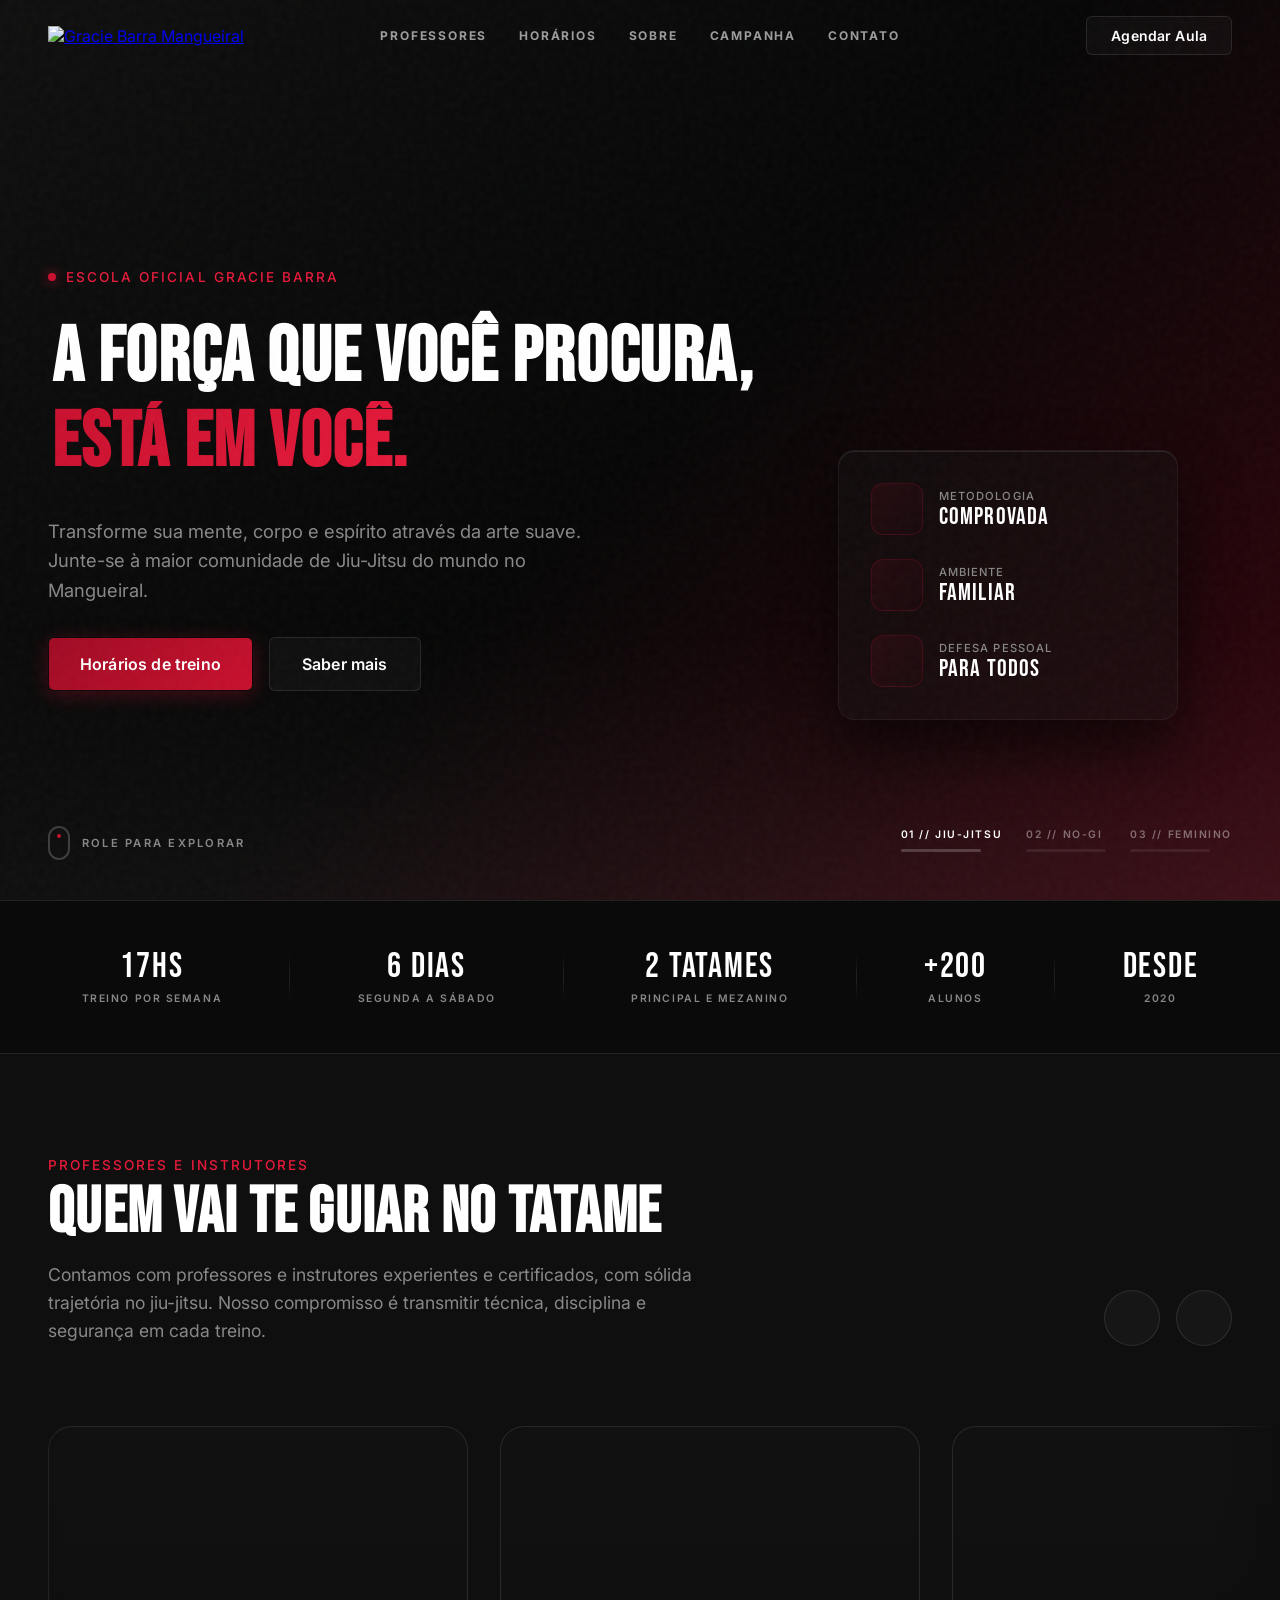
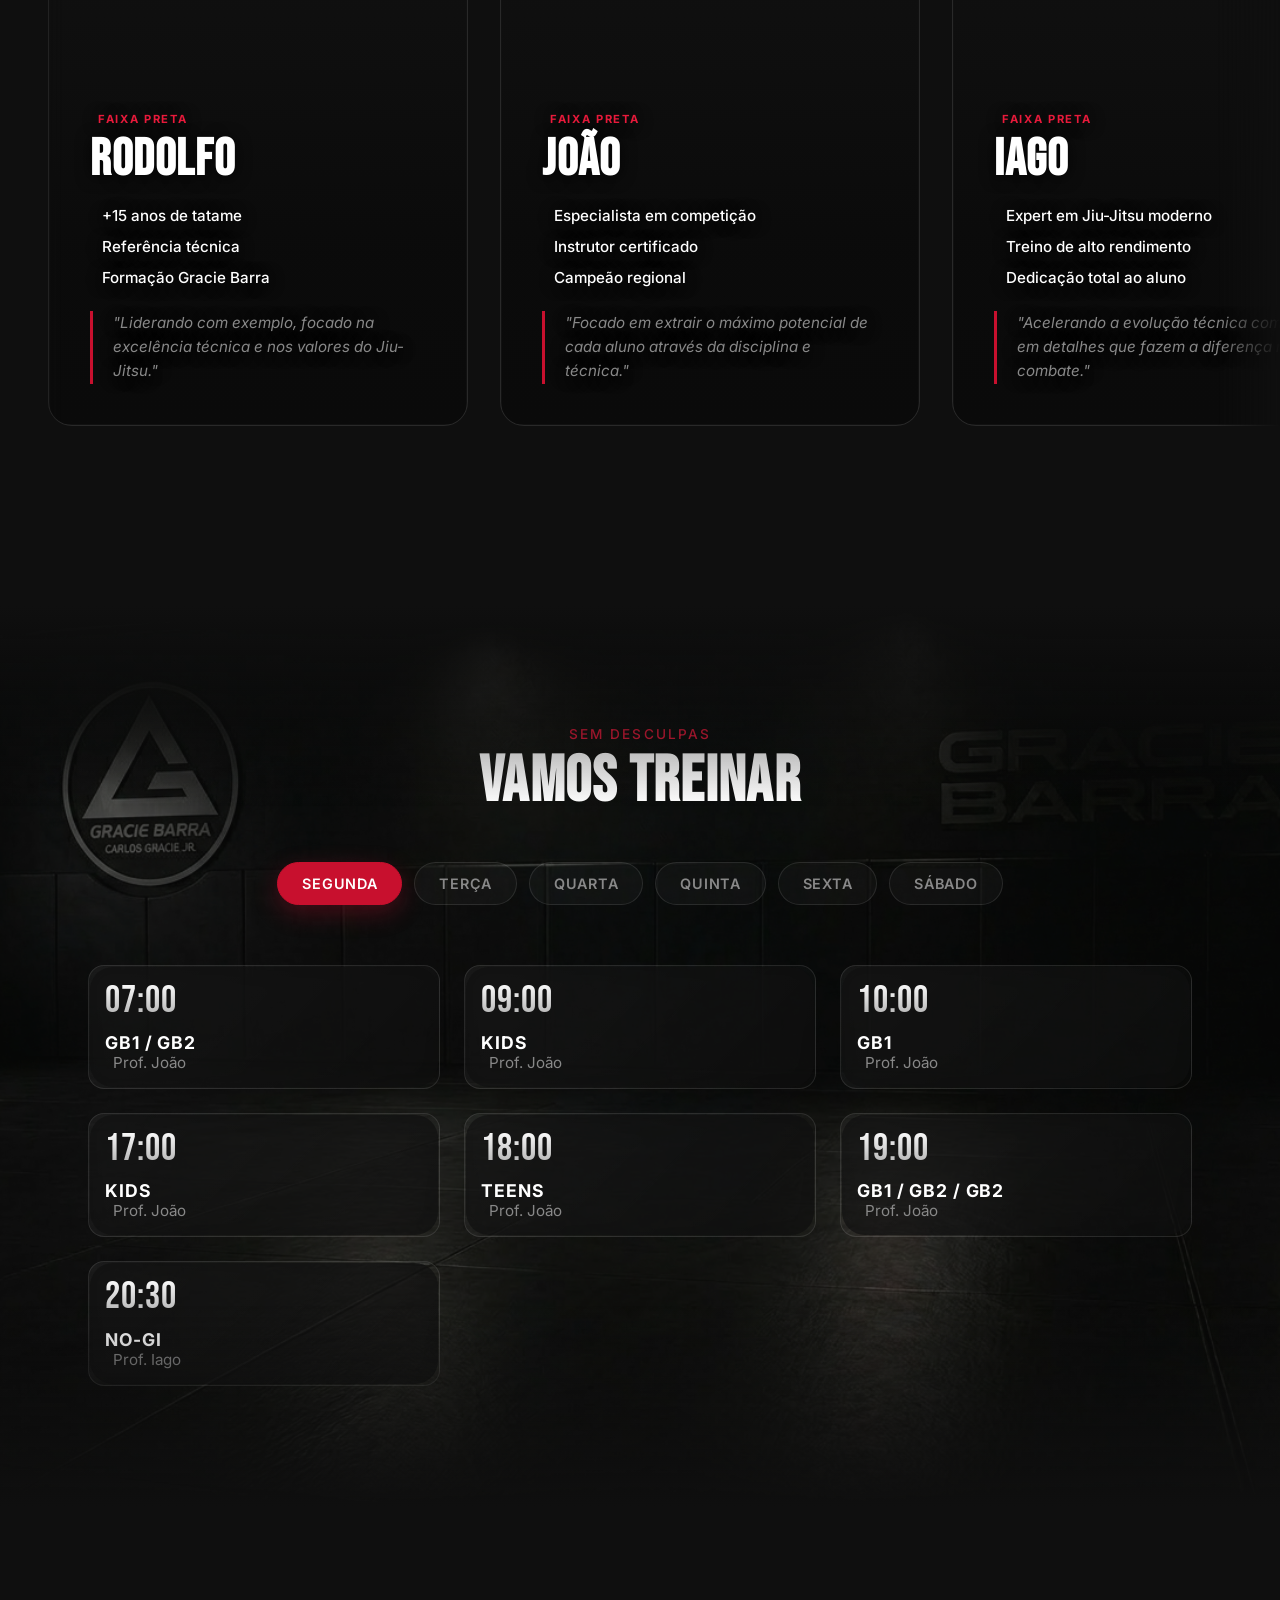
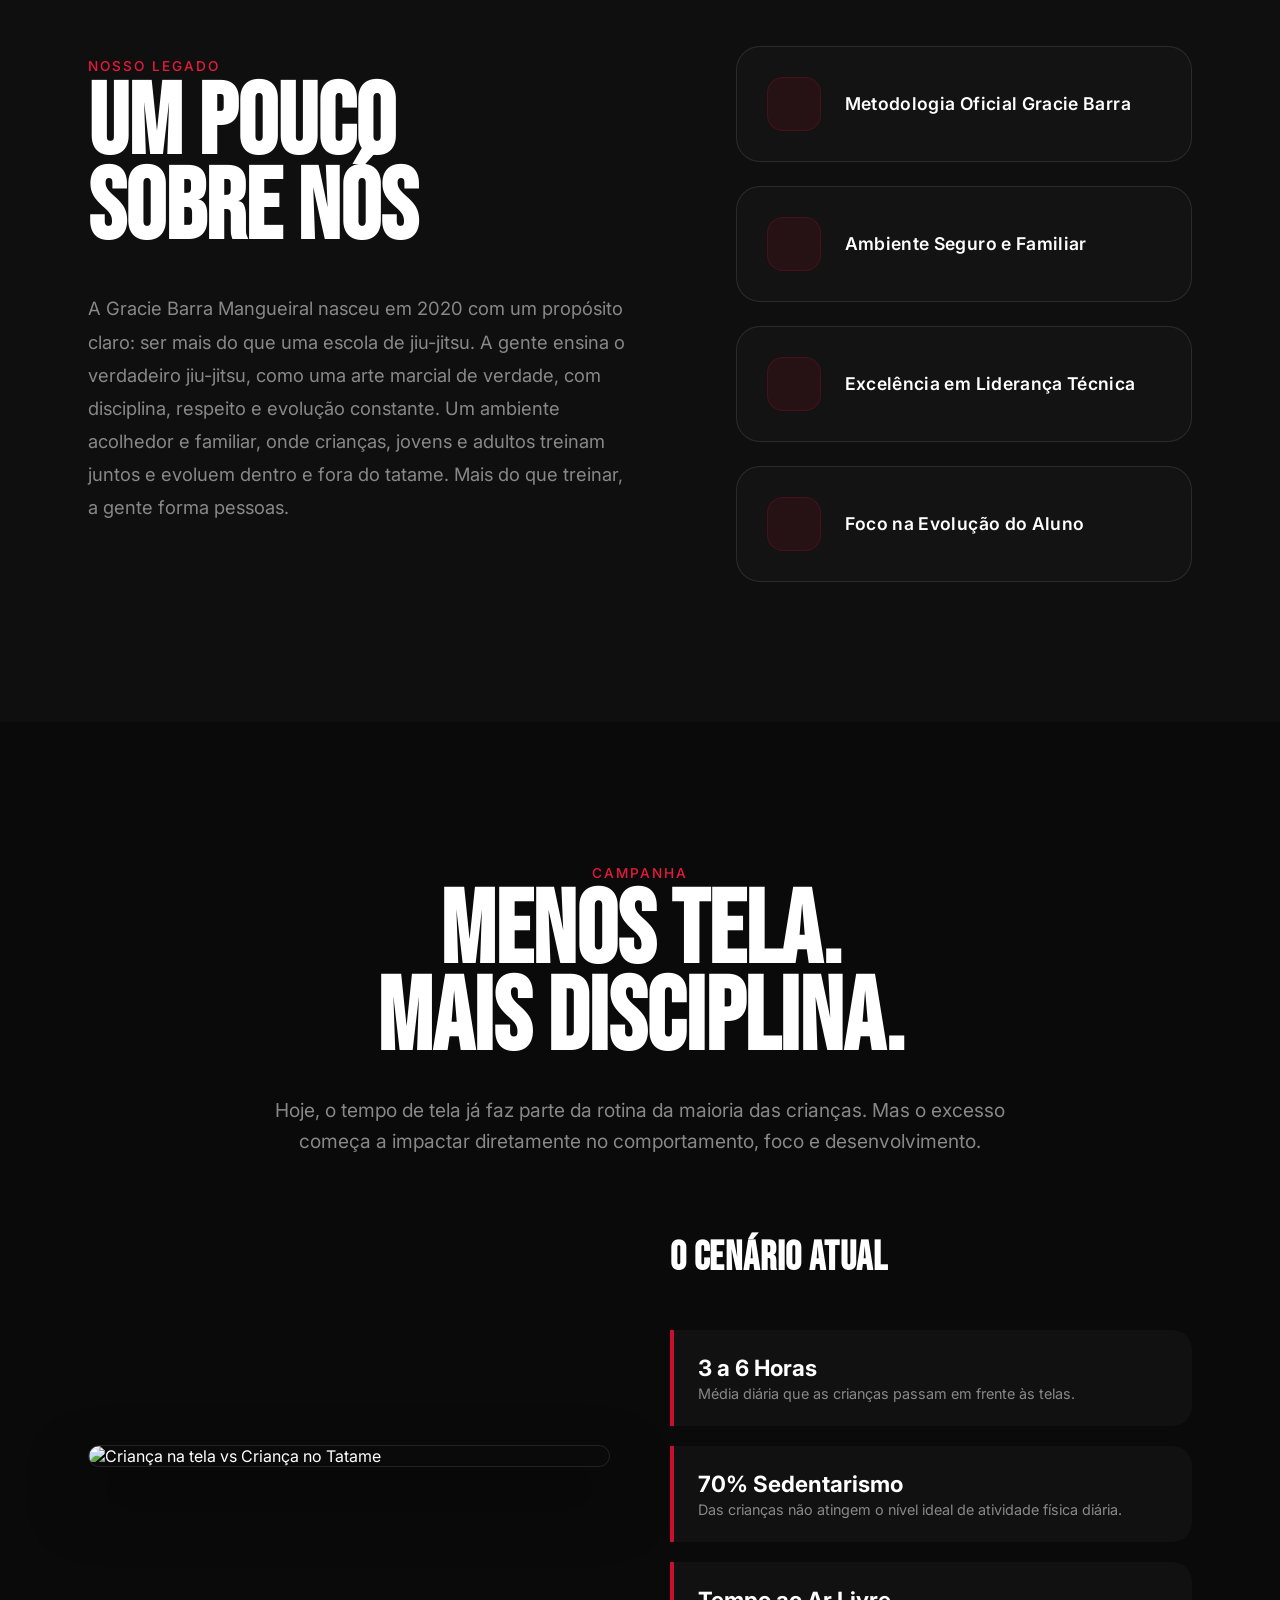
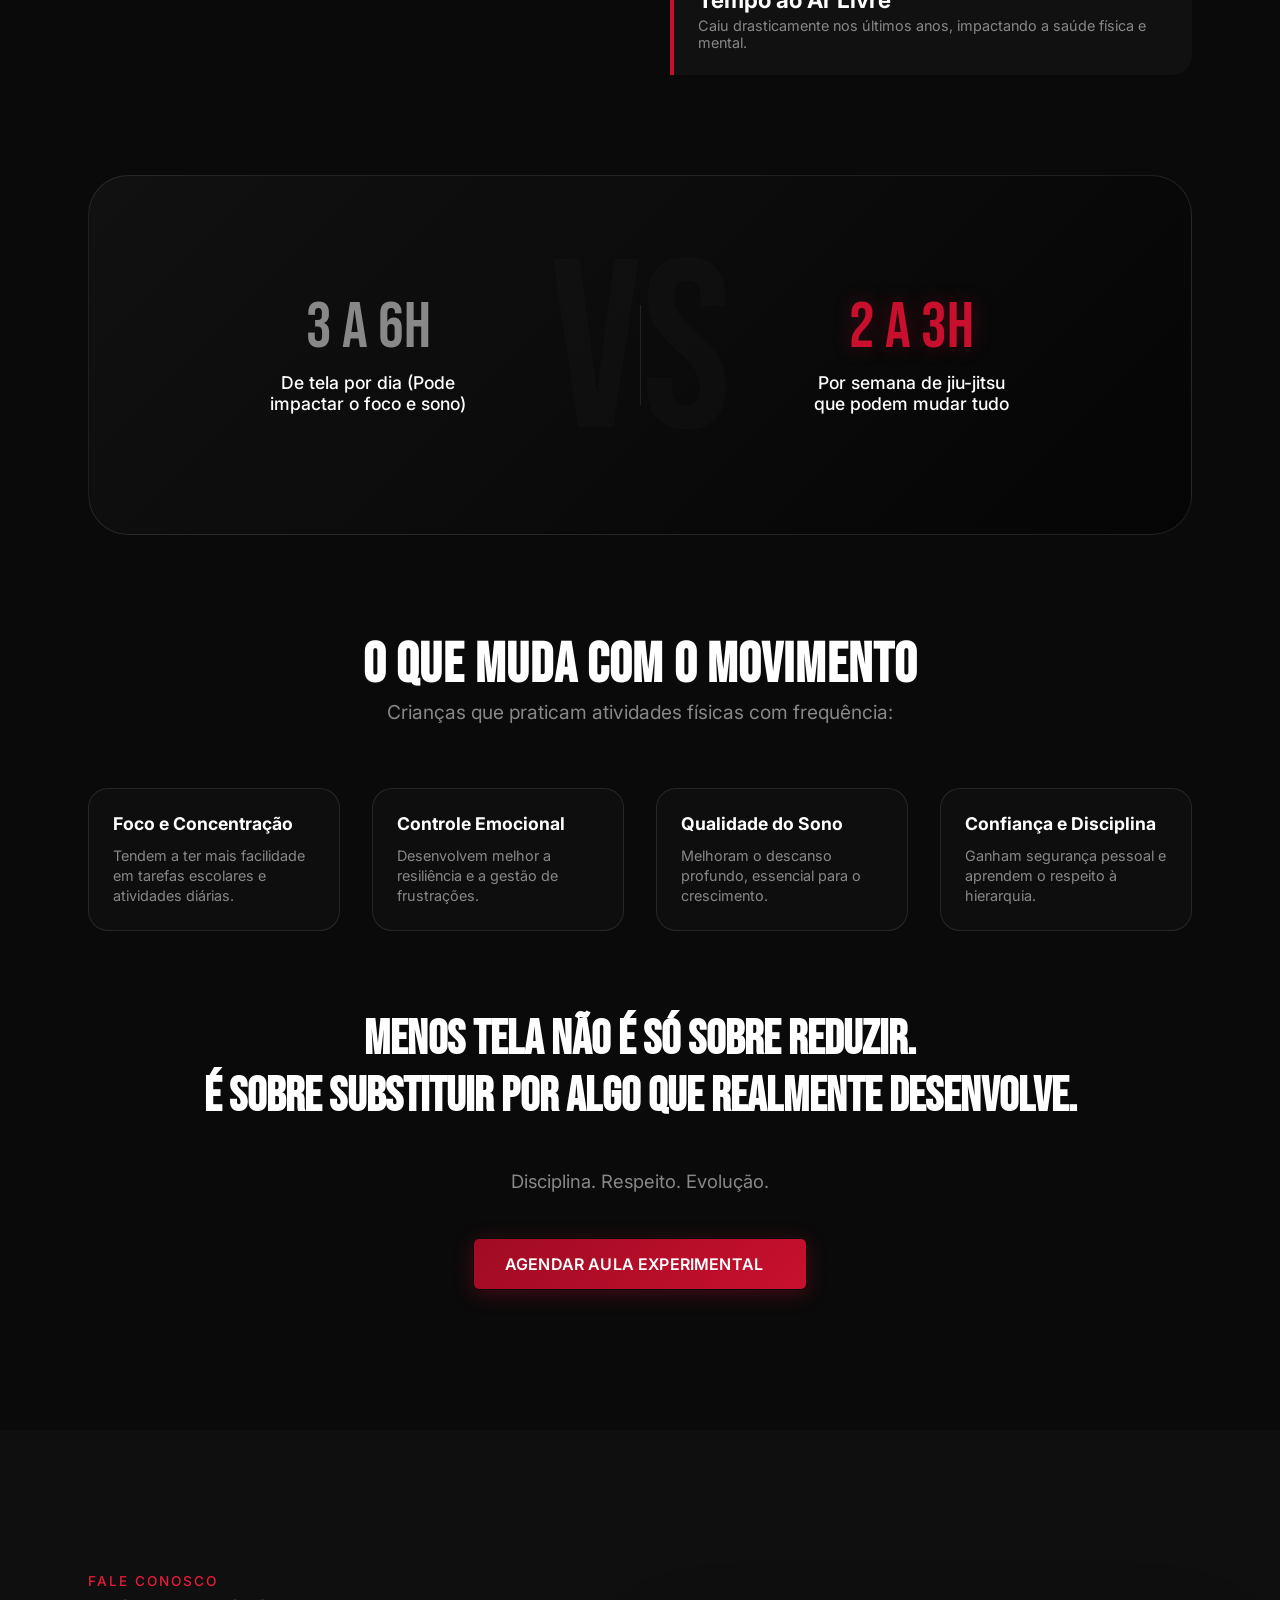
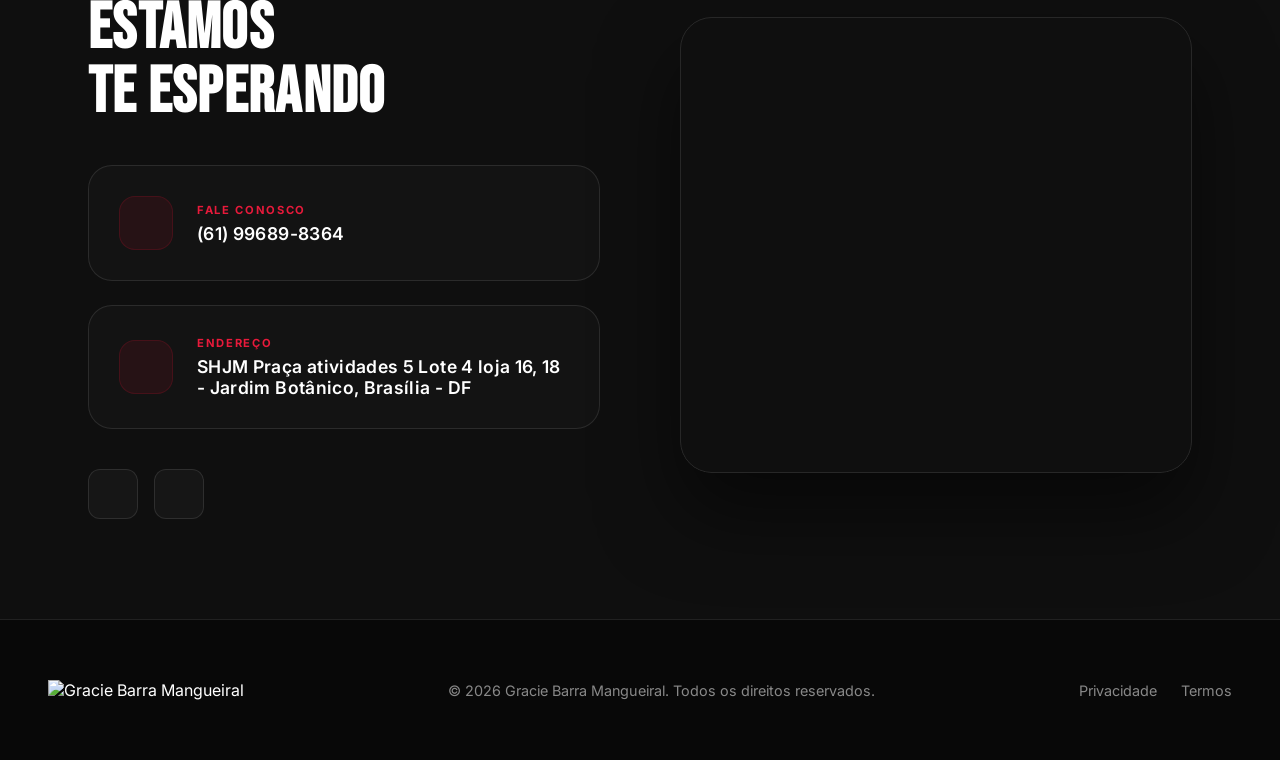
==== index.html @ e34d4791 "subindo site gb" ====
<!DOCTYPE html>
<html lang="pt-BR">

<head>
  <meta charset="UTF-8">
  <meta name="viewport" content="width=device-width, initial-scale=1.0">
  <title>Gracie Barra Mangueiral | Jiu-Jitsu Para Todos</title>

  <link rel="preconnect" href="https://fonts.googleapis.com">
  <link rel="preconnect" href="https://fonts.gstatic.com" crossorigin>
  <link href="https://fonts.googleapis.com/css2?family=Bebas+Neue&family=Inter:wght@300;400;500;600&display=swap"
    rel="stylesheet">
  <script src="https://code.iconify.design/iconify-icon/1.0.7/iconify-icon.min.js"></script>
  <link rel="stylesheet" href="assets/css/style.css">
</head>

<body>

  <!-- NAVIGATION -->
  <nav id="main-nav">
    <a href="#hero">
      <img src="assets/img/logo-svg.svg" alt="Gracie Barra Mangueiral" class="nav-logo">
    </a>
    <div class="nav-links">
      <a href="#professors">Professores</a>
      <a href="#schedule">Horários</a>
      <a href="#legacy">Sobre</a>
      <a href="#campaign">Campanha</a>
      <a href="#contact">Contato</a>
    </div>
    <a href="https://wa.me/5561996898364" class="btn-ghost"
      style="padding: 10px 24px; font-size: 14px; text-decoration: none;">Agendar Aula</a>
  </nav>

  <!-- HERO SECTION -->
  <section id="hero">
    <div class="hero-bg-wrapper" id="parallax-bg">
      <video class="slide-video active" id="vid-1" autoplay muted playsinline>
        <source src="assets/img/jiu-adulto.mp4" type="video/mp4">
      </video>
      <video class="slide-video" id="vid-2" muted playsinline>
        <source src="assets/img/nogi-jj.mp4" type="video/mp4">
      </video>
      <video class="slide-video" id="vid-3" muted playsinline>
        <source src="assets/img/bjj-feminino.mp4" type="video/mp4">
      </video>
    </div>
    <div class="hero-gradient"></div>

    <div class="slider-controls reveal" style="animation-delay: 1.3s;">
      <div class="slide-indicator active" data-target="0">
        <span class="slide-title">01 // Jiu-Jitsu</span>
        <div class="progress-bar">
          <div class="progress-fill" id="prog-1"></div>
        </div>
      </div>
      <div class="slide-indicator" data-target="1">
        <span class="slide-title">02 // No-Gi</span>
        <div class="progress-bar">
          <div class="progress-fill" id="prog-2"></div>
        </div>
      </div>
      <div class="slide-indicator" data-target="2">
        <span class="slide-title">03 // Feminino</span>
        <div class="progress-bar">
          <div class="progress-fill" id="prog-3"></div>
        </div>
      </div>
    </div>

    <div class="hero-content">
      <div class="eyebrow reveal" style="animation-delay: 0.1s;">
        <div class="pulse-dot"></div>
        Escola Oficial Gracie Barra
      </div>

      <h1 class="hero-title text-clip-anim visible">
        <span>A força que você procura,</span>
        <span><span class="highlight-red glitch-text">está em você.</span></span>
      </h1>

      <p class="hero-desc reveal" style="animation-delay: 0.5s;">
        Transforme sua mente, corpo e espírito através da arte suave.
        Junte-se à maior comunidade de Jiu-Jitsu do mundo no Mangueiral.
      </p>

      <div class="hero-actions reveal" style="animation-delay: 0.7s;">
        <a href="#schedule" class="btn-primary">
          <span style="position:relative; z-index:1;">Horários de treino</span>

        </a>
        <a href="#professors" class="btn-ghost">

          Saber mais
        </a>
      </div>
    </div>

    <!-- FLASHLIGHT FLOATING CARD -->
    <div class="hero-float-card reveal" style="animation-delay: 0.9s;" id="float-card">
      <div class="card-content">
        <div class="stat-row">
          <div class="stat-icon"><iconify-icon icon="lucide:medal"></iconify-icon></div>
          <div class="stat-info">
            <div class="label">Metodologia</div>
            <div class="val">Comprovada</div>
          </div>
        </div>
        <div class="stat-row">
          <div class="stat-icon"><iconify-icon icon="lucide:users"></iconify-icon></div>
          <div class="stat-info">
            <div class="label">Ambiente</div>
            <div class="val">Familiar</div>
          </div>
        </div>
        <div class="stat-row">
          <div class="stat-icon"><iconify-icon icon="lucide:shield-check"></iconify-icon></div>
          <div class="stat-info">
            <div class="label">Defesa Pessoal</div>
            <div class="val">Para Todos</div>
          </div>
        </div>
      </div>
    </div>

    <!-- SCROLL INDICATOR -->
    <div class="scroll-indicator reveal" style="animation-delay: 1.1s;">
      <div class="mouse"></div>
      <span class="scroll-text">Role para explorar</span>
    </div>
  </section>

  <!-- STATS BAR -->
  <section id="hero-stats">
    <div class="stats-container reveal">
      <div class="stat-item">
        <span class="stat-val">17Hs</span>
        <span class="stat-label">Treino por semana</span>
      </div>
      <div class="stat-divider"></div>
      <div class="stat-item">
        <span class="stat-val">6 Dias</span>
        <span class="stat-label">Segunda a sábado</span>
      </div>
      <div class="stat-divider"></div>
      <div class="stat-item">
        <span class="stat-val">2 TATAMES</span>
        <span class="stat-label">Principal e Mezanino</span>
      </div>
      <div class="stat-divider"></div>
      <div class="stat-item">
        <span class="stat-val">+200</span>
        <span class="stat-label">Alunos</span>
      </div>
      <div class="stat-divider"></div>
      <div class="stat-item">
        <span class="stat-val">Desde</span>
        <span class="stat-label">2020</span>
      </div>
    </div>
  </section>

  <!-- PROFESSORS SECTION -->
  <section id="professors">
    <div class="prof-header reveal">
      <div class="prof-header-text">
        <div class="eyebrow">
          Professores e instrutores
        </div>
        <h2 class="hero-title" style="font-size: clamp(40px, 5vw, 64px); line-height: 1;">Quem vai te guiar no tatame
        </h2>
        <p class="prof-subtitle reveal" style="animation-delay: 0.2s;">
          Contamos com professores e instrutores experientes e certificados, com sólida trajetória no jiu-jitsu. Nosso
          compromisso é transmitir técnica, disciplina e segurança em cada treino.
        </p>
      </div>
      <div class="slider-nav">
        <button class="nav-btn" id="prof-prev">
          <iconify-icon icon="lucide:arrow-left"></iconify-icon>
        </button>
        <button class="nav-btn" id="prof-next">
          <iconify-icon icon="lucide:arrow-right"></iconify-icon>
        </button>
      </div>
    </div>

    <div class="prof-slider-wrapper">
      <div class="prof-slider" id="prof-slider">
        <!-- Rodolfo -->
        <div class="prof-card reveal" style="animation-delay: 0.1s;">
          <div class="prof-img-container">
            <video src="assets/img/rod-video.mp4" class="prof-img" muted loop playsinline></video>
          </div>
          <div class="prof-info">
            <div class="prof-rank-tag">
              <iconify-icon icon="mdi:medal"></iconify-icon>
              Faixa Preta
            </div>
            <h3 class="prof-name">Rodolfo</h3>
            <ul class="prof-proof">
              <li><iconify-icon icon="lucide:check-circle"></iconify-icon> +15 anos de tatame</li>
              <li><iconify-icon icon="lucide:check-circle"></iconify-icon> Referência técnica</li>
              <li><iconify-icon icon="lucide:check-circle"></iconify-icon> Formação Gracie Barra</li>
            </ul>
            <p class="prof-desc">
              "Liderando com exemplo, focado na excelência técnica e nos valores do Jiu-Jitsu."
            </p>
          </div>
        </div>

        <!-- João -->
        <div class="prof-card reveal" style="animation-delay: 0.2s;">
          <div class="prof-img-container">
            <video src="assets/img/joao-video.mp4" class="prof-img" muted loop playsinline></video>
          </div>
          <div class="prof-info">
            <div class="prof-rank-tag">
              <iconify-icon icon="mdi:medal"></iconify-icon>
              Faixa Preta
            </div>
            <h3 class="prof-name">João</h3>
            <ul class="prof-proof">
              <li><iconify-icon icon="lucide:check-circle"></iconify-icon> Especialista em competição</li>
              <li><iconify-icon icon="lucide:check-circle"></iconify-icon> Instrutor certificado</li>
              <li><iconify-icon icon="lucide:check-circle"></iconify-icon> Campeão regional</li>
            </ul>
            <p class="prof-desc">
              "Focado em extrair o máximo potencial de cada aluno através da disciplina e técnica."
            </p>
          </div>
        </div>

        <!-- Iago -->
        <div class="prof-card reveal" style="animation-delay: 0.3s;">
          <div class="prof-img-container">
            <video src="assets/img/iago-video.mp4" class="prof-img" muted loop playsinline></video>
          </div>
          <div class="prof-info">
            <div class="prof-rank-tag">
              <iconify-icon icon="mdi:medal"></iconify-icon>
              Faixa Preta
            </div>
            <h3 class="prof-name">Iago</h3>
            <ul class="prof-proof">
              <li><iconify-icon icon="lucide:check-circle"></iconify-icon> Expert em Jiu-Jitsu moderno</li>
              <li><iconify-icon icon="lucide:check-circle"></iconify-icon> Treino de alto rendimento</li>
              <li><iconify-icon icon="lucide:check-circle"></iconify-icon> Dedicação total ao aluno</li>
            </ul>
            <p class="prof-desc">
              "Acelerando a evolução técnica com foco em detalhes que fazem a diferença no combate."
            </p>
          </div>
        </div>

        <!-- Samuel -->
        <div class="prof-card reveal" style="animation-delay: 0.4s;">
          <div class="prof-img-container">
            <img src="assets/img/samuel.png" alt="Samuel" class="prof-img">
          </div>
          <div class="prof-info">
            <div class="prof-rank-tag">
              <iconify-icon icon="mdi:medal"></iconify-icon>
              Faixa Preta
            </div>
            <h3 class="prof-name">Samuel</h3>
            <ul class="prof-proof">
              <li><iconify-icon icon="lucide:check-circle"></iconify-icon> Mentor de gerações</li>
              <li><iconify-icon icon="lucide:check-circle"></iconify-icon> Defesa Pessoal</li>
              <li><iconify-icon icon="lucide:check-circle"></iconify-icon> Legado e Tradição</li>
            </ul>
            <p class="prof-desc">
              "Mantendo a essência marcial viva e ensinando o Jiu-Jitsu como filosofia de vida."
            </p>
          </div>
        </div>

        <!-- Juan -->
        <div class="prof-card reveal" style="animation-delay: 0.5s;">
          <div class="prof-img-container">
            <video src="assets/img/juan-video.mp4" class="prof-img" muted loop playsinline></video>
          </div>
          <div class="prof-info">
            <div class="prof-rank-tag">
              <iconify-icon icon="mdi:medal"></iconify-icon>
              Faixa Roxa
            </div>
            <h3 class="prof-name">Juan</h3>
            <ul class="prof-proof">
              <li><iconify-icon icon="lucide:check-circle"></iconify-icon> Revelação técnica</li>
              <li><iconify-icon icon="lucide:check-circle"></iconify-icon> Monitor de turmas</li>
              <li><iconify-icon icon="lucide:check-circle"></iconify-icon> Atleta ativo</li>
            </ul>
            <p class="prof-desc">
              "Energia e técnica aplicada, auxiliando na base sólida para os novos praticantes."
            </p>
          </div>
        </div>

        <!-- Manu -->
        <div class="prof-card reveal" style="animation-delay: 0.6s;">
          <div class="prof-img-container">
            <video src="assets/img/manu-video.mp4" class="prof-img" muted loop playsinline></video>
          </div>
          <div class="prof-info">
            <div class="prof-rank-tag">
              <iconify-icon icon="mdi:medal"></iconify-icon>
              Faixa Azul
            </div>
            <h3 class="prof-name">Manu</h3>
            <ul class="prof-proof">
              <li><iconify-icon icon="lucide:check-circle"></iconify-icon> Apoio ao Jiu-Jitsu Feminino</li>
              <li><iconify-icon icon="lucide:check-circle"></iconify-icon> Técnica e persistência</li>
              <li><iconify-icon icon="lucide:check-circle"></iconify-icon> Foco no aprendizado</li>
            </ul>
            <p class="prof-desc">
              "Inspirando mais mulheres a iniciarem sua jornada no tatame com confiança e garra."
            </p>
          </div>
        </div>

        <!-- Tati -->
        <div class="prof-card reveal" style="animation-delay: 0.6s;">
          <div class="prof-img-container">
            <video src="assets/img/tati-video.mp4" class="prof-img" muted loop playsinline></video>
          </div>
          <div class="prof-info">
            <div class="prof-rank-tag">
              <iconify-icon icon="mdi:medal"></iconify-icon>
              Faixa Azul
            </div>
            <h3 class="prof-name">Tatiane</h3>
            <ul class="prof-proof">
              <li><iconify-icon icon="lucide:check-circle"></iconify-icon> Apoio ao Jiu-Jitsu Feminino</li>
              <li><iconify-icon icon="lucide:check-circle"></iconify-icon> Técnica e persistência</li>
              <li><iconify-icon icon="lucide:check-circle"></iconify-icon> Foco no aprendizado</li>
            </ul>
            <p class="prof-desc">
              "Inspirando mais mulheres a iniciarem sua jornada no tatame com confiança e garra."
            </p>
          </div>
        </div>
      </div>
    </div>
  </section>

  <!-- SCHEDULE SECTION -->
  <section id="schedule">
    <div class="schedule-container">
      <div class="prof-header reveal"
        style="padding: 0; margin-bottom: 48px; flex-direction: column; align-items: center; text-align: center;">
        <div class="eyebrow">
          Sem desculpas
        </div>
        <h2 class="hero-title" style="font-size: clamp(40px, 5vw, 64px); line-height: 1;">Vamos treinar</h2>
      </div>

      <div class="day-selector reveal" style="animation-delay: 0.2s;">
        <div class="day-tab active" data-day="seg">Segunda</div>
        <div class="day-tab" data-day="ter">Terça</div>
        <div class="day-tab" data-day="qua">Quarta</div>
        <div class="day-tab" data-day="qui">Quinta</div>
        <div class="day-tab" data-day="sex">Sexta</div>
        <div class="day-tab" data-day="sab">Sábado</div>
      </div>

      <div class="schedule-content reveal" style="animation-delay: 0.4s;">
        <!-- Segunda -->
        <div class="day-content active" id="seg">
          <div class="time-slot">
            <div class="slot-header"><span class="slot-time">07:00</span></div>
            <div class="slot-info">
              <div class="slot-class-box">
                <span class="slot-class">GB1 / GB2</span>
              </div>
              <span class="slot-prof"><iconify-icon icon="lucide:user"></iconify-icon> Prof. João</span>
            </div>
            <iconify-icon icon="mdi:shield-check" class="slot-bg-icon"></iconify-icon>
          </div>
          <div class="time-slot">
            <div class="slot-header"><span class="slot-time">09:00</span></div>
            <div class="slot-info">
              <div class="slot-class-box">
                <span class="slot-class">Kids</span>
              </div>
              <span class="slot-prof"><iconify-icon icon="lucide:user"></iconify-icon> Prof. João</span>
            </div>
            <iconify-icon icon="mdi:emoticon-happy-outline" class="slot-bg-icon"></iconify-icon>
          </div>
          <div class="time-slot">
            <div class="slot-header"><span class="slot-time">10:00</span></div>
            <div class="slot-info">
              <div class="slot-class-box">
                <span class="slot-class">GB1</span>
              </div>
              <span class="slot-prof"><iconify-icon icon="lucide:user"></iconify-icon> Prof. João</span>
            </div>
            <iconify-icon icon="mdi:shield-check" class="slot-bg-icon"></iconify-icon>
          </div>
          <div class="time-slot">
            <div class="slot-header"><span class="slot-time">17:00</span></div>
            <div class="slot-info">
              <div class="slot-class-box">
                <span class="slot-class">Kids</span>
              </div>
              <span class="slot-prof"><iconify-icon icon="lucide:user"></iconify-icon> Prof. João</span>
            </div>
            <iconify-icon icon="mdi:emoticon-happy-outline" class="slot-bg-icon"></iconify-icon>
          </div>
          <div class="time-slot">
            <div class="slot-header"><span class="slot-time">18:00</span></div>
            <div class="slot-info">
              <div class="slot-class-box">
                <span class="slot-class">Teens</span>
              </div>
              <span class="slot-prof"><iconify-icon icon="lucide:user"></iconify-icon> Prof. João</span>
            </div>
            <iconify-icon icon="mdi:account-group" class="slot-bg-icon"></iconify-icon>
          </div>
          <div class="time-slot">
            <div class="slot-header"><span class="slot-time">19:00</span></div>
            <div class="slot-info">
              <div class="slot-class-box">
                <span class="slot-class">GB1 / GB2 / GB2</span>
              </div>
              <span class="slot-prof"><iconify-icon icon="lucide:user"></iconify-icon> Prof. João</span>
            </div>
            <iconify-icon icon="mdi:flash" class="slot-bg-icon"></iconify-icon>
          </div>
          <div class="time-slot">
            <div class="slot-header"><span class="slot-time">20:30</span></div>
            <div class="slot-info">
              <div class="slot-class-box">
                <span class="slot-class">No-Gi</span>
              </div>
              <span class="slot-prof"><iconify-icon icon="lucide:user"></iconify-icon> Prof. Iago</span>
            </div>
            <iconify-icon icon="mdi:waves" class="slot-bg-icon"></iconify-icon>
          </div>
        </div>

        <!-- Terça -->
        <div class="day-content" id="ter">
          <div class="time-slot">
            <div class="slot-header"><span class="slot-time">06:00</span></div>
            <div class="slot-info">
              <div class="slot-class-box">
                <span class="slot-class">GB2 / GB3</span>
              </div>
              <span class="slot-prof"><iconify-icon icon="lucide:user"></iconify-icon> Prof. Iago</span>
            </div>
            <iconify-icon icon="mdi:flash" class="slot-bg-icon"></iconify-icon>
          </div>
          <div class="time-slot">
            <div class="slot-header"><span class="slot-time">07:00</span></div>
            <div class="slot-info">
              <div class="slot-class-box">
                <span class="slot-class">No-Gi</span>
              </div>
              <span class="slot-prof"><iconify-icon icon="lucide:user"></iconify-icon> Prof. João</span>
            </div>
            <iconify-icon icon="mdi:waves" class="slot-bg-icon"></iconify-icon>
          </div>
          <div class="time-slot">
            <div class="slot-header"><span class="slot-time">09:30</span></div>
            <div class="slot-info">
              <div class="slot-class-box">
                <span class="slot-class">Kids</span>
              </div>
              <span class="slot-prof"><iconify-icon icon="lucide:user"></iconify-icon> Prof. João</span>
            </div>
            <iconify-icon icon="mdi:emoticon-happy-outline" class="slot-bg-icon"></iconify-icon>
          </div>
          <div class="time-slot">
            <div class="slot-header"><span class="slot-time">11:00</span></div>
            <div class="slot-info">
              <div class="slot-class-box">
                <span class="slot-class">GB1 / GB2</span>
              </div>
              <span class="slot-prof"><iconify-icon icon="lucide:user"></iconify-icon> Prof. Rodolfo</span>
            </div>
            <iconify-icon icon="mdi:shield-check" class="slot-bg-icon"></iconify-icon>
          </div>
          <div class="time-slot">
            <div class="slot-header"><span class="slot-time">17:00</span></div>
            <div class="slot-info">
              <div class="slot-class-box">
                <span class="slot-class">Kids</span>
              </div>
              <span class="slot-prof"><iconify-icon icon="lucide:user"></iconify-icon> Prof. Rodolfo</span>
            </div>
            <iconify-icon icon="mdi:emoticon-happy-outline" class="slot-bg-icon"></iconify-icon>
          </div>
          <div class="time-slot">
            <div class="slot-header"><span class="slot-time">18:00</span></div>
            <div class="slot-info">
              <div class="slot-class-box">
                <span class="slot-class">Teens</span>
              </div>
              <span class="slot-prof"><iconify-icon icon="lucide:user"></iconify-icon> Prof. Rodolfo</span>
            </div>
            <iconify-icon icon="mdi:account-group" class="slot-bg-icon"></iconify-icon>
          </div>
          <div class="time-slot">
            <div class="slot-header"><span class="slot-time">19:00</span></div>
            <div class="slot-info">
              <div class="slot-class-box">
                <span class="slot-class">GBF Feminino</span>
              </div>
              <span class="slot-prof"><iconify-icon icon="lucide:user"></iconify-icon> Prof. Manu</span>
            </div>
            <iconify-icon icon="mdi:heart-outline" class="slot-bg-icon"></iconify-icon>
          </div>
          <div class="time-slot">
            <div class="slot-header"><span class="slot-time">19:00</span></div>
            <div class="slot-info">
              <div class="slot-class-box">
                <span class="slot-class">GB1</span>
              </div>
              <span class="slot-prof"><iconify-icon icon="lucide:user"></iconify-icon> Prof. Samuel</span>
            </div>
            <iconify-icon icon="mdi:shield-check" class="slot-bg-icon"></iconify-icon>
          </div>
          <div class="time-slot">
            <div class="slot-header"><span class="slot-time">20:00</span></div>
            <div class="slot-info">
              <div class="slot-class-box">
                <span class="slot-class">GB2</span>
              </div>
              <span class="slot-prof"><iconify-icon icon="lucide:user"></iconify-icon> Prof. Rodolfo</span>
            </div>
            <iconify-icon icon="mdi:flash" class="slot-bg-icon"></iconify-icon>
          </div>
        </div>

        <!-- Quarta -->
        <div class="day-content" id="qua">
          <div class="time-slot">
            <div class="slot-header"><span class="slot-time">07:00</span></div>
            <div class="slot-info">
              <div class="slot-class-box">
                <span class="slot-class">GB1 / GB2</span>
              </div>
              <span class="slot-prof"><iconify-icon icon="lucide:user"></iconify-icon> Prof. João</span>
            </div>
            <iconify-icon icon="mdi:shield-check" class="slot-bg-icon"></iconify-icon>
          </div>
          <div class="time-slot">
            <div class="slot-header"><span class="slot-time">09:00</span></div>
            <div class="slot-info">
              <div class="slot-class-box">
                <span class="slot-class">Kids</span>
              </div>
              <span class="slot-prof"><iconify-icon icon="lucide:user"></iconify-icon> Prof. João</span>
            </div>
            <iconify-icon icon="mdi:emoticon-happy-outline" class="slot-bg-icon"></iconify-icon>
          </div>
          <div class="time-slot">
            <div class="slot-header"><span class="slot-time">10:00</span></div>
            <div class="slot-info">
              <div class="slot-class-box">
                <span class="slot-class">GB1</span>
              </div>
              <span class="slot-prof"><iconify-icon icon="lucide:user"></iconify-icon> Prof. João</span>
            </div>
            <iconify-icon icon="mdi:shield-check" class="slot-bg-icon"></iconify-icon>
          </div>
          <div class="time-slot">
            <div class="slot-header"><span class="slot-time">17:00</span></div>
            <div class="slot-info">
              <div class="slot-class-box">
                <span class="slot-class">Kids</span>
              </div>
              <span class="slot-prof"><iconify-icon icon="lucide:user"></iconify-icon> Prof. João</span>
            </div>
            <iconify-icon icon="mdi:emoticon-happy-outline" class="slot-bg-icon"></iconify-icon>
          </div>
          <div class="time-slot">
            <div class="slot-header"><span class="slot-time">18:00</span></div>
            <div class="slot-info">
              <div class="slot-class-box">
                <span class="slot-class">Teens</span>
              </div>
              <span class="slot-prof"><iconify-icon icon="lucide:user"></iconify-icon> Prof. João</span>
            </div>
            <iconify-icon icon="mdi:account-group" class="slot-bg-icon"></iconify-icon>
          </div>
          <div class="time-slot">
            <div class="slot-header"><span class="slot-time">19:00</span></div>
            <div class="slot-info">
              <div class="slot-class-box">
                <span class="slot-class">GB1 / GB2 / GB2</span>
              </div>
              <span class="slot-prof"><iconify-icon icon="lucide:user"></iconify-icon> Prof. João</span>
            </div>
            <iconify-icon icon="mdi:flash" class="slot-bg-icon"></iconify-icon>
          </div>
          <div class="time-slot">
            <div class="slot-header"><span class="slot-time">20:30</span></div>
            <div class="slot-info">
              <div class="slot-class-box">
                <span class="slot-class">No-Gi</span>
              </div>
              <span class="slot-prof"><iconify-icon icon="lucide:user"></iconify-icon> Prof. Iago</span>
            </div>
            <iconify-icon icon="mdi:waves" class="slot-bg-icon"></iconify-icon>
          </div>
        </div>

        <!-- Quinta -->
        <div class="day-content" id="qui">
          <div class="time-slot">
            <div class="slot-header"><span class="slot-time">06:00</span></div>
            <div class="slot-info">
              <div class="slot-class-box">
                <span class="slot-class">GB2 / GB3</span>
              </div>
              <span class="slot-prof"><iconify-icon icon="lucide:user"></iconify-icon> Prof. Iago</span>
            </div>
            <iconify-icon icon="mdi:flash" class="slot-bg-icon"></iconify-icon>
          </div>
          <div class="time-slot">
            <div class="slot-header"><span class="slot-time">07:00</span></div>
            <div class="slot-info">
              <div class="slot-class-box">
                <span class="slot-class">No-Gi</span>
              </div>
              <span class="slot-prof"><iconify-icon icon="lucide:user"></iconify-icon> Prof. João</span>
            </div>
            <iconify-icon icon="mdi:waves" class="slot-bg-icon"></iconify-icon>
          </div>
          <div class="time-slot">
            <div class="slot-header"><span class="slot-time">09:30</span></div>
            <div class="slot-info">
              <div class="slot-class-box">
                <span class="slot-class">Kids</span>
              </div>
              <span class="slot-prof"><iconify-icon icon="lucide:user"></iconify-icon> Prof. João</span>
            </div>
            <iconify-icon icon="mdi:emoticon-happy-outline" class="slot-bg-icon"></iconify-icon>
          </div>
          <div class="time-slot">
            <div class="slot-header"><span class="slot-time">11:00</span></div>
            <div class="slot-info">
              <div class="slot-class-box">
                <span class="slot-class">GB1 / GB2</span>
              </div>
              <span class="slot-prof"><iconify-icon icon="lucide:user"></iconify-icon> Prof. Rodolfo</span>
            </div>
            <iconify-icon icon="mdi:shield-check" class="slot-bg-icon"></iconify-icon>
          </div>
          <div class="time-slot">
            <div class="slot-header"><span class="slot-time">17:00</span></div>
            <div class="slot-info">
              <div class="slot-class-box">
                <span class="slot-class">Kids</span>
              </div>
              <span class="slot-prof"><iconify-icon icon="lucide:user"></iconify-icon> Prof. Rodolfo</span>
            </div>
            <iconify-icon icon="mdi:emoticon-happy-outline" class="slot-bg-icon"></iconify-icon>
          </div>
          <div class="time-slot">
            <div class="slot-header"><span class="slot-time">18:00</span></div>
            <div class="slot-info">
              <div class="slot-class-box">
                <span class="slot-class">Teens</span>
              </div>
              <span class="slot-prof"><iconify-icon icon="lucide:user"></iconify-icon> Prof. Rodolfo</span>
            </div>
            <iconify-icon icon="mdi:account-group" class="slot-bg-icon"></iconify-icon>
          </div>
          <div class="time-slot">
            <div class="slot-header"><span class="slot-time">19:00</span></div>
            <div class="slot-info">
              <div class="slot-class-box">
                <span class="slot-class">GBF Feminino</span>
              </div>
              <span class="slot-prof"><iconify-icon icon="lucide:user"></iconify-icon> Prof. Manu</span>
            </div>
            <iconify-icon icon="mdi:heart-outline" class="slot-bg-icon"></iconify-icon>
          </div>
          <div class="time-slot">
            <div class="slot-header"><span class="slot-time">19:00</span></div>
            <div class="slot-info">
              <div class="slot-class-box">
                <span class="slot-class">GB1</span>
              </div>
              <span class="slot-prof"><iconify-icon icon="lucide:user"></iconify-icon> Prof. Samuel</span>
            </div>
            <iconify-icon icon="mdi:shield-check" class="slot-bg-icon"></iconify-icon>
          </div>
          <div class="time-slot">
            <div class="slot-header"><span class="slot-time">20:00</span></div>
            <div class="slot-info">
              <div class="slot-class-box">
                <span class="slot-class">GB2</span>
              </div>
              <span class="slot-prof"><iconify-icon icon="lucide:user"></iconify-icon> Prof. Rodolfo</span>
            </div>
            <iconify-icon icon="mdi:flash" class="slot-bg-icon"></iconify-icon>
          </div>
        </div>

        <!-- Sexta -->
        <div class="day-content" id="sex">
          <div class="time-slot">
            <div class="slot-header"><span class="slot-time">07:00</span></div>
            <div class="slot-info">
              <div class="slot-class-box">
                <span class="slot-class">No-Gi</span>
              </div>
              <span class="slot-prof"><iconify-icon icon="lucide:user"></iconify-icon> Prof. João</span>
            </div>
            <iconify-icon icon="mdi:waves" class="slot-bg-icon"></iconify-icon>
          </div>
          <div class="time-slot">
            <div class="slot-header"><span class="slot-time">09:00</span></div>
            <div class="slot-info">
              <div class="slot-class-box">
                <span class="slot-class">No-Gi Kids</span>
              </div>
              <span class="slot-prof"><iconify-icon icon="lucide:user"></iconify-icon> Prof. João</span>
            </div>
            <iconify-icon icon="mdi:emoticon-happy-outline" class="slot-bg-icon"></iconify-icon>
          </div>
          <div class="time-slot">
            <div class="slot-header"><span class="slot-time">10:00</span></div>
            <div class="slot-info">
              <div class="slot-class-box">
                <span class="slot-class">No-Gi</span>
              </div>
              <span class="slot-prof"><iconify-icon icon="lucide:user"></iconify-icon> Prof. João</span>
            </div>
            <iconify-icon icon="mdi:waves" class="slot-bg-icon"></iconify-icon>
          </div>
          <div class="time-slot">
            <div class="slot-header"><span class="slot-time">17:00</span></div>
            <div class="slot-info">
              <div class="slot-class-box">
                <span class="slot-class">No-Gi Kids</span>
              </div>
              <span class="slot-prof"><iconify-icon icon="lucide:user"></iconify-icon> Prof. João</span>
            </div>
            <iconify-icon icon="mdi:emoticon-happy-outline" class="slot-bg-icon"></iconify-icon>
          </div>
          <div class="time-slot">
            <div class="slot-header"><span class="slot-time">18:00</span></div>
            <div class="slot-info">
              <div class="slot-class-box">
                <span class="slot-class">No-Gi Teens</span>
              </div>
              <span class="slot-prof"><iconify-icon icon="lucide:user"></iconify-icon> Prof. João</span>
            </div>
            <iconify-icon icon="mdi:account-group" class="slot-bg-icon"></iconify-icon>
          </div>
          <div class="time-slot">
            <div class="slot-header"><span class="slot-time">19:00</span></div>
            <div class="slot-info">
              <div class="slot-class-box">
                <span class="slot-class">No-Gi</span>
              </div>
              <span class="slot-prof"><iconify-icon icon="lucide:user"></iconify-icon> Prof. João</span>
            </div>
            <iconify-icon icon="mdi:waves" class="slot-bg-icon"></iconify-icon>
          </div>
        </div>

        <!-- Sábado -->
        <div class="day-content" id="sab">
          <div class="time-slot">
            <div class="slot-header"><span class="slot-time">09:30</span></div>
            <div class="slot-info">
              <div class="slot-class-box">
                <span class="slot-class">Kids Livre</span>
              </div>
              <span class="slot-prof"><iconify-icon icon="lucide:user"></iconify-icon> Prof. João</span>
            </div>
            <iconify-icon icon="mdi:emoticon-happy-outline" class="slot-bg-icon"></iconify-icon>
          </div>
          <div class="time-slot">
            <div class="slot-header"><span class="slot-time">10:30</span></div>
            <div class="slot-info">
              <div class="slot-class-box">
                <span class="slot-class">Adulto Livre</span>
              </div>
              <span class="slot-prof"><iconify-icon icon="lucide:user"></iconify-icon> Prof. Rodolfo</span>
            </div>
            <iconify-icon icon="mdi:shield-check" class="slot-bg-icon"></iconify-icon>
          </div>
        </div>
      </div>
    </div>
  </section>

  <!-- LEGACY SECTION (NOSSA HISTÓRIA) -->
  <section id="legacy">
    <div class="legacy-container">
      <div class="legacy-content reveal">
        <div class="eyebrow">
          Nosso Legado
        </div>
        <h2 class="legacy-title">UM POUCO <br>SOBRE NÓS</h2>
        <p class="legacy-text">
          A Gracie Barra Mangueiral nasceu em 2020 com um propósito claro: ser mais do que uma escola de jiu-jitsu.
          A gente ensina o verdadeiro jiu-jitsu, como uma arte marcial de verdade, com disciplina, respeito e evolução
          constante.
          Um ambiente acolhedor e familiar, onde crianças, jovens e adultos treinam juntos e evoluem dentro e fora do
          tatame.
          Mais do que treinar, a gente forma pessoas.
        </p>
      </div>

      <div class="legacy-features reveal" style="animation-delay: 0.3s;">
        <div class="legacy-feat-item">
          <div class="legacy-feat-icon">
            <iconify-icon icon="mdi:target"></iconify-icon>
          </div>
          <span class="legacy-feat-text">Metodologia Oficial Gracie Barra</span>
        </div>
        <div class="legacy-feat-item">
          <div class="legacy-feat-icon">
            <iconify-icon icon="mdi:account-group-outline"></iconify-icon>
          </div>
          <span class="legacy-feat-text">Ambiente Seguro e Familiar</span>
        </div>
        <div class="legacy-feat-item">
          <div class="legacy-feat-icon">
            <iconify-icon icon="mdi:shield-star-outline"></iconify-icon>
          </div>
          <span class="legacy-feat-text">Excelência em Liderança Técnica</span>
        </div>
        <div class="legacy-feat-item">
          <div class="legacy-feat-icon">
            <iconify-icon icon="mdi:trophy-outline"></iconify-icon>
          </div>
          <span class="legacy-feat-text">Foco na Evolução do Aluno</span>
        </div>
      </div>
    </div>
  </section>

  <!-- CAMPAIGN SECTION (MENOS TELA, MAIS DISCIPLINA) -->
  <section id="campaign">
    <div class="campaign-container">
      <div class="campaign-header reveal">
        <div class="eyebrow">
          Campanha
        </div>
        <h2 class="campaign-title">MENOS TELA.<br>MAIS DISCIPLINA.</h2>
        <p class="campaign-subtitle">
          Hoje, o tempo de tela já faz parte da rotina da maioria das crianças. Mas o excesso começa a impactar
          diretamente no comportamento, foco e desenvolvimento.
        </p>
      </div>

      <div class="campaign-grid">
        <div class="campaign-visual reveal">
          <img src="assets/img/menos-tela.jpg" alt="Criança na tela vs Criança no Tatame">
        </div>
        <div class="scenario-stats reveal" style="animation-delay: 0.2s;">
          <h3 class="hero-title" style="font-size: 2.5rem; margin-bottom: 30px;">O Cenário Atual</h3>
          <div class="stat-pill">
            <h4>3 a 6 Horas</h4>
            <p>Média diária que as crianças passam em frente às telas.</p>
          </div>
          <div class="stat-pill">
            <h4>70% Sedentarismo</h4>
            <p>Das crianças não atingem o nível ideal de atividade física diária.</p>
          </div>
          <div class="stat-pill">
            <h4>Tempo ao Ar Livre</h4>
            <p>Caiu drasticamente nos últimos anos, impactando a saúde física e mental.</p>
          </div>
        </div>
      </div>

      <div class="impact-block reveal">
        <div class="impact-grid">
          <div class="impact-card negative">
            <span class="impact-val">3 a 6H</span>
            <p class="impact-label">De tela por dia (Pode impactar o foco e sono)</p>
          </div>
          <div class="impact-divider"></div>
          <div class="impact-card positive">
            <span class="impact-val">2 a 3H</span>
            <p class="impact-label">Por semana de jiu-jitsu que podem mudar tudo</p>
          </div>
        </div>
      </div>

      <div class="campaign-header reveal" style="margin-bottom: 60px;">
        <h2 class="hero-title" style="font-size: 3.5rem;">O que muda com o movimento</h2>
        <p class="campaign-subtitle">Crianças que praticam atividades físicas com frequência:</p>
      </div>

      <div class="benefits-list">
        <div class="benefit-card reveal">
          <iconify-icon icon="mdi:brain"></iconify-icon>
          <h5>Foco e Concentração</h5>
          <p class="legacy-text" style="font-size: 0.9rem; margin: 0; line-height: 1.4;">Tendem a ter mais facilidade em
            tarefas escolares e atividades diárias.</p>
        </div>
        <div class="benefit-card reveal" style="animation-delay: 0.1s;">
          <iconify-icon icon="mdi:heart-pulse"></iconify-icon>
          <h5>Controle Emocional</h5>
          <p class="legacy-text" style="font-size: 0.9rem; margin: 0; line-height: 1.4;">Desenvolvem melhor a
            resiliência e a gestão de frustrações.</p>
        </div>
        <div class="benefit-card reveal" style="animation-delay: 0.2s;">
          <iconify-icon icon="mdi:sleep"></iconify-icon>
          <h5>Qualidade do Sono</h5>
          <p class="legacy-text" style="font-size: 0.9rem; margin: 0; line-height: 1.4;">Melhoram o descanso profundo,
            essencial para o crescimento.</p>
        </div>
        <div class="benefit-card reveal" style="animation-delay: 0.3s;">
          <iconify-icon icon="mdi:shield-check"></iconify-icon>
          <h5>Confiança e Disciplina</h5>
          <p class="legacy-text" style="font-size: 0.9rem; margin: 0; line-height: 1.4;">Ganham segurança pessoal e
            aprendem o respeito à hierarquia.</p>
        </div>
      </div>

      <div class="campaign-footer reveal">
        <h3>Menos tela não é só sobre reduzir.<br>É sobre substituir por algo que realmente desenvolve.</h3>
        <p class="legacy-text" style="margin-bottom: 40px;">Disciplina. Respeito. Evolução.</p>
        <a href="https://wa.me/5561996898364?text=Olá!%20Gostaria%20de%20agendar%20uma%20aula%20experimental%20para%20meu%20filho(a)."
          class="btn-primary" style="display: inline-flex; align-items: center; gap: 12px; text-decoration: none;">
          <span>AGENDAR AULA EXPERIMENTAL</span>
          <iconify-icon icon="lucide:arrow-right"></iconify-icon>
        </a>
      </div>
    </div>
  </section>

  <!-- CONTACT SECTION -->
  <section id="contact">
    <div class="contact-container">
      <div class="contact-grid">
        <div class="contact-info reveal">
          <div class="eyebrow">
            Fale Conosco
          </div>
          <h2 class="hero-title" style="font-size: clamp(40px, 5vw, 64px); line-height: 1; margin-bottom: 32px;">ESTAMOS
            <br>TE ESPERANDO
          </h2>

          <div class="contact-methods">
            <div class="contact-card">
              <div class="contact-card-icon">
                <iconify-icon icon="mdi:whatsapp"></iconify-icon>
              </div>
              <div class="contact-card-content">
                <span class="label">Fale conosco</span>
                <a href="https://wa.me/5561996898364" class="val" target="_blank">(61) 99689-8364</a>
              </div>
            </div>

            <div class="contact-card">
              <div class="contact-card-icon">
                <iconify-icon icon="mdi:map-marker-outline"></iconify-icon>
              </div>
              <div class="contact-card-content">
                <span class="label">Endereço</span>
                <span class="val">SHJM Praça atividades 5 Lote 4 loja 16, 18 - Jardim Botânico, Brasília - DF</span>
              </div>
            </div>
          </div>

          <div class="social-links">
            <a href="#" class="social-btn">
              <iconify-icon icon="mdi:instagram"></iconify-icon>
            </a>
            <a href="#" class="social-btn">
              <iconify-icon icon="mdi:facebook"></iconify-icon>
            </a>
          </div>
        </div>

        <div class="contact-map reveal" style="animation-delay: 0.2s;">
          <div class="map-wrapper">
            <iframe
              src="https://www.google.com/maps/embed?pb=!1m14!1m8!1m3!1d3837.2505785300414!2d-47.8021498!3d-15.895938!3m2!1i1024!2i768!4f13.1!3m3!1m2!1s0x935a217380080f8d%3A0x640bb4013164809!2sGracie%20Barra%20-JIU%20JITSU%20S%C3%A3o%20Sebasti%C3%A3o%20(Jardins%20Mangueiral)!5e0!3m2!1spt-BR!2sbr!4v1777858413274!5m2!1spt-BR!2sbr"
              width="100%" height="450" style="border:0;" allowfullscreen="" loading="lazy"
              referrerpolicy="no-referrer-when-downgrade"></iframe>
          </div>
        </div>
      </div>
    </div>

    <!-- FOOTER -->
    <footer class="main-footer">
      <div class="footer-bottom">
        <div class="footer-logo">
          <img src="assets/img/logo-svg.svg" alt="Gracie Barra Mangueiral">
        </div>
        <p>© 2026 Gracie Barra Mangueiral. Todos os direitos reservados.</p>
        <div class="footer-links">
          <a href="#">Privacidade</a>
          <a href="#">Termos</a>
        </div>
      </div>
    </footer>
  </section>

  <script src="assets/js/scripts.js"></script>
</body>

</html>
---- assets/css/style.css ----
/* ─── Reset & Base ─────────────────────────────────────────── */
*,
*::before,
*::after {
  box-sizing: border-box;
  margin: 0;
  padding: 0;
}

:root {
  --bg-0: #0F0F0F;
  --primary: #C8102E;
  --primary-light: #E81A3B;
  --primary-dark: #A00B23;
  --text: #FFFFFF;
  --muted: #888888;
  --border-s: rgba(255, 255, 255, 0.1);
}

html {
  scroll-behavior: smooth;
}

body {
  font-family: 'Inter', system-ui, -apple-system, sans-serif;
  background: var(--bg-0);
  color: var(--text);
  overflow-x: hidden;
  -webkit-font-smoothing: antialiased;
}

/* Grain Overlay */
body::after {
  content: '';
  position: fixed;
  inset: 0;
  pointer-events: none;
  z-index: 9999;
  opacity: 0.035;
  background-image: url("data:image/svg+xml,%3Csvg viewBox='0 0 200 200' xmlns='http://www.w3.org/2000/svg'%3E%3Cfilter id='noiseFilter'%3E%3CfeTurbulence type='fractalNoise' baseFrequency='0.65' numOctaves='3' stitchTiles='stitch'/%3E%3C/filter%3E%3Crect width='100%25' height='100%25' filter='url(%23noiseFilter)'/%3E%3C/svg%3E");
}

/* Animations */
@keyframes animationIn {
  0% {
    opacity: 0;
    transform: translateY(30px);
    filter: blur(10px);
  }

  100% {
    opacity: 1;
    transform: translateY(0);
    filter: blur(0px);
  }
}

@keyframes textSlide {
  0% {
    transform: translateY(110%);
    opacity: 0;
  }

  100% {
    transform: translateY(0);
    opacity: 1;
  }
}

@keyframes spin {
  100% {
    transform: translate(-50%, -50%) rotate(360deg);
  }
}

@keyframes float {

  0%,
  100% {
    transform: translateY(0px);
  }

  50% {
    transform: translateY(-15px);
  }
}

@keyframes glitch-r {

  0%,
  90%,
  100% {
    text-shadow: none;
  }

  91% {
    text-shadow: -3px 0 rgba(200, 16, 46, 0.9), 3px 0 rgba(200, 16, 46, 0.7);
  }

  93% {
    text-shadow: 3px 0 rgba(200, 16, 46, 0.9), -3px 0 rgba(200, 16, 46, 0.7);
  }

  95% {
    text-shadow: -2px 0 rgba(232, 26, 59, 0.8), 2px 0 rgba(234, 88, 12, 0.8);
  }

  97% {
    text-shadow: none;
  }
}

.glitch-text:hover {
  animation: glitch-r 0.6s steps(1) forwards;
}

.reveal {
  opacity: 0;
}

.reveal.visible {
  animation: animationIn 0.8s cubic-bezier(0.16, 1, 0.3, 1) forwards;
}

.text-clip-anim {
  overflow: hidden;
  display: inline-flex;
  flex-direction: column;
  padding: 0.1em 0;
}

.text-clip-anim>span {
  display: inline-block;
  opacity: 0;
  padding: 0 0.05em;
}

.text-clip-anim.visible>span {
  animation: textSlide 0.9s cubic-bezier(0.16, 1, 0.3, 1) forwards;
}

.text-clip-anim.visible>span:nth-child(1) {
  animation-delay: 0.1s;
}

.text-clip-anim.visible>span:nth-child(2) {
  animation-delay: 0.3s;
}

/* Navigation */
nav {
  position: fixed;
  top: 0;
  left: 0;
  right: 0;
  z-index: 1000;
  display: flex;
  align-items: center;
  justify-content: space-between;
  padding: 16px 48px;
  background: transparent;
  transition: all 0.4s ease;
}

nav.scrolled {
  background: rgba(15, 15, 15, 0.85);
  backdrop-filter: blur(16px);
  -webkit-backdrop-filter: blur(16px);
  border-bottom: 1px solid var(--border-s);
  box-shadow: 0 4px 30px rgba(0, 0, 0, 0.5);
  padding: 12px 48px;
}

.nav-logo {
  height: 80px;
  width: auto;
  transition: height 0.4s ease;
}

nav.scrolled .nav-logo {
  height: 56px;
}

.nav-links {
  display: flex;
  gap: 32px;
  position: absolute;
  left: 50%;
  transform: translateX(-50%);
}

.nav-links a {
  color: #fff;
  text-decoration: none;
  font-size: 0.75rem;
  font-weight: 700;
  text-transform: uppercase;
  letter-spacing: 0.15em;
  opacity: 0.6;
  transition: all 0.3s ease;
  position: relative;
}

.nav-links a::after {
  content: '';
  position: absolute;
  bottom: -4px;
  left: 0;
  width: 0;
  height: 2px;
  background: var(--primary);
  transition: width 0.3s ease;
}

.nav-links a:hover {
  opacity: 1;
  color: #fff;
}

.nav-links a:hover::after {
  width: 100%;
}

@media (max-width: 1024px) {
  .nav-links {
    display: none;
  }
}

/* Buttons */
.btn-primary {
  position: relative;
  display: inline-flex;
  align-items: center;
  gap: 8px;
  padding: 16px 32px;
  font-size: 16px;
  font-weight: 600;
  letter-spacing: 0.01em;
  cursor: pointer;
  border: none;
  color: #fff;
  background: transparent;
  overflow: hidden;
  border-radius: 6px;
  box-shadow: 0 4px 20px rgba(200, 16, 46, 0.3);
  transition: box-shadow 0.3s, transform 0.3s;
  z-index: 1;
  text-decoration: none;
}

.btn-primary::before {
  content: '';
  position: absolute;
  left: 50%;
  top: 50%;
  width: 300%;
  height: 300%;
  background: conic-gradient(from 0deg, transparent 0 340deg, #FFFFFF 360deg);
  animation: spin 2s linear infinite;
  transform-origin: center;
  transform: translate(-50%, -50%);
  z-index: -2;
  opacity: 0;
  transition: opacity 0.3s;
}

.btn-primary::after {
  content: '';
  position: absolute;
  inset: 1px;
  background: linear-gradient(135deg, var(--primary-dark), var(--primary));
  border-radius: 5px;
  z-index: -1;
}

.btn-primary:hover {
  box-shadow: 0 8px 32px rgba(200, 16, 46, 0.5), 0 0 0 1px rgba(232, 26, 59, 0.3);
  transform: translateY(-2px);
}

.btn-primary:hover::before {
  opacity: 0.8;
}

.btn-ghost {
  display: inline-flex;
  align-items: center;
  gap: 8px;
  padding: 16px 32px;
  font-size: 16px;
  font-weight: 600;
  letter-spacing: 0.01em;
  color: var(--text);
  background: rgba(255, 255, 255, 0.03);
  border: 1px solid var(--border-s);
  border-radius: 6px;
  cursor: pointer;
  transition: all 0.3s;
  text-decoration: none;
  backdrop-filter: blur(8px);
  -webkit-backdrop-filter: blur(8px);
}

.btn-ghost:hover {
  color: var(--text);
  border-color: rgba(200, 16, 46, 0.3);
  box-shadow: 0 4px 24px rgba(200, 16, 46, 0.1), 0 0 0 1px rgba(200, 16, 46, 0.1);
  background: rgba(200, 16, 46, 0.05);
  transform: translateY(-2px);
}

/* Hero Section */
#hero {
  position: relative;
  height: 100vh;
  min-height: 750px;
  display: flex;
  align-items: center;
  justify-content: flex-start;
  overflow: hidden;
  padding: 0 48px;
}

.hero-bg-wrapper {
  position: absolute;
  inset: 0;
  z-index: 0;
  overflow: hidden;
  background: #000;
}

.slide-video {
  position: absolute;
  top: -10%;
  left: 0;
  width: 100%;
  height: 120%;
  object-fit: cover;
  filter: brightness(0.7) contrast(1.1) saturate(1.1);
  will-change: transform, opacity;
  opacity: 0;
  transform: scale(1.05);
  transition: opacity 1.5s cubic-bezier(0.4, 0, 0.2, 1), transform 1.5s cubic-bezier(0.4, 0, 0.2, 1);
}

.slide-video.active {
  opacity: 1;
  transform: scale(1);
  z-index: 1;
}

/* Slider Controls */
.slider-controls {
  position: absolute;
  bottom: 48px;
  right: 48px;
  z-index: 10;
  display: flex;
  gap: 24px;
  align-items: flex-end;
}

.slide-indicator {
  display: flex;
  flex-direction: column;
  gap: 8px;
  cursor: pointer;
  opacity: 0.4;
  transition: opacity 0.4s;
}

.slide-indicator.active {
  opacity: 1;
}

.slide-title {
  font-size: 0.65rem;
  font-family: 'Inter', sans-serif;
  font-weight: 600;
  letter-spacing: 0.15em;
  text-transform: uppercase;
  color: #fff;
}

.progress-bar {
  width: 80px;
  height: 3px;
  background: rgba(255, 255, 255, 0.2);
  border-radius: 2px;
  overflow: hidden;
  position: relative;
}

.progress-fill {
  position: absolute;
  top: 0;
  left: 0;
  height: 100%;
  width: 0%;
  background: var(--primary);
  transition: width 0.1s linear;
}

.hero-gradient {
  position: absolute;
  inset: 0;
  z-index: 1;
  background: linear-gradient(135deg, rgba(15, 15, 15, 1) 0%, rgba(15, 15, 15, 0.4) 50%, rgba(200, 16, 46, 0.25) 100%),
    linear-gradient(to top, rgba(15, 15, 15, 1) 0%, transparent 30%);
}

.hero-content {
  position: relative;
  z-index: 2;
  max-width: 800px;
  display: flex;
  flex-direction: column;
  gap: 16px;
  padding-top: 60px;
  /* Space for nav */
}

.eyebrow {
  display: inline-flex;
  align-items: center;
  gap: 10px;
  font-size: 0.85rem;
  color: var(--primary-light);
  letter-spacing: 0.15em;
  text-transform: uppercase;
  font-weight: 500;
  margin-bottom: 8px;
}

.pulse-dot {
  width: 8px;
  height: 8px;
  border-radius: 50%;
  background: var(--primary);
  box-shadow: 0 0 12px rgba(200, 16, 46, 0.8);
  animation: pulse-dot-anim 2s ease-in-out infinite;
}

@keyframes pulse-dot-anim {

  0%,
  100% {
    box-shadow: 0 0 8px rgba(200, 16, 46, 0.6);
    transform: scale(1);
  }

  50% {
    box-shadow: 0 0 20px rgba(200, 16, 46, 1);
    transform: scale(1.2);
  }
}

.hero-title {
  font-family: 'Bebas Neue', sans-serif;
  font-size: clamp(56px, 6vw, 84px);
  line-height: 1.1;
  color: var(--text);
  text-transform: uppercase;
  letter-spacing: 0.02em;
}

.hero-title .highlight {
  background: linear-gradient(135deg, var(--text) 0%, var(--muted) 100%);
  -webkit-background-clip: text;
  -webkit-text-fill-color: transparent;
  position: relative;
  display: inline-block;
}

.hero-title .highlight-red {
  background: linear-gradient(135deg, var(--primary) 0%, var(--primary-light) 100%);
  -webkit-background-clip: text;
  -webkit-text-fill-color: transparent;
  position: relative;
  display: inline-block;
}

.hero-desc {
  font-size: 1.15rem;
  line-height: 1.6;
  color: var(--muted);
  font-weight: 400;
  max-width: 540px;
  margin-top: 8px;
}

.hero-actions {
  display: flex;
  gap: 16px;
  margin-top: 16px;
  flex-wrap: wrap;
}

/* Flashlight Card (Floating) */
.hero-float-card {
  position: absolute;
  right: 8%;
  top: 50%;
  transform: translateY(-50%);
  z-index: 2;
  width: 340px;
  background: rgba(20, 20, 20, 0.4);
  backdrop-filter: blur(20px);
  -webkit-backdrop-filter: blur(20px);
  border: 1px solid rgba(255, 255, 255, 0.05);
  border-radius: 16px;
  padding: 32px;
  overflow: hidden;
  box-shadow: 0 30px 60px rgba(0, 0, 0, 0.6), inset 0 1px 0 rgba(255, 255, 255, 0.1);
  animation: float 8s ease-in-out infinite;
}

.hero-float-card::before {
  content: '';
  position: absolute;
  inset: 0;
  background: radial-gradient(500px circle at var(--mouse-x, 50%) var(--mouse-y, 50%),
      rgba(200, 16, 46, 0.12),
      transparent 40%);
  opacity: 0;
  transition: opacity 0.5s;
  pointer-events: none;
  z-index: 0;
}

.hero-float-card:hover::before {
  opacity: 1;
}

.hero-float-card .card-content {
  position: relative;
  z-index: 1;
}

.stat-row {
  display: flex;
  align-items: center;
  gap: 16px;
  margin-bottom: 24px;
}

.stat-row:last-child {
  margin-bottom: 0;
}

.stat-icon {
  width: 52px;
  height: 52px;
  border-radius: 12px;
  flex-shrink: 0;
  background: linear-gradient(135deg, rgba(200, 16, 46, 0.1), rgba(200, 16, 46, 0.02));
  border: 1px solid rgba(200, 16, 46, 0.2);
  display: flex;
  align-items: center;
  justify-content: center;
  color: var(--primary);
  font-size: 24px;
}

.stat-info .label {
  font-size: 0.7rem;
  color: var(--muted);
  text-transform: uppercase;
  letter-spacing: 0.1em;
  font-weight: 500;
  margin-bottom: 2px;
}

.stat-info .val {
  font-size: 1.5rem;
  font-family: 'Bebas Neue', sans-serif;
  letter-spacing: 0.05em;
  line-height: 1;
}

/* Scroll Indicator */
.scroll-indicator {
  position: absolute;
  bottom: 40px;
  left: 48px;
  z-index: 2;
  display: flex;
  align-items: center;
  gap: 12px;
}

.mouse {
  width: 22px;
  height: 34px;
  border: 2px solid rgba(255, 255, 255, 0.2);
  border-radius: 12px;
  position: relative;
}

.mouse::before {
  content: '';
  position: absolute;
  left: 50%;
  top: 6px;
  transform: translateX(-50%);
  width: 4px;
  height: 4px;
  border-radius: 50%;
  background: var(--primary);
  animation: mouse-scroll 1.5s infinite;
}

@keyframes mouse-scroll {
  0% {
    transform: translate(-50%, 0);
    opacity: 1;
  }

  100% {
    transform: translate(-50%, 12px);
    opacity: 0;
  }
}

.scroll-text {
  font-size: 0.7rem;
  text-transform: uppercase;
  letter-spacing: 0.2em;
  color: var(--muted);
  font-weight: 600;
}

/* Stats Section */
#hero-stats {
  background: #0A0A0A;
  border-top: 1px solid var(--border-s);
  border-bottom: 1px solid var(--border-s);
  padding: 48px 0;
  position: relative;
  z-index: 5;
}

.stats-container {
  max-width: 1300px;
  margin: 0 auto;
  display: flex;
  justify-content: space-around;
  align-items: center;
  padding: 0 48px;
}

.stat-item {
  display: flex;
  flex-direction: column;
  align-items: center;
  text-align: center;
  transition: transform 0.3s ease;
}

.stat-item:hover {
  transform: translateY(-5px);
}

.stat-val {
  font-family: 'Bebas Neue', sans-serif;
  font-size: 2.2rem;
  letter-spacing: 0.05em;
  color: #fff;
  line-height: 1;
}

.stat-label {
  font-size: 0.65rem;
  color: var(--muted);
  letter-spacing: 0.15em;
  font-weight: 600;
  text-transform: uppercase;
  margin-top: 8px;
}

.stat-divider {
  width: 1px;
  height: 48px;
  background: linear-gradient(to bottom, transparent, rgba(255, 255, 255, 0.1), transparent);
}

/* Professors Section */
#professors {
  padding: 100px 0;
  background: var(--bg-0);
  position: relative;
}

.prof-header {
  padding: 0 48px;
  margin-bottom: 60px;
  display: flex;
  justify-content: space-between;
  align-items: flex-end;
}

.prof-header-text {
  max-width: 650px;
}

.prof-subtitle {
  font-size: 1.1rem;
  color: var(--muted);
  line-height: 1.6;
  margin-top: 16px;
}

.prof-slider-wrapper {
  position: relative;
  width: 100%;
}

.prof-slider {
  display: flex;
  overflow-x: auto;
  snap-type: x mandatory;
  padding: 20px 48px 80px;
  gap: 32px;
  scroll-behavior: smooth;
  scrollbar-width: none;
  -ms-overflow-style: none;
  mask-image: linear-gradient(90deg, transparent, black 5%, black 95%, transparent);
  -webkit-mask-image: linear-gradient(90deg, transparent, black 5%, black 95%, transparent);
}

.prof-slider::-webkit-scrollbar {
  display: none;
}

.prof-card {
  flex: 0 0 420px;
  height: 600px;
  background: #111;
  border-radius: 24px;
  overflow: hidden;
  position: relative;
  snap-align: center;
  border: 1px solid var(--border-s);
  transition: all 0.5s cubic-bezier(0.23, 1, 0.32, 1);
  z-index: 1;
}

.prof-card::before {
  content: '';
  position: absolute;
  left: 50%;
  top: 50%;
  width: 200%;
  height: 200%;
  background: conic-gradient(from 0deg, transparent 0 340deg, var(--primary) 360deg);
  animation: spin 3s linear infinite;
  transform-origin: center;
  transform: translate(-50%, -50%);
  z-index: -1;
  opacity: 0;
  transition: opacity 0.3s;
  pointer-events: none;
}

.prof-card:hover {
  transform: translateY(-15px) scale(1.02);
  border-color: transparent;
  box-shadow: 0 20px 40px rgba(0, 0, 0, 0.4), 0 0 20px rgba(200, 16, 46, 0.1);
}

.prof-card:hover::before {
  opacity: 1;
}

.prof-img-container {
  position: absolute;
  inset: 1px;
  z-index: 1;
  border-radius: 23px;
  overflow: hidden;
  background: #111;
}

.prof-img {
  width: 100%;
  height: 100%;
  object-fit: cover;
  filter: grayscale(1) brightness(0.7);
  transition: all 0.6s ease;
}

.prof-card:hover .prof-img {
  filter: grayscale(0) brightness(0.7);
  transform: scale(1.05);
}

.prof-info {
  position: absolute;
  inset: 1px;
  display: flex;
  flex-direction: column;
  justify-content: flex-end;
  padding: 40px;
  background: linear-gradient(to top,
      rgba(10, 10, 10, 1) 0%,
      rgba(10, 10, 10, 0.9) 30%,
      rgba(10, 10, 10, 0.4) 60%,
      transparent 90%);
  z-index: 2;
  text-shadow: 0 2px 15px rgba(0, 0, 0, 0.8);
}

.prof-rank-tag {
  font-family: 'Inter', sans-serif;
  font-size: 0.7rem;
  font-weight: 700;
  text-transform: uppercase;
  letter-spacing: 0.15em;
  color: var(--primary-light);
  margin-bottom: 8px;
  display: flex;
  align-items: center;
  gap: 8px;
}

.prof-name {
  font-family: 'Bebas Neue', sans-serif;
  font-size: 3.2rem;
  line-height: 1;
  color: #fff;
  margin-bottom: 20px;
  letter-spacing: 1px;
}

.prof-proof {
  list-style: none;
  margin-bottom: 24px;
  display: flex;
  flex-direction: column;
  gap: 12px;
}

.prof-proof li {
  display: flex;
  align-items: center;
  gap: 12px;
  font-size: 0.95rem;
  color: #fff;
  font-weight: 500;
}

.prof-proof iconify-icon {
  color: var(--primary);
  font-size: 1.2rem;
}

.prof-desc {
  font-size: 0.95rem;
  color: var(--muted);
  line-height: 1.6;
  border-left: 3px solid var(--primary);
  padding-left: 20px;
  font-style: italic;
}

.slider-nav {
  display: flex;
  gap: 16px;
}

.nav-btn {
  width: 56px;
  height: 56px;
  border-radius: 50%;
  border: 1px solid var(--border-s);
  background: rgba(255, 255, 255, 0.03);
  color: #fff;
  display: flex;
  align-items: center;
  justify-content: center;
  cursor: pointer;
  transition: all 0.3s ease;
  backdrop-filter: blur(10px);
}

.nav-btn:hover {
  background: var(--primary);
  border-color: var(--primary);
  transform: scale(1.1);
}

/* Schedule Section */
#schedule {
  padding: 120px 0;
  background: linear-gradient(rgba(10, 10, 10, 0.6), rgba(10, 10, 10, 0.6)), url('../img/bkg-treinos.png');
  background-size: cover;
  background-position: center;
  position: relative;
  overflow: hidden;
}

#schedule::before,
#schedule::after {
  content: '';
  position: absolute;
  left: 0;
  width: 100%;
  height: 200px;
  z-index: 2;
  pointer-events: none;
}

#schedule::before {
  top: 0;
  background: linear-gradient(to bottom, var(--bg-0), transparent);
}

#schedule::after {
  bottom: 0;
  background: linear-gradient(to top, var(--bg-0), transparent);
}

.schedule-container {
  max-width: 1200px;
  margin: 0 auto;
  padding: 0 48px;
}

.day-selector {
  display: flex;
  justify-content: center;
  gap: 12px;
  margin-bottom: 60px;
  flex-wrap: wrap;
}

.day-tab {
  padding: 12px 24px;
  background: rgba(255, 255, 255, 0.03);
  border: 1px solid var(--border-s);
  border-radius: 50px;
  color: var(--muted);
  font-weight: 600;
  font-size: 0.9rem;
  cursor: pointer;
  transition: all 0.3s ease;
  text-transform: uppercase;
  letter-spacing: 0.05em;
}

.day-tab:hover {
  border-color: var(--primary);
  color: #fff;
}

.day-tab.active {
  background: var(--primary);
  border-color: var(--primary);
  color: #fff;
  box-shadow: 0 8px 24px rgba(200, 16, 46, 0.3);
}

.schedule-content {
  position: relative;
  min-height: 400px;
}

.day-content {
  display: none;
  grid-template-columns: repeat(auto-fill, minmax(280px, 1fr));
  gap: 24px;
  animation: fadeIn 0.5s ease forwards;
}

.day-content.active {
  display: grid;
}

.time-slot {
  background: linear-gradient(135deg, rgba(255, 255, 255, 0.05) 0%, rgba(255, 255, 255, 0.01) 100%);
  border: 1px solid var(--border-s);
  padding: 16px;
  border-radius: 16px;
  transition: all 0.5s cubic-bezier(0.23, 1, 0.32, 1);
  display: flex;
  flex-direction: column;
  gap: 12px;
  position: relative;
  overflow: hidden;
  backdrop-filter: blur(10px);
  z-index: 1;
}

.time-slot::before {
  content: '';
  position: absolute;
  left: 50%;
  top: 50%;
  width: 200%;
  height: 200%;
  background: conic-gradient(from 0deg, transparent 0 340deg, var(--primary) 360deg);
  animation: spin 3s linear infinite;
  transform: translate(-50%, -50%);
  z-index: -1;
  opacity: 0;
  transition: opacity 0.3s;
}

.time-slot::after {
  content: '';
  position: absolute;
  inset: 1px;
  background: rgba(15, 15, 15, 0.7);
  border-radius: 23px;
  z-index: -1;
  transition: background 0.3s;
  backdrop-filter: blur(12px);
}

.time-slot:hover {
  transform: translateY(-10px) scale(1.02);
  border-color: transparent;
  box-shadow: 0 20px 40px rgba(0, 0, 0, 0.4), 0 0 20px rgba(200, 16, 46, 0.1);
}

.time-slot:hover::before {
  opacity: 1;
}

.slot-header {
  display: flex;
  justify-content: space-between;
  align-items: center;
}

.slot-time {
  font-family: 'Bebas Neue', sans-serif;
  font-size: 2.4rem;
  background: linear-gradient(to bottom, #fff 0%, #aaa 100%);
  -webkit-background-clip: text;
  -webkit-text-fill-color: transparent;
  line-height: 1;
  letter-spacing: 1px;
}

.slot-tag {
  padding: 6px 12px;
  background: rgba(200, 16, 46, 0.1);
  border: 1px solid var(--primary-light);
  border-radius: 6px;
  font-size: 0.7rem;
  font-weight: 700;
  color: var(--primary-light);
  text-transform: uppercase;
  letter-spacing: 0.1em;
}

/* Legacy Section */
#legacy {
  padding: 140px 0;
  background: var(--bg-0);
  position: relative;
  overflow: hidden;
}

.legacy-container {
  max-width: 1200px;
  margin: 0 auto;
  padding: 0 48px;
  display: grid;
  grid-template-columns: 1.2fr 1fr;
  gap: 100px;
  align-items: center;
}

.legacy-title {
  font-family: 'Bebas Neue', sans-serif;
  font-size: clamp(60px, 8vw, 100px);
  line-height: 0.85;
  margin-bottom: 40px;
  color: #fff;
}

.legacy-text {
  font-size: 1.15rem;
  line-height: 1.8;
  color: var(--muted);
  margin-bottom: 48px;
}

.legacy-features {
  display: grid;
  grid-template-columns: 1fr;
  gap: 24px;
}

.legacy-feat-item {
  background: rgba(255, 255, 255, 0.02);
  border: 1px solid var(--border-s);
  padding: 30px;
  border-radius: 24px;
  display: flex;
  align-items: center;
  gap: 24px;
  transition: all 0.4s cubic-bezier(0.23, 1, 0.32, 1);
  backdrop-filter: blur(10px);
}

.legacy-feat-item:hover {
  background: rgba(255, 255, 255, 0.05);
  border-color: var(--primary);
  transform: translateX(15px) scale(1.02);
  box-shadow: 0 20px 40px rgba(0, 0, 0, 0.3);
}

.legacy-feat-icon {
  width: 54px;
  height: 54px;
  background: rgba(200, 16, 46, 0.1);
  border: 1px solid rgba(200, 16, 46, 0.2);
  border-radius: 16px;
  display: flex;
  align-items: center;
  justify-content: center;
  color: var(--primary-light);
  flex-shrink: 0;
  font-size: 1.5rem;
  transition: all 0.3s ease;
}

.legacy-feat-item:hover .legacy-feat-icon {
  background: var(--primary);
  color: #fff;
  transform: rotate(10deg);
}

.legacy-feat-text {
  font-size: 1.1rem;
  color: #fff;
  font-weight: 600;
  letter-spacing: 0.02em;
}

.legacy-owners-grid {
  display: grid;
  grid-template-columns: 1fr 1fr;
  gap: 24px;
  position: relative;
}

/* Campaign Section */
#campaign {
  padding: 140px 0;
  background: #0a0a0a;
  position: relative;
  overflow: hidden;
}

.campaign-container {
  max-width: 1200px;
  margin: 0 auto;
  padding: 0 48px;
}

.campaign-header {
  text-align: center;
  max-width: 800px;
  margin: 0 auto 80px;
}

.campaign-title {
  font-family: 'Bebas Neue', sans-serif;
  font-size: clamp(60px, 8vw, 110px);
  line-height: 0.85;
  margin-bottom: 32px;
  color: #fff;
}

.campaign-subtitle {
  font-size: 1.2rem;
  color: var(--muted);
  line-height: 1.6;
}

.campaign-grid {
  display: grid;
  grid-template-columns: 1fr 1fr;
  gap: 60px;
  margin-bottom: 100px;
  align-items: center;
}

.campaign-visual {
  position: relative;
  border-radius: 40px;
  overflow: hidden;
  box-shadow: 0 30px 60px rgba(0, 0, 0, 0.5);
  border: 1px solid var(--border-s);
}

.campaign-visual img {
  width: 100%;
  display: block;
  transition: transform 0.8s ease;
}

.campaign-visual:hover img {
  transform: scale(1.05);
}

.scenario-stats {
  display: grid;
  grid-template-columns: 1fr;
  gap: 20px;
}

.stat-pill {
  background: rgba(255, 255, 255, 0.03);
  border-left: 4px solid var(--primary);
  padding: 24px;
  border-radius: 0 20px 20px 0;
  transition: all 0.3s ease;
}

.stat-pill:hover {
  background: rgba(255, 255, 255, 0.05);
  transform: translateX(10px);
}

.stat-pill h4 {
  font-size: 1.4rem;
  color: #fff;
  margin-bottom: 4px;
}

.stat-pill p {
  font-size: 0.9rem;
  color: var(--muted);
}

/* VS Impact Block */
.impact-block {
  background: linear-gradient(135deg, #111 0%, #050505 100%);
  border: 1px solid var(--border-s);
  border-radius: 40px;
  padding: 80px 48px;
  text-align: center;
  position: relative;
  overflow: hidden;
  margin-bottom: 100px;
}

.impact-block::before {
  content: 'VS';
  position: absolute;
  top: 50%;
  left: 50%;
  transform: translate(-50%, -50%);
  font-family: 'Bebas Neue', sans-serif;
  font-size: 15rem;
  color: rgba(255, 255, 255, 0.02);
  pointer-events: none;
}

.impact-grid {
  display: grid;
  grid-template-columns: 1fr auto 1fr;
  gap: 40px;
  align-items: center;
  position: relative;
  z-index: 2;
}

.impact-card {
  padding: 40px;
}

.impact-val {
  font-family: 'Bebas Neue', sans-serif;
  font-size: 4rem;
  line-height: 1;
  margin-bottom: 12px;
  display: block;
}

.impact-card.negative .impact-val {
  color: var(--muted);
}

.impact-card.positive .impact-val {
  color: var(--primary);
  text-shadow: 0 0 20px rgba(200, 16, 46, 0.3);
}

.impact-label {
  font-size: 1.1rem;
  color: #fff;
  font-weight: 500;
  max-width: 200px;
  margin: 0 auto;
}

.impact-divider {
  width: 1px;
  height: 100px;
  background: var(--border-s);
}

.benefits-list {
  display: grid;
  grid-template-columns: repeat(auto-fit, minmax(240px, 1fr));
  gap: 32px;
  margin-bottom: 80px;
}

.benefit-card {
  text-align: left;
  padding: 24px;
  background: rgba(255, 255, 255, 0.02);
  border-radius: 20px;
  border: 1px solid var(--border-s);
  transition: all 0.3s ease;
}

.benefit-card:hover {
  border-color: var(--primary);
  background: rgba(200, 16, 46, 0.05);
  transform: translateY(-10px);
}

.benefit-card iconify-icon {
  font-size: 2rem;
  color: var(--primary-light);
  margin-bottom: 16px;
}

.benefit-card h5 {
  font-size: 1.1rem;
  color: #fff;
  margin-bottom: 12px;
}

.campaign-footer {
  text-align: center;
}

.campaign-footer h3 {
  font-family: 'Bebas Neue', sans-serif;
  font-size: 3rem;
  color: #fff;
  margin-bottom: 40px;
}


.slot-class {
  font-weight: 700;
  color: #fff;
  text-transform: uppercase;
  font-size: 1.1rem;
  letter-spacing: 0.05em;
}

.slot-prof {
  color: var(--muted);
  font-size: 0.95rem;
  display: flex;
  align-items: center;
  gap: 8px;
}

.slot-prof iconify-icon {
  color: var(--primary);
}

.slot-bg-icon {
  position: absolute;
  right: -20px;
  bottom: -20px;
  font-size: 120px;
  color: rgba(255, 255, 255, 0.02);
  z-index: -1;
  transform: rotate(-15deg);
}

@keyframes fadeIn {
  from {
    opacity: 0;
    transform: translateY(20px);
  }

  to {
    opacity: 1;
    transform: translateY(0);
  }
}

/* Responsive */
@media (max-width: 1024px) {
  .hero-title {
    font-size: clamp(44px, 6vw, 64px);
  }

  .hero-float-card {
    display: none;
  }

  .slider-controls {
    bottom: 110px;
    left: 50%;
    right: auto;
    transform: translateX(-50%);
    gap: 16px;
    justify-content: center;
    width: 100%;
    padding: 0 24px;
  }

  .hero-gradient {
    background: linear-gradient(90deg, rgba(15, 15, 15, 1) 0%, rgba(15, 15, 15, 0.8) 60%, rgba(15, 15, 15, 0) 100%),
      linear-gradient(to top, rgba(15, 15, 15, 1) 0%, transparent 20%);
  }

  .stats-container {
    gap: 24px;
    flex-wrap: wrap;
  }

  .stat-divider {
    display: none;
  }

  .prof-card {
    flex: 0 0 340px;
    height: 500px;
  }

  .prof-name {
    font-size: 2.2rem;
  }
}

@media (max-width: 992px) {
  .campaign-grid {
    grid-template-columns: 1fr;
  }

  .impact-grid {
    grid-template-columns: 1fr;
  }

  .impact-divider {
    width: 100%;
    height: 1px;
  }
}

@media (max-width: 1100px) {
  .legacy-container {
    grid-template-columns: 1fr;
    gap: 60px;
    text-align: center;
  }

  .legacy-feat-item {
    justify-content: center;
  }

  .legacy-owners-grid {
    max-width: 700px;
    margin: 0 auto;
  }
}

@media (max-width: 600px) {
  .legacy-owners-grid {
    grid-template-columns: 1fr;
  }
}

@media (max-width: 768px) {
  nav {
    padding: 16px 24px;
  }

  nav.scrolled {
    padding: 12px 24px;
  }

  .nav-logo {
    height: 64px;
  }

  nav.scrolled .nav-logo {
    height: 48px;
  }

  #hero {
    padding: 0 24px;
    align-items: center;
    justify-content: center;
    text-align: center;
  }

  .hero-gradient {
    background: linear-gradient(to top, rgba(15, 15, 15, 1) 0%, rgba(15, 15, 15, 0.7) 50%, rgba(15, 15, 15, 0.4) 100%);
  }

  .hero-content {
    align-items: center;
  }

  .hero-desc {
    text-align: center;
    margin-left: auto;
    margin-right: auto;
  }

  .hero-actions {
    justify-content: center;
  }

  .scroll-indicator,
  .slider-controls,
  .slider-nav {
    display: none;
  }
}

/* Contact Section */
#contact {
  padding: 140px 0 0;
  background: var(--bg-0);
  position: relative;
  overflow: hidden;
}

.contact-container {
  max-width: 1200px;
  margin: 0 auto;
  padding: 0 48px 100px;
}

.contact-grid {
  display: grid;
  grid-template-columns: 1fr 1fr;
  gap: 80px;
  align-items: center;
}

.contact-methods {
  display: grid;
  grid-template-columns: 1fr;
  gap: 24px;
  margin: 40px 0;
}

.contact-card {
  display: flex;
  align-items: center;
  gap: 24px;
  padding: 30px;
  background: rgba(255, 255, 255, 0.02);
  border: 1px solid var(--border-s);
  border-radius: 24px;
  transition: all 0.4s cubic-bezier(0.23, 1, 0.32, 1);
  backdrop-filter: blur(10px);
}

.contact-card:hover {
  background: rgba(255, 255, 255, 0.05);
  border-color: var(--primary);
  transform: translateX(15px) scale(1.02);
  box-shadow: 0 20px 40px rgba(0, 0, 0, 0.3);
}

.contact-card-icon {
  width: 54px;
  height: 54px;
  background: rgba(200, 16, 46, 0.1);
  border: 1px solid rgba(200, 16, 46, 0.2);
  border-radius: 16px;
  display: flex;
  align-items: center;
  justify-content: center;
  color: var(--primary-light);
  font-size: 1.5rem;
  flex-shrink: 0;
  transition: all 0.3s ease;
}

.contact-card:hover .contact-card-icon {
  background: var(--primary);
  color: #fff;
  transform: rotate(10deg);
}

.contact-card-content {
  display: flex;
  flex-direction: column;
  gap: 4px;
}

.contact-card-content .label {
  font-size: 0.7rem;
  text-transform: uppercase;
  letter-spacing: 0.15em;
  color: var(--primary-light);
  font-weight: 700;
  margin-bottom: 2px;
}

.contact-card-content .val {
  font-size: 1.1rem;
  color: #fff;
  font-weight: 600;
  text-decoration: none;
  letter-spacing: 0.02em;
  transition: color 0.3s;
}

.contact-card:hover .val {
  color: #fff;
}

.social-links {
  display: flex;
  gap: 16px;
}

.social-btn {
  width: 50px;
  height: 50px;
  border-radius: 12px;
  background: rgba(255, 255, 255, 0.03);
  border: 1px solid var(--border-s);
  display: flex;
  align-items: center;
  justify-content: center;
  color: #fff;
  font-size: 1.4rem;
  transition: all 0.3s;
}

.social-btn:hover {
  background: var(--primary);
  border-color: var(--primary);
  transform: translateY(-5px);
}

.map-wrapper {
  border-radius: 32px;
  overflow: hidden;
  border: 1px solid var(--border-s);
  box-shadow: 0 40px 80px rgba(0, 0, 0, 0.5);
  filter: grayscale(0.5) contrast(1.2);
  transition: filter 0.5s;
}

.map-wrapper:hover {
  filter: grayscale(0) contrast(1);
}

/* Footer */
.main-footer {
  border-top: 1px solid var(--border-s);
  padding: 60px 48px;
  background: #080808;
}

.footer-bottom {
  max-width: 1200px;
  margin: 0 auto;
  display: flex;
  justify-content: space-between;
  align-items: center;
  gap: 40px;
}

.footer-logo img {
  height: 50px;
}

.main-footer p {
  font-size: 0.9rem;
  color: var(--muted);
}

.footer-links {
  display: flex;
  gap: 24px;
}

.footer-links a {
  color: var(--muted);
  text-decoration: none;
  font-size: 0.9rem;
  transition: color 0.3s;
}

.footer-links a:hover {
  color: #fff;
}

@media (max-width: 992px) {
  .contact-grid {
    grid-template-columns: 1fr;
    gap: 60px;
  }
  
  .footer-bottom {
    flex-direction: column;
    text-align: center;
  }
}
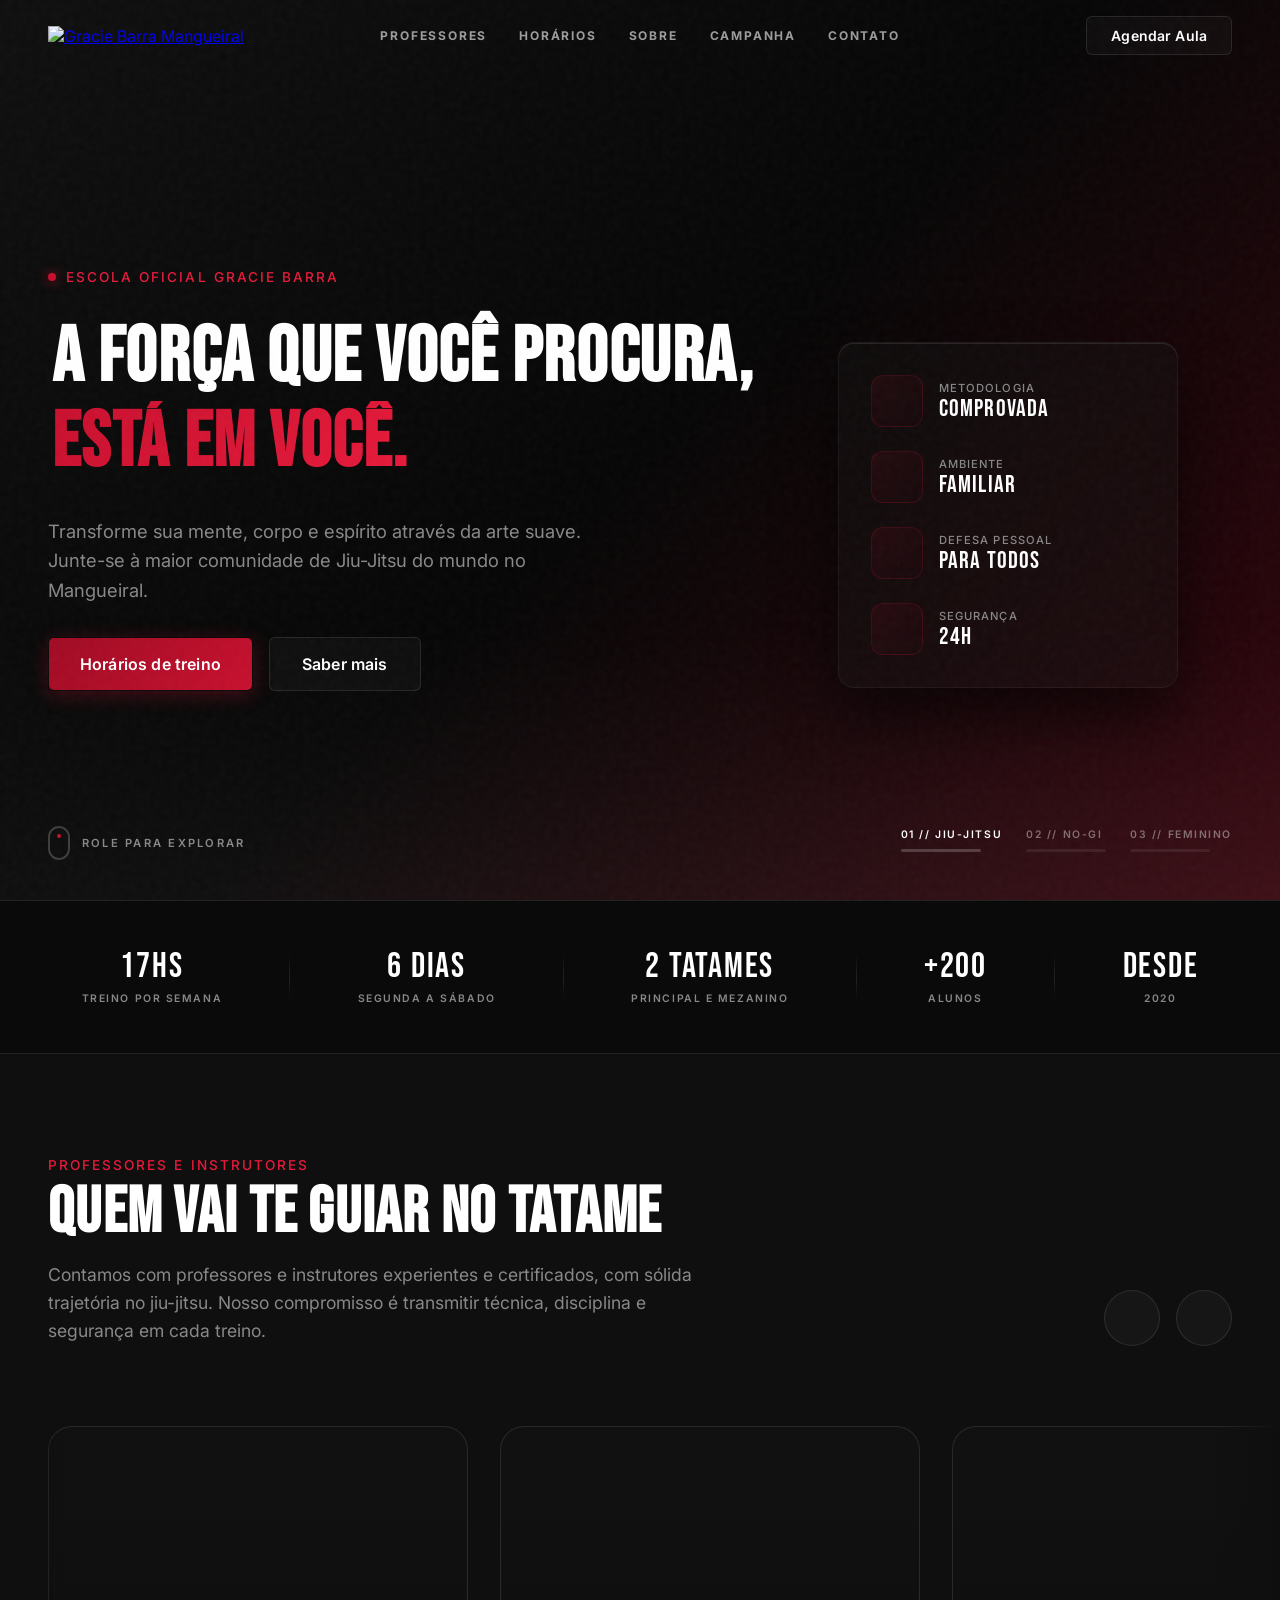
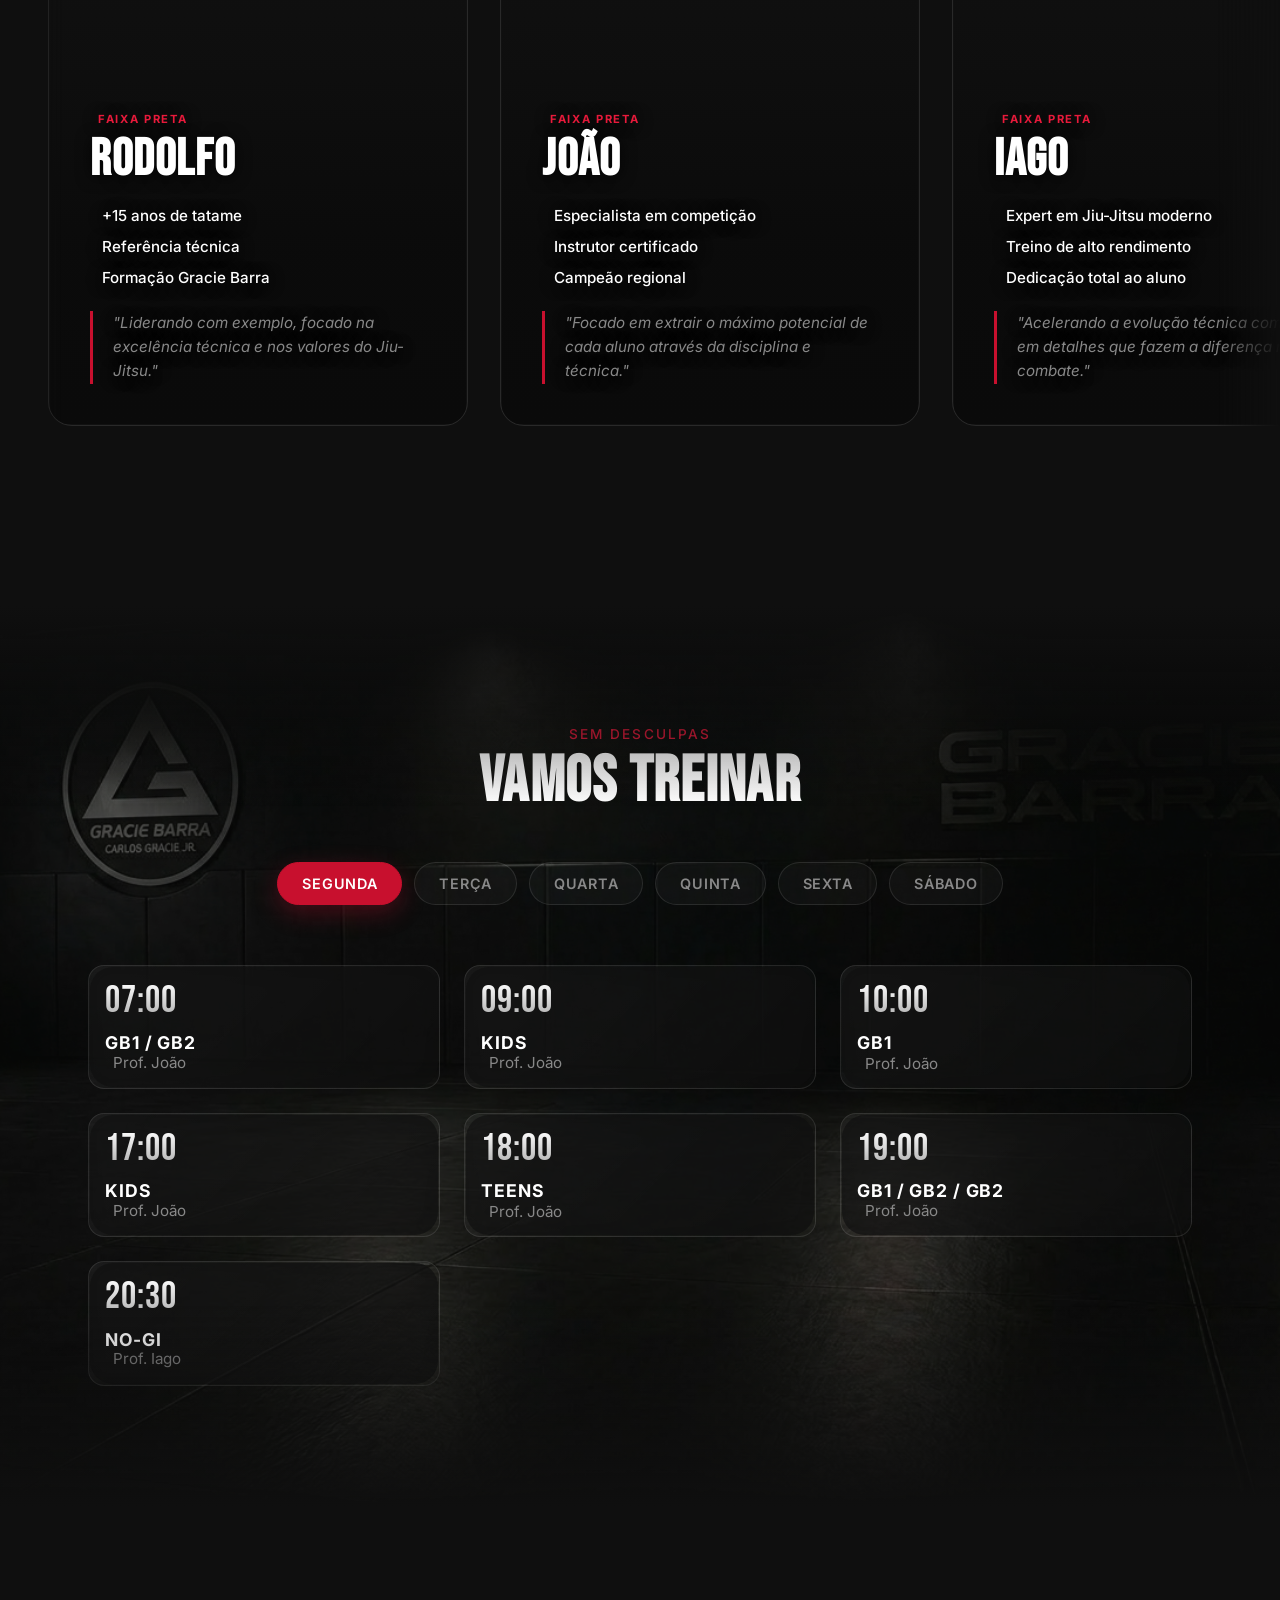
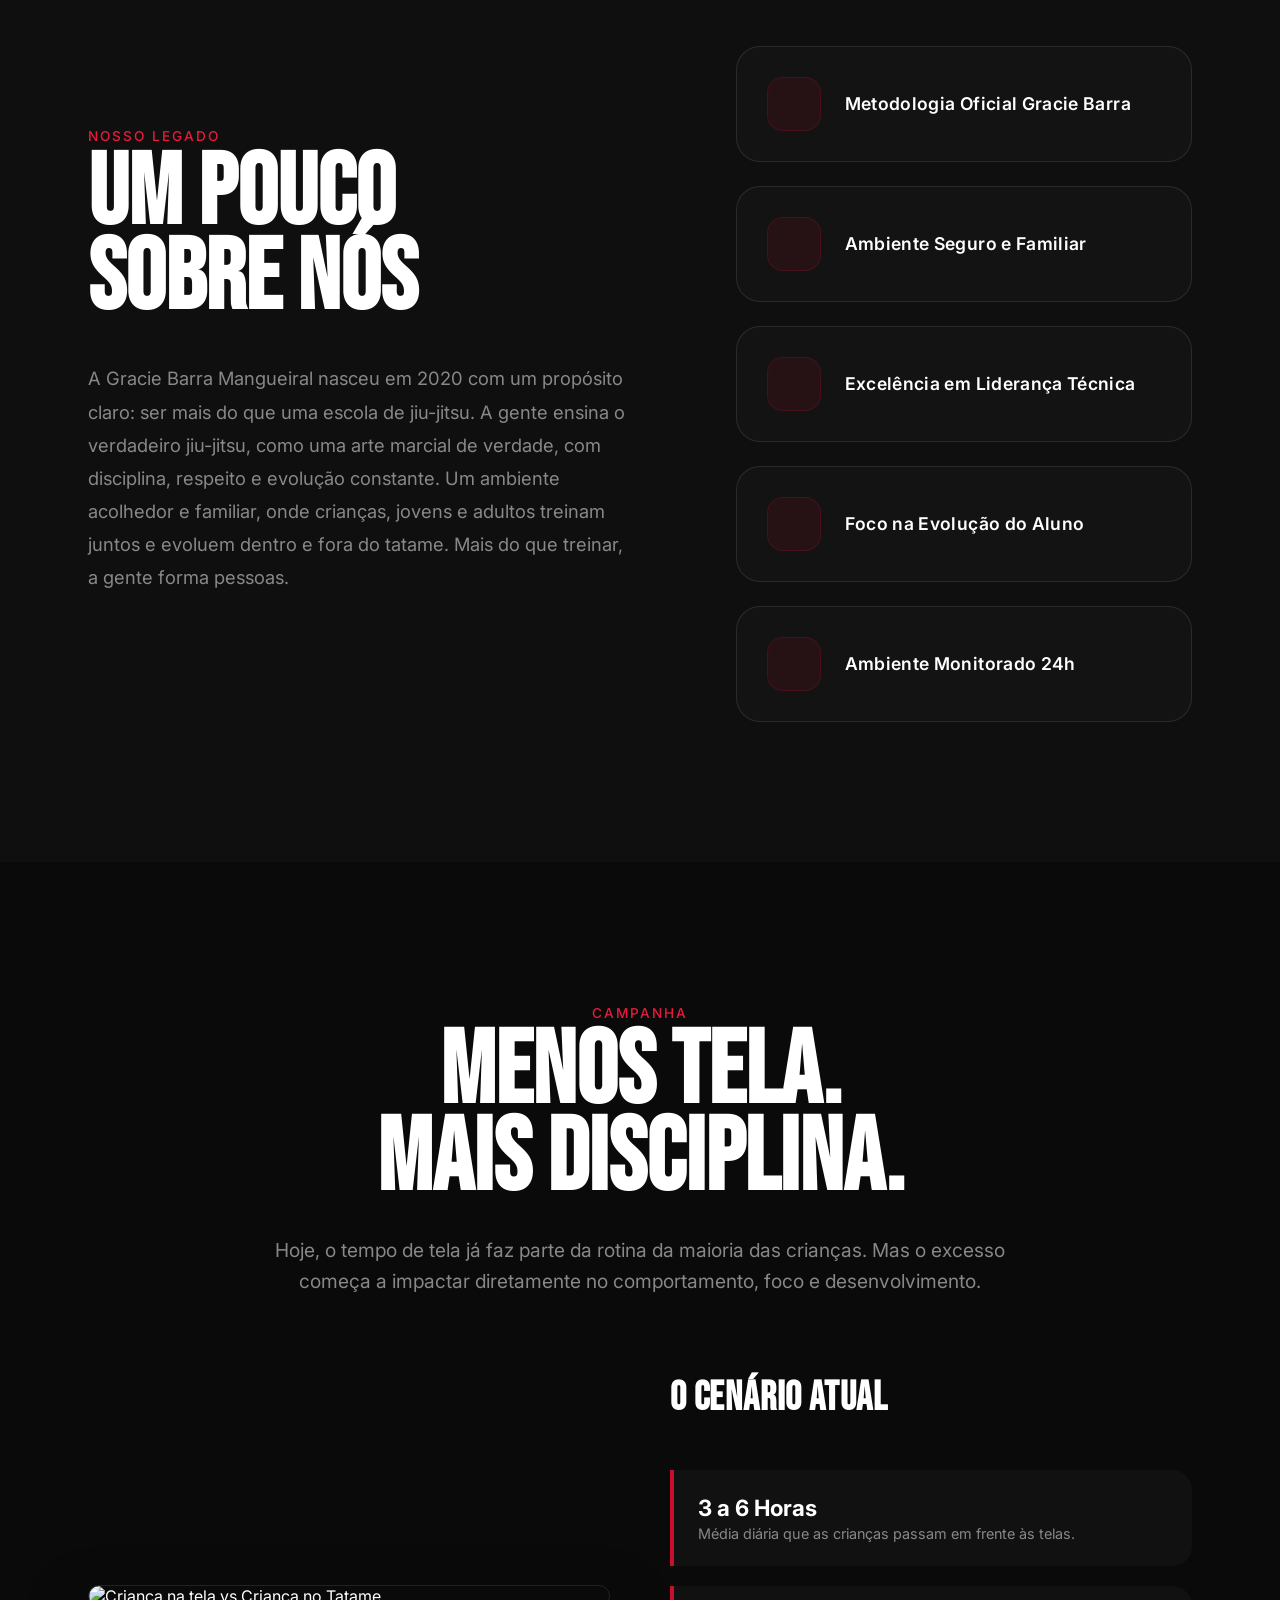
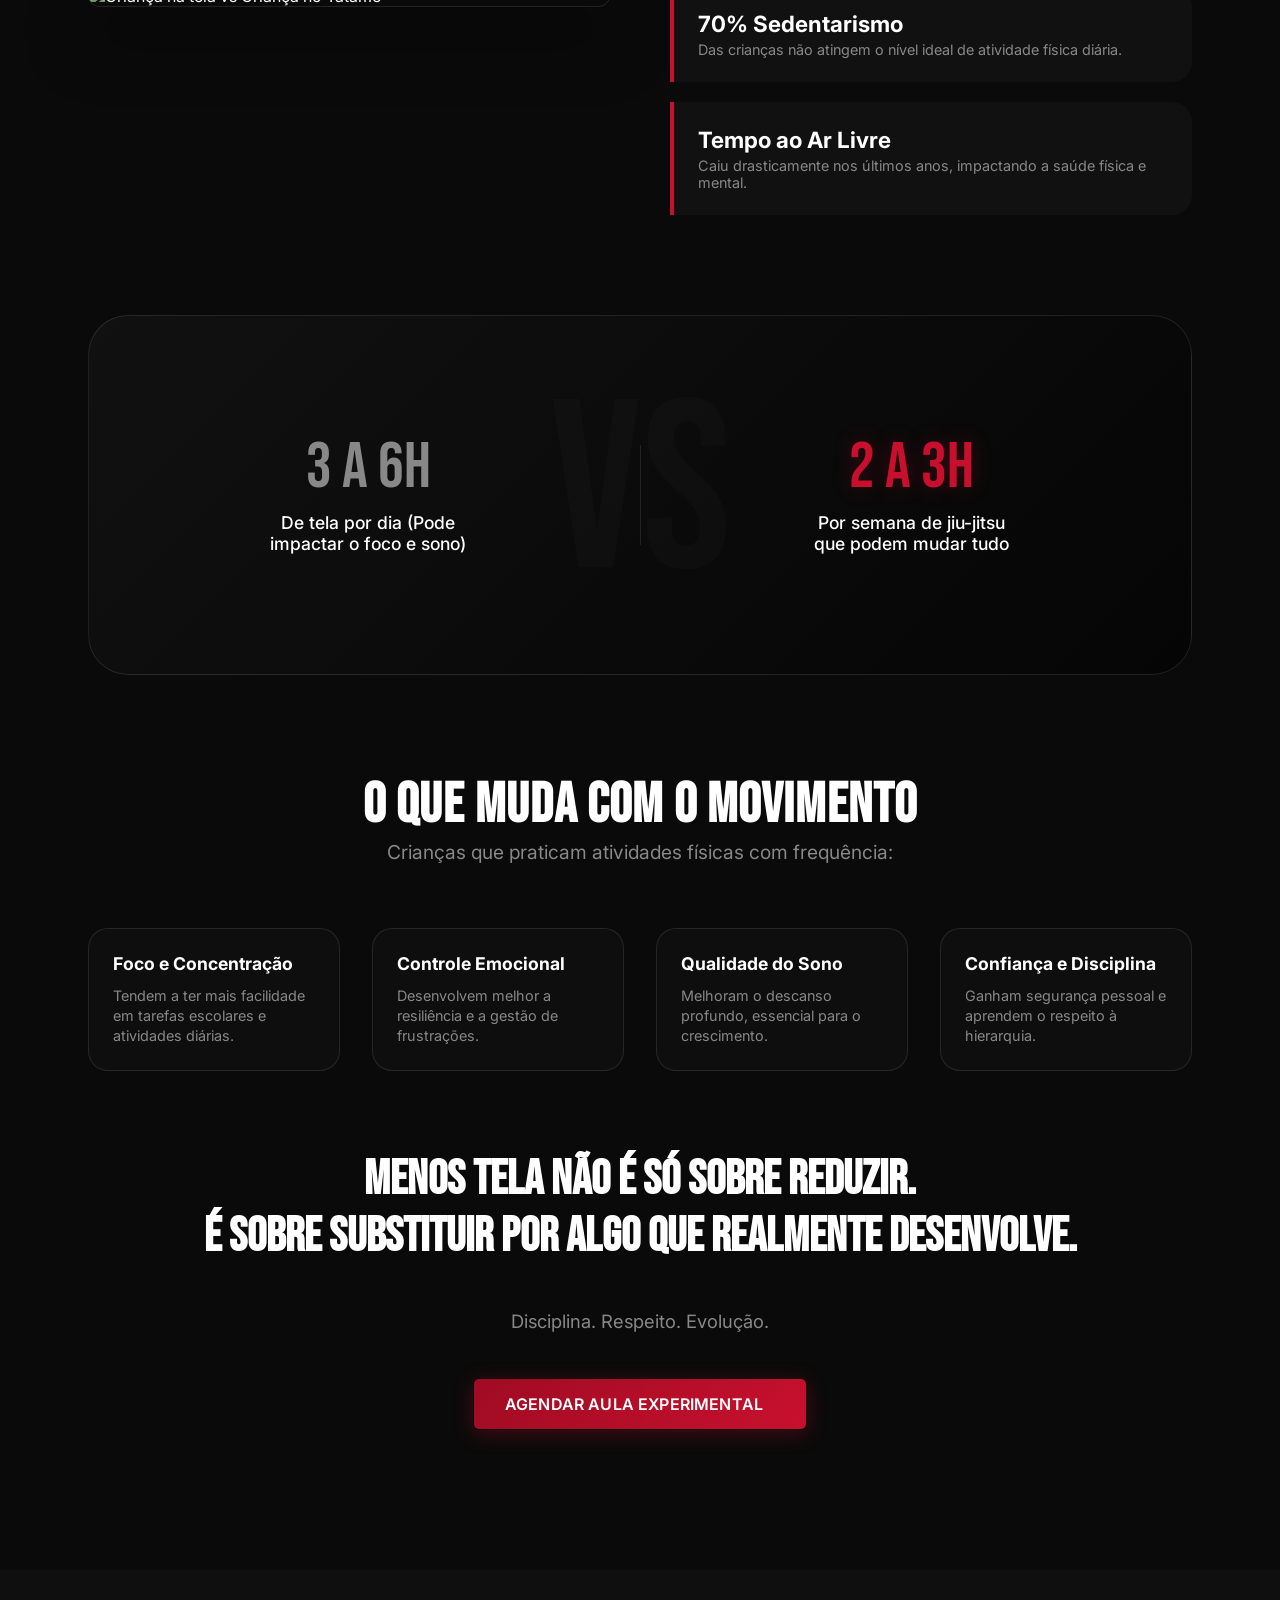
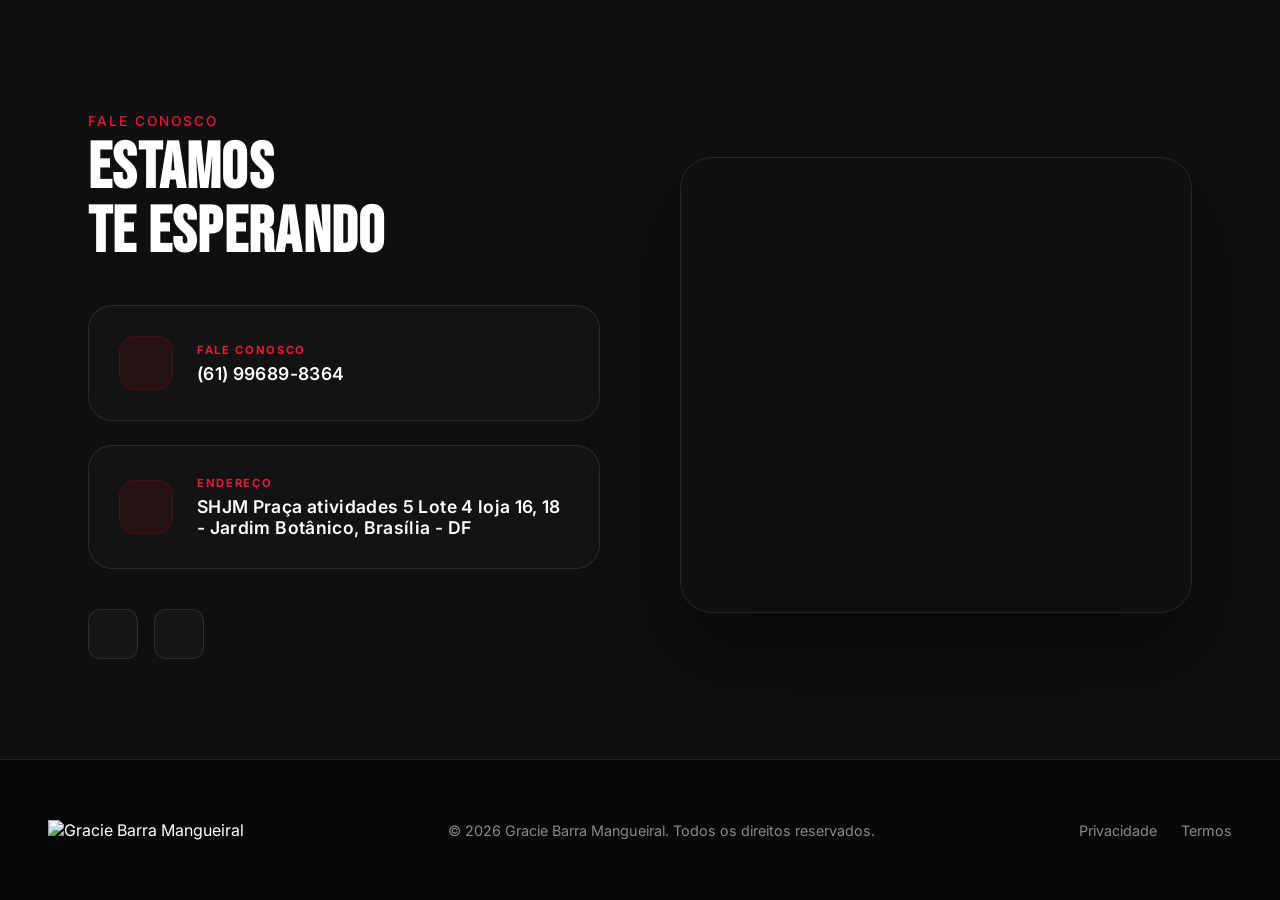
==== commit 08594528: "Ajustes necessário, icones, mais um pilar de 24hs e outros." ====
--- a/index.html
+++ b/index.html
@@ -120,6 +120,13 @@
             <div class="val">Para Todos</div>
           </div>
         </div>
+        <div class="stat-row">
+          <div class="stat-icon"><iconify-icon icon="lucide:video"></iconify-icon></div>
+          <div class="stat-info">
+            <div class="label">Segurança</div>
+            <div class="val">24h</div>
+          </div>
+        </div>
       </div>
     </div>
 
@@ -834,6 +841,12 @@
           </div>
           <span class="legacy-feat-text">Foco na Evolução do Aluno</span>
         </div>
+        <div class="legacy-feat-item">
+          <div class="legacy-feat-icon">
+            <iconify-icon icon="lucide:video"></iconify-icon>
+          </div>
+          <span class="legacy-feat-text">Ambiente Monitorado 24h</span>
+        </div>
       </div>
     </div>
   </section>
--- a/assets/css/style.css
+++ b/assets/css/style.css
@@ -74,14 +74,11 @@
 }
 
 @keyframes float {
-
-  0%,
-  100% {
-    transform: translateY(0px);
-  }
-
+  0%, 100% {
+    transform: translateY(-50%);
+  }
   50% {
-    transform: translateY(-15px);
+    transform: translateY(calc(-50% - 20px));
   }
 }
 
@@ -501,7 +498,7 @@
 .hero-float-card {
   position: absolute;
   right: 8%;
-  top: 50%;
+  top: 38%;
   transform: translateY(-50%);
   z-index: 2;
   width: 340px;
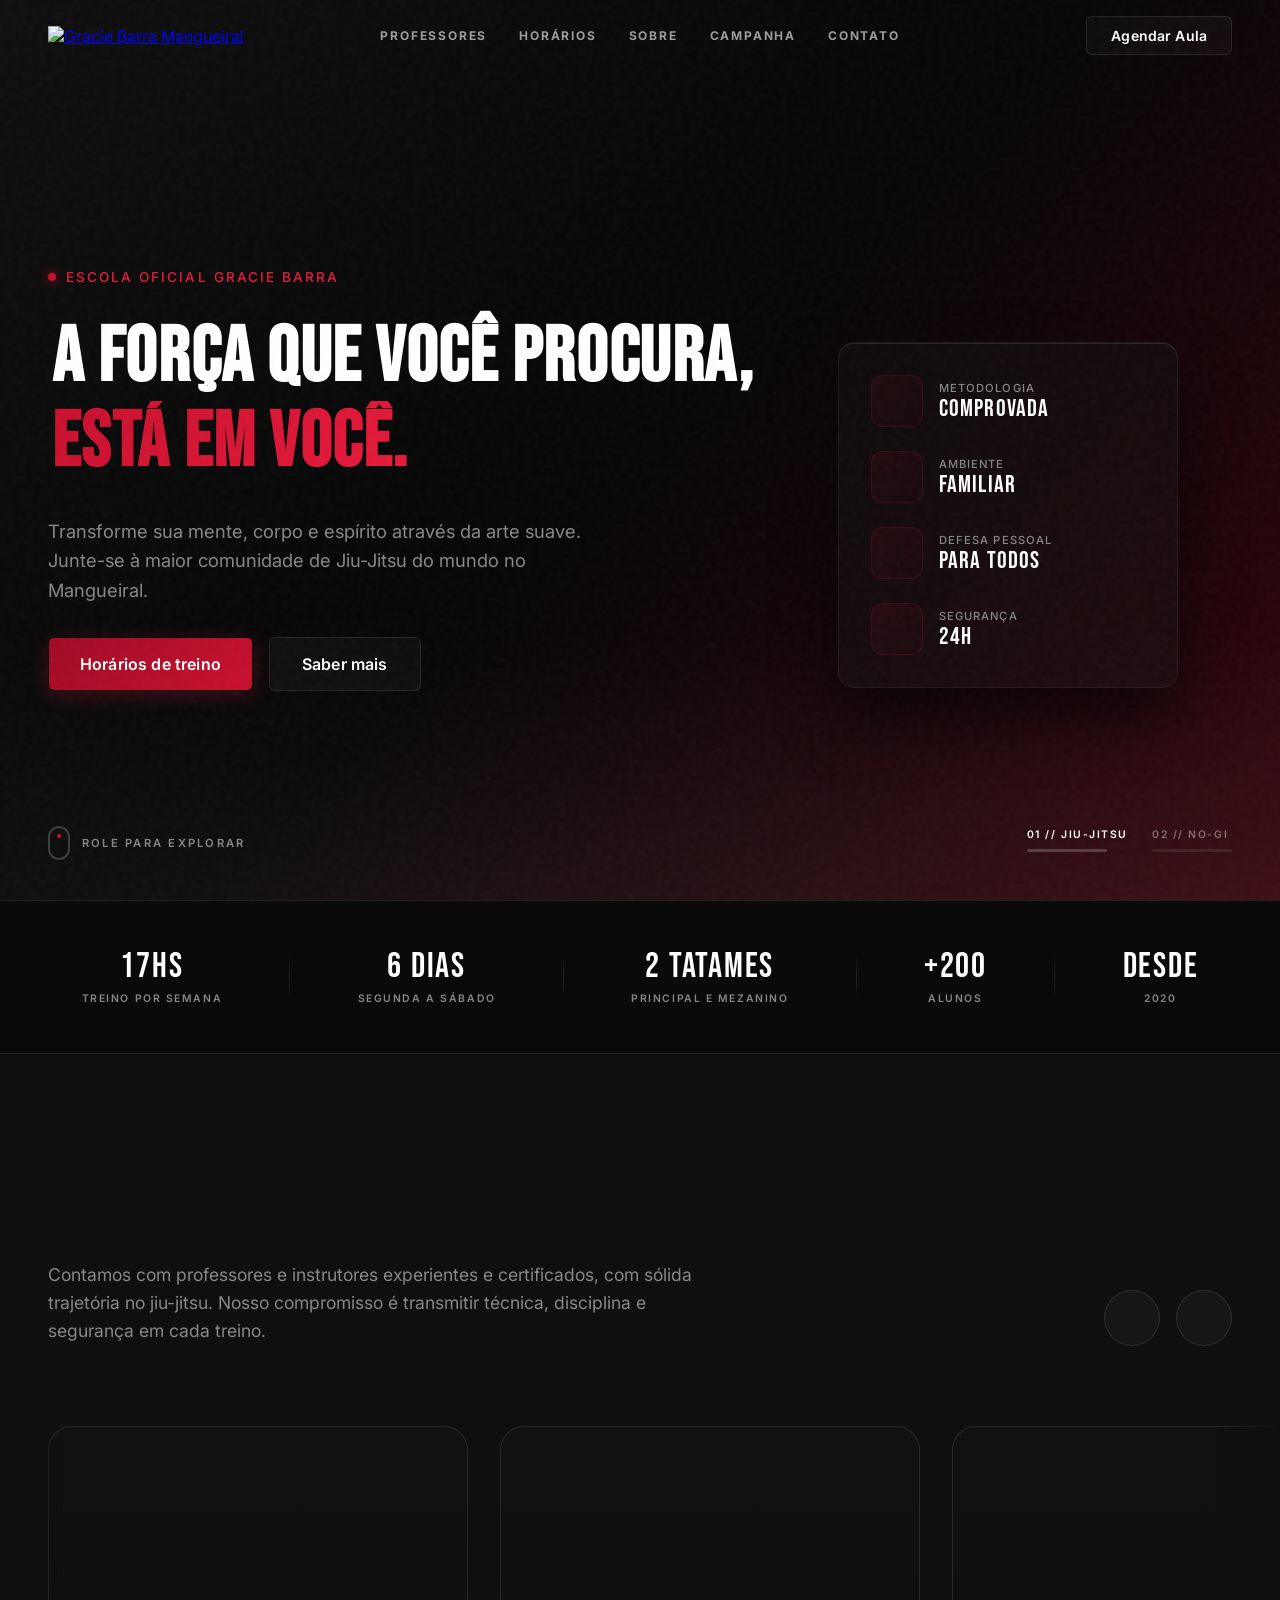
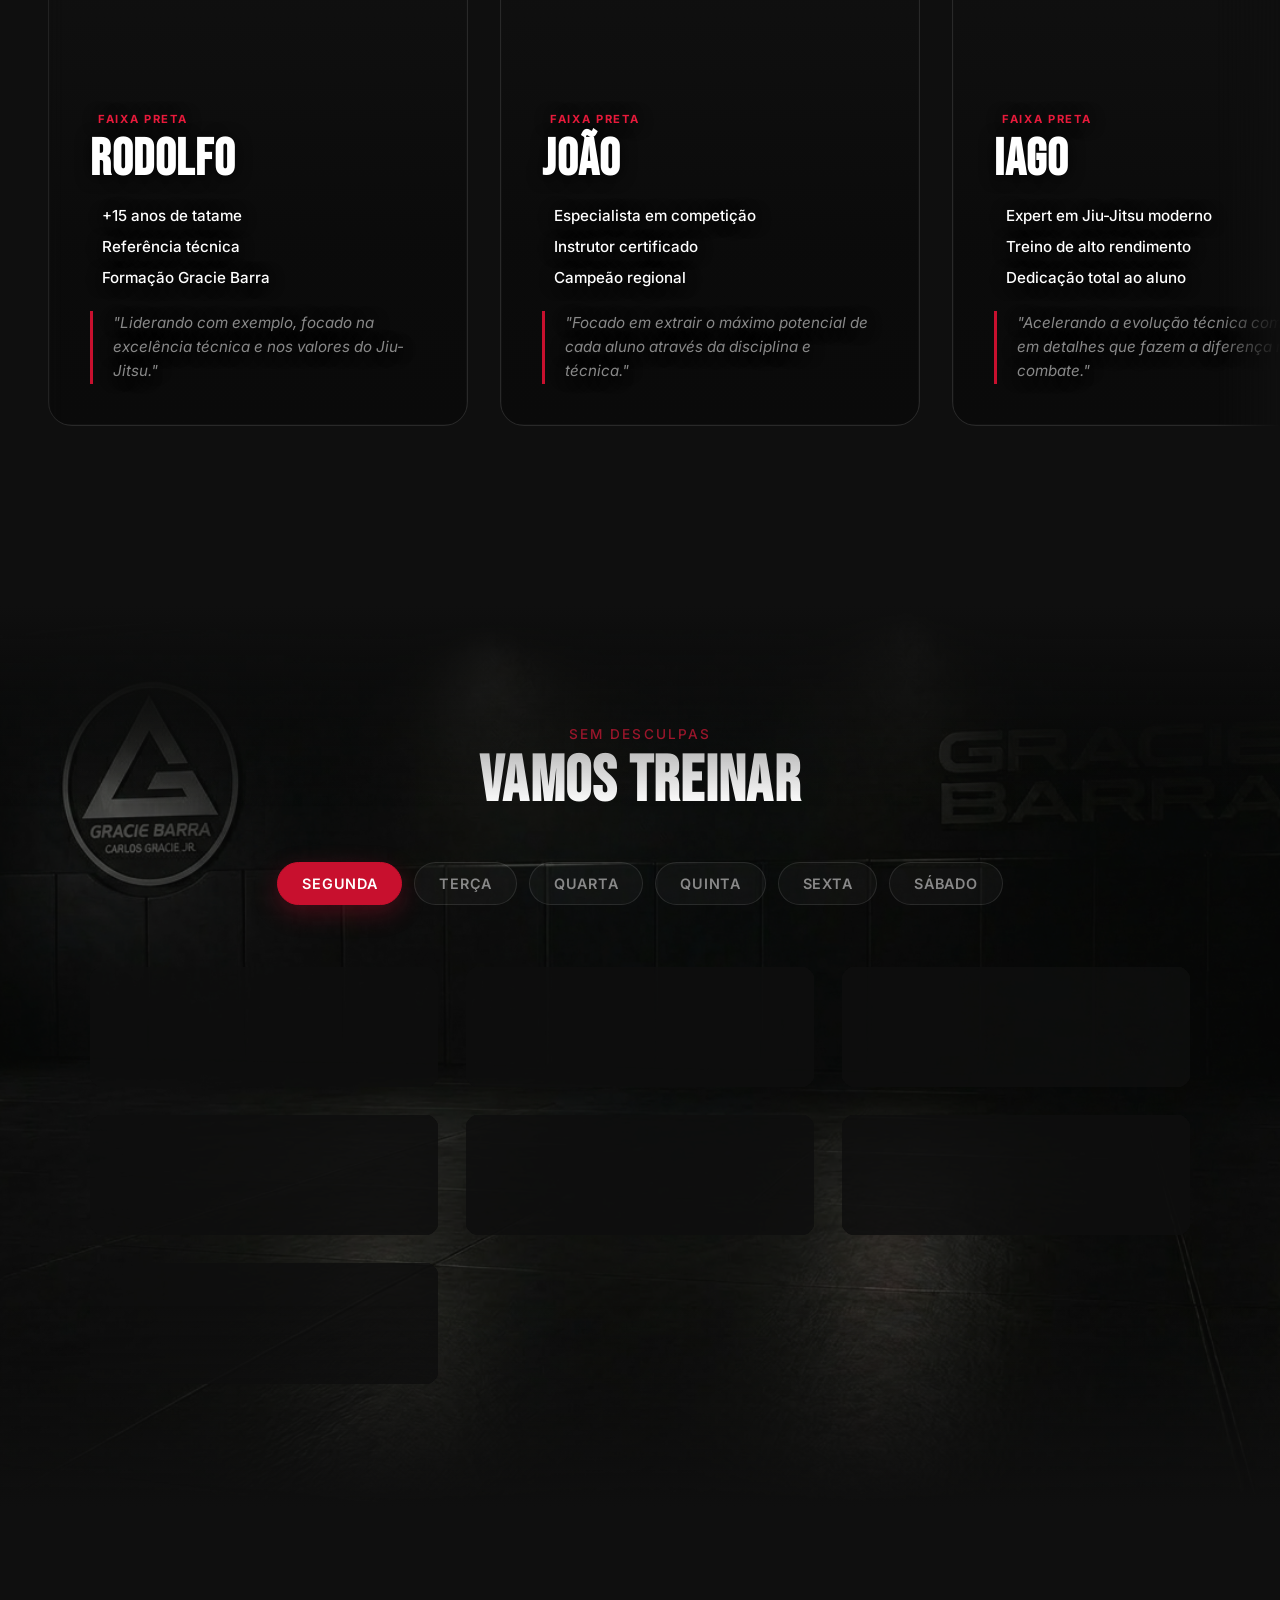
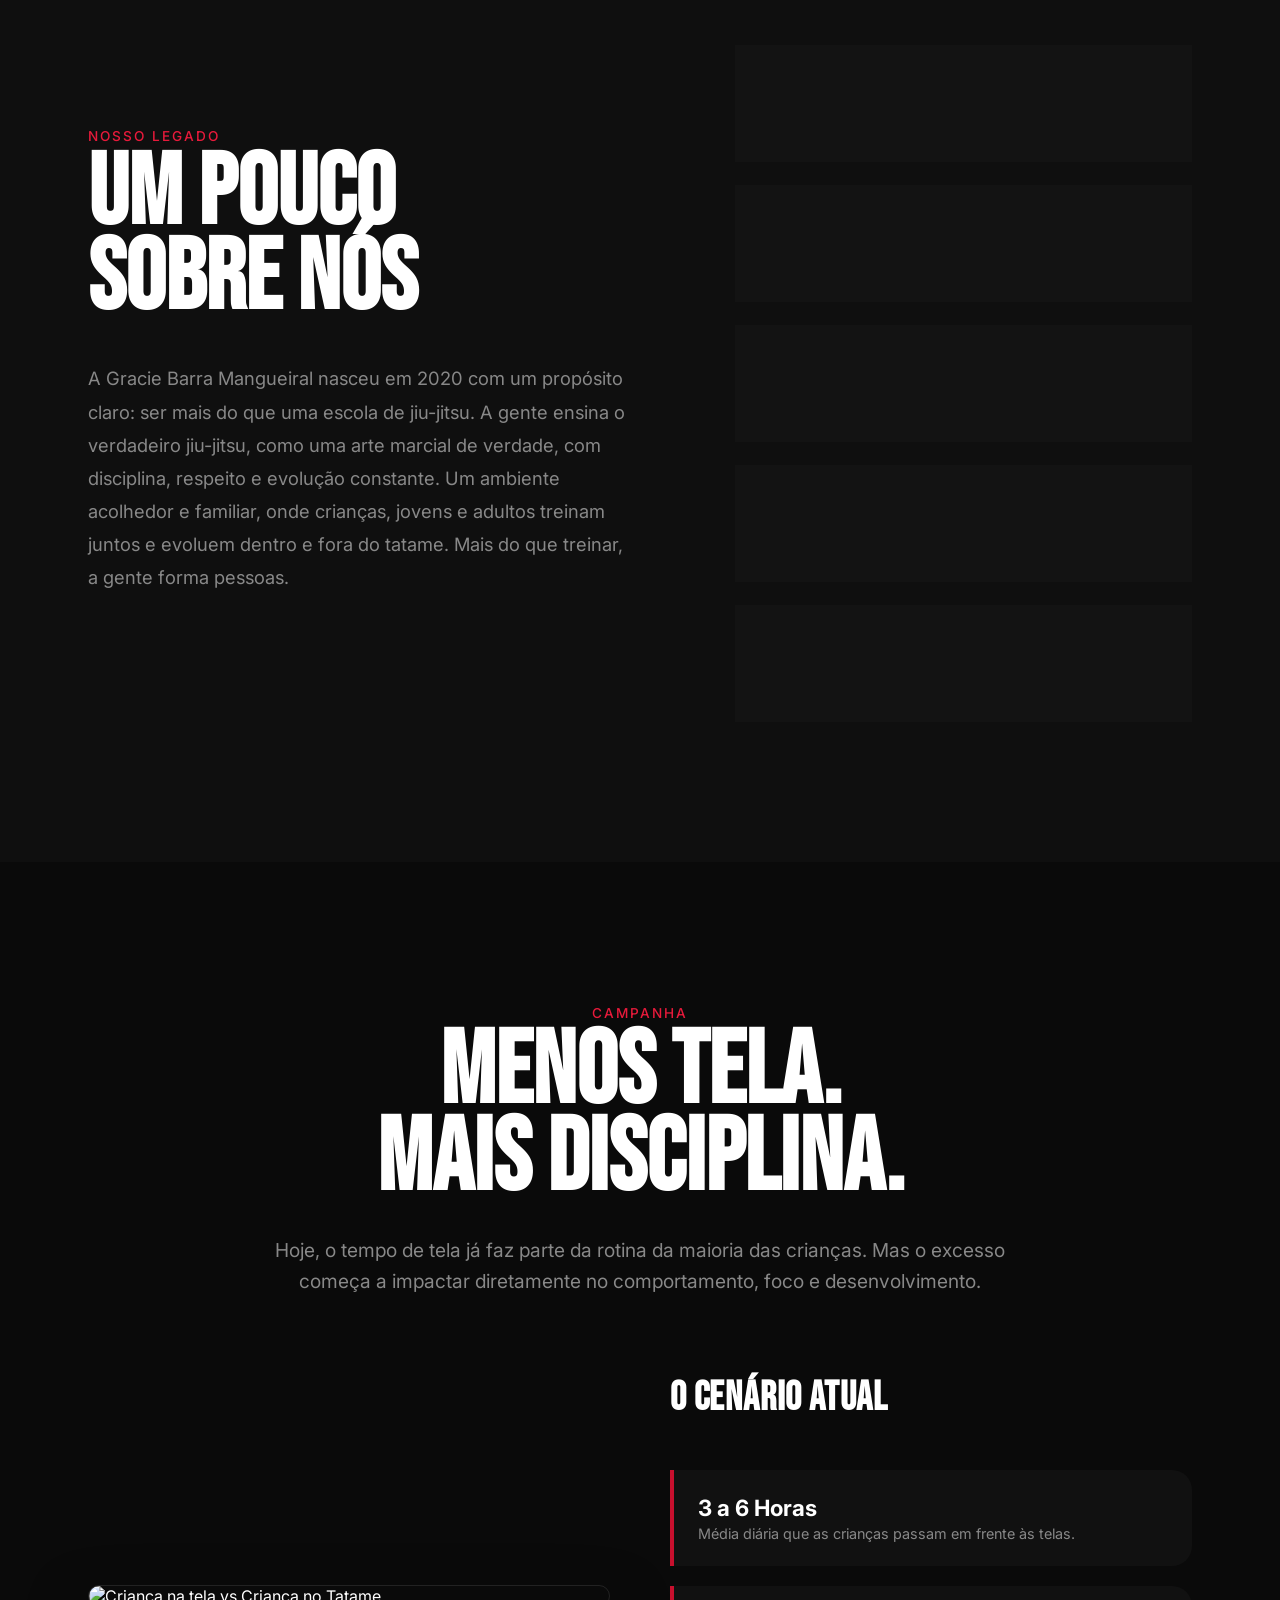
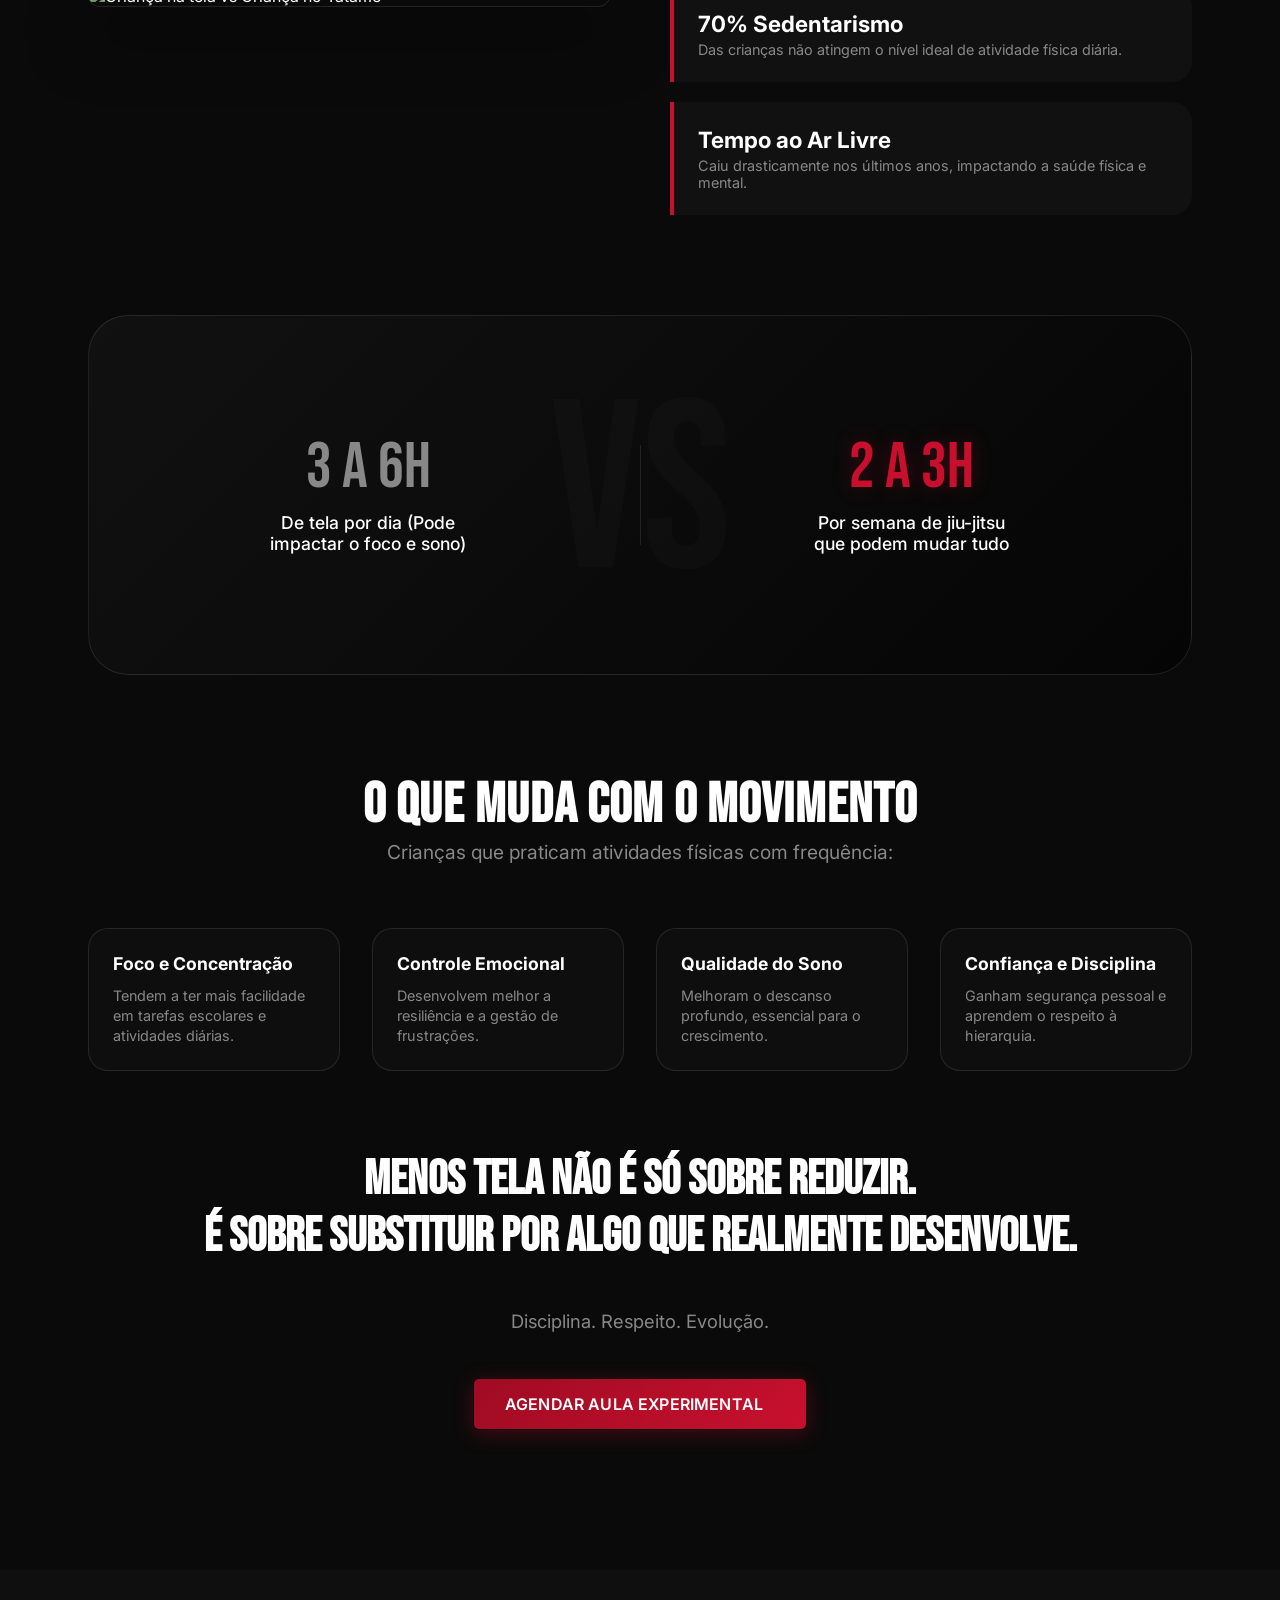
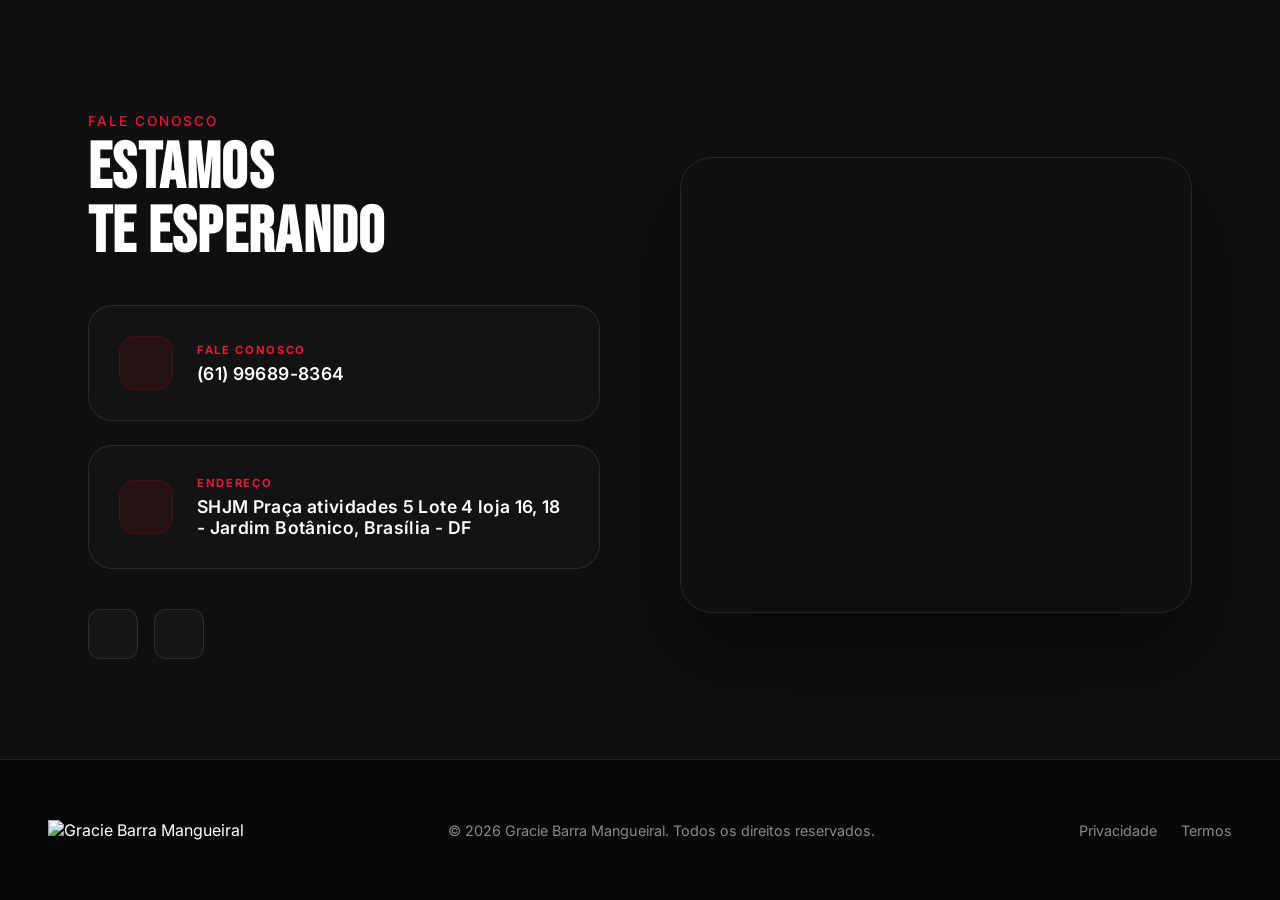
==== commit 5dad78df: "atualização dos vídeos" ====
--- a/index.html
+++ b/index.html
@@ -39,10 +39,7 @@
         <source src="assets/img/jiu-adulto.mp4" type="video/mp4">
       </video>
       <video class="slide-video" id="vid-2" muted playsinline>
-        <source src="assets/img/nogi-jj.mp4" type="video/mp4">
-      </video>
-      <video class="slide-video" id="vid-3" muted playsinline>
-        <source src="assets/img/bjj-feminino.mp4" type="video/mp4">
+        <source src="assets/img/nogi-ori.mp4" type="video/mp4">
       </video>
     </div>
     <div class="hero-gradient"></div>
@@ -58,12 +55,6 @@
         <span class="slide-title">02 // No-Gi</span>
         <div class="progress-bar">
           <div class="progress-fill" id="prog-2"></div>
-        </div>
-      </div>
-      <div class="slide-indicator" data-target="2">
-        <span class="slide-title">03 // Feminino</span>
-        <div class="progress-bar">
-          <div class="progress-fill" id="prog-3"></div>
         </div>
       </div>
     </div>
--- a/assets/css/style.css
+++ b/assets/css/style.css
@@ -517,13 +517,20 @@
   content: '';
   position: absolute;
   inset: 0;
-  background: radial-gradient(500px circle at var(--mouse-x, 50%) var(--mouse-y, 50%),
-      rgba(200, 16, 46, 0.12),
-      transparent 40%);
+  background: radial-gradient(
+    600px circle at var(--mouse-x, 50%) var(--mouse-y, 50%),
+    rgba(200, 16, 46, 0.15),
+    transparent 40%
+  );
   opacity: 0;
   transition: opacity 0.5s;
   pointer-events: none;
   z-index: 0;
+}
+
+.hero-float-card:hover {
+  border-color: rgba(200, 16, 46, 0.3);
+  box-shadow: 0 30px 60px rgba(0, 0, 0, 0.6), 0 0 0 1px rgba(200, 16, 46, 0.1);
 }
 
 .hero-float-card:hover::before {
@@ -746,24 +753,22 @@
 .prof-card::before {
   content: '';
   position: absolute;
-  left: 50%;
-  top: 50%;
-  width: 200%;
-  height: 200%;
-  background: conic-gradient(from 0deg, transparent 0 340deg, var(--primary) 360deg);
-  animation: spin 3s linear infinite;
-  transform-origin: center;
-  transform: translate(-50%, -50%);
-  z-index: -1;
+  inset: 0;
+  background: radial-gradient(
+    600px circle at var(--mouse-x, 50%) var(--mouse-y, 50%),
+    rgba(200, 16, 46, 0.15),
+    transparent 40%
+  );
   opacity: 0;
-  transition: opacity 0.3s;
+  transition: opacity 0.5s;
   pointer-events: none;
+  z-index: 2;
 }
 
 .prof-card:hover {
   transform: translateY(-15px) scale(1.02);
-  border-color: transparent;
-  box-shadow: 0 20px 40px rgba(0, 0, 0, 0.4), 0 0 20px rgba(200, 16, 46, 0.1);
+  border-color: rgba(200, 16, 46, 0.3);
+  box-shadow: 0 20px 40px rgba(0, 0, 0, 0.4), 0 0 0 1px rgba(200, 16, 46, 0.1);
 }
 
 .prof-card:hover::before {
@@ -992,33 +997,33 @@
 .time-slot::before {
   content: '';
   position: absolute;
-  left: 50%;
-  top: 50%;
-  width: 200%;
-  height: 200%;
-  background: conic-gradient(from 0deg, transparent 0 340deg, var(--primary) 360deg);
-  animation: spin 3s linear infinite;
-  transform: translate(-50%, -50%);
-  z-index: -1;
+  inset: 0;
+  background: radial-gradient(
+    600px circle at var(--mouse-x, 50%) var(--mouse-y, 50%),
+    rgba(200, 16, 46, 0.15),
+    transparent 40%
+  );
   opacity: 0;
-  transition: opacity 0.3s;
+  transition: opacity 0.5s;
+  pointer-events: none;
+  z-index: 0;
 }
 
 .time-slot::after {
   content: '';
   position: absolute;
   inset: 1px;
-  background: rgba(15, 15, 15, 0.7);
-  border-radius: 23px;
+  background: rgba(15, 15, 15, 0.85);
+  border-radius: 15px;
   z-index: -1;
   transition: background 0.3s;
   backdrop-filter: blur(12px);
 }
 
 .time-slot:hover {
-  transform: translateY(-10px) scale(1.02);
-  border-color: transparent;
-  box-shadow: 0 20px 40px rgba(0, 0, 0, 0.4), 0 0 20px rgba(200, 16, 46, 0.1);
+  transform: translateY(-8px) scale(1.02);
+  border-color: rgba(200, 16, 46, 0.3);
+  box-shadow: 0 20px 40px rgba(0, 0, 0, 0.4), 0 0 0 1px rgba(200, 16, 46, 0.1);
 }
 
 .time-slot:hover::before {
@@ -1100,15 +1105,40 @@
   display: flex;
   align-items: center;
   gap: 24px;
-  transition: all 0.4s cubic-bezier(0.23, 1, 0.32, 1);
+  transition: all 0.4s cubic-bezier(0.4, 0, 0.2, 1);
   backdrop-filter: blur(10px);
+  position: relative;
+  overflow: hidden;
+}
+
+.legacy-feat-item::before {
+  content: '';
+  position: absolute;
+  inset: 0;
+  background: radial-gradient(
+    600px circle at var(--mouse-x, 50%) var(--mouse-y, 50%),
+    rgba(200, 16, 46, 0.12),
+    transparent 40%
+  );
+  opacity: 0;
+  transition: opacity 0.5s;
+  pointer-events: none;
+  z-index: 0;
 }
 
 .legacy-feat-item:hover {
-  background: rgba(255, 255, 255, 0.05);
-  border-color: var(--primary);
+  border-color: rgba(200, 16, 46, 0.3);
+  box-shadow: 0 20px 40px rgba(0, 0, 0, 0.3), 0 0 0 1px rgba(200, 16, 46, 0.1);
   transform: translateX(15px) scale(1.02);
-  box-shadow: 0 20px 40px rgba(0, 0, 0, 0.3);
+}
+
+.legacy-feat-item:hover::before {
+  opacity: 1;
+}
+
+.legacy-feat-item > * {
+  position: relative;
+  z-index: 1;
 }
 
 .legacy-feat-icon {
@@ -1217,12 +1247,38 @@
   border-left: 4px solid var(--primary);
   padding: 24px;
   border-radius: 0 20px 20px 0;
-  transition: all 0.3s ease;
+  transition: all 0.4s cubic-bezier(0.4, 0, 0.2, 1);
+  position: relative;
+  overflow: hidden;
+}
+
+.stat-pill::before {
+  content: '';
+  position: absolute;
+  inset: 0;
+  background: radial-gradient(
+    600px circle at var(--mouse-x, 50%) var(--mouse-y, 50%),
+    rgba(200, 16, 46, 0.12),
+    transparent 40%
+  );
+  opacity: 0;
+  transition: opacity 0.5s;
+  pointer-events: none;
+  z-index: 0;
 }
 
 .stat-pill:hover {
   background: rgba(255, 255, 255, 0.05);
   transform: translateX(10px);
+}
+
+.stat-pill:hover::before {
+  opacity: 1;
+}
+
+.stat-pill > * {
+  position: relative;
+  z-index: 1;
 }
 
 .stat-pill h4 {
@@ -1317,13 +1373,39 @@
   background: rgba(255, 255, 255, 0.02);
   border-radius: 20px;
   border: 1px solid var(--border-s);
-  transition: all 0.3s ease;
+  transition: all 0.4s cubic-bezier(0.4, 0, 0.2, 1);
+  position: relative;
+  overflow: hidden;
+}
+
+.benefit-card::before {
+  content: '';
+  position: absolute;
+  inset: 0;
+  background: radial-gradient(
+    600px circle at var(--mouse-x, 50%) var(--mouse-y, 50%),
+    rgba(200, 16, 46, 0.12),
+    transparent 40%
+  );
+  opacity: 0;
+  transition: opacity 0.5s;
+  pointer-events: none;
+  z-index: 0;
 }
 
 .benefit-card:hover {
-  border-color: var(--primary);
-  background: rgba(200, 16, 46, 0.05);
-  transform: translateY(-10px);
+  border-color: rgba(200, 16, 46, 0.3);
+  box-shadow: 0 16px 40px rgba(0, 0, 0, 0.3), 0 0 0 1px rgba(200, 16, 46, 0.1);
+  transform: translateY(-8px);
+}
+
+.benefit-card:hover::before {
+  opacity: 1;
+}
+
+.benefit-card > * {
+  position: relative;
+  z-index: 1;
 }
 
 .benefit-card iconify-icon {
@@ -1560,15 +1642,40 @@
   background: rgba(255, 255, 255, 0.02);
   border: 1px solid var(--border-s);
   border-radius: 24px;
-  transition: all 0.4s cubic-bezier(0.23, 1, 0.32, 1);
+  transition: all 0.4s cubic-bezier(0.4, 0, 0.2, 1);
   backdrop-filter: blur(10px);
+  position: relative;
+  overflow: hidden;
+}
+
+.contact-card::before {
+  content: '';
+  position: absolute;
+  inset: 0;
+  background: radial-gradient(
+    600px circle at var(--mouse-x, 50%) var(--mouse-y, 50%),
+    rgba(200, 16, 46, 0.12),
+    transparent 40%
+  );
+  opacity: 0;
+  transition: opacity 0.5s;
+  pointer-events: none;
+  z-index: 0;
 }
 
 .contact-card:hover {
-  background: rgba(255, 255, 255, 0.05);
-  border-color: var(--primary);
+  border-color: rgba(200, 16, 46, 0.3);
+  box-shadow: 0 20px 40px rgba(0, 0, 0, 0.3), 0 0 0 1px rgba(200, 16, 46, 0.1);
   transform: translateX(15px) scale(1.02);
-  box-shadow: 0 20px 40px rgba(0, 0, 0, 0.3);
+}
+
+.contact-card:hover::before {
+  opacity: 1;
+}
+
+.contact-card > * {
+  position: relative;
+  z-index: 1;
 }
 
 .contact-card-icon {
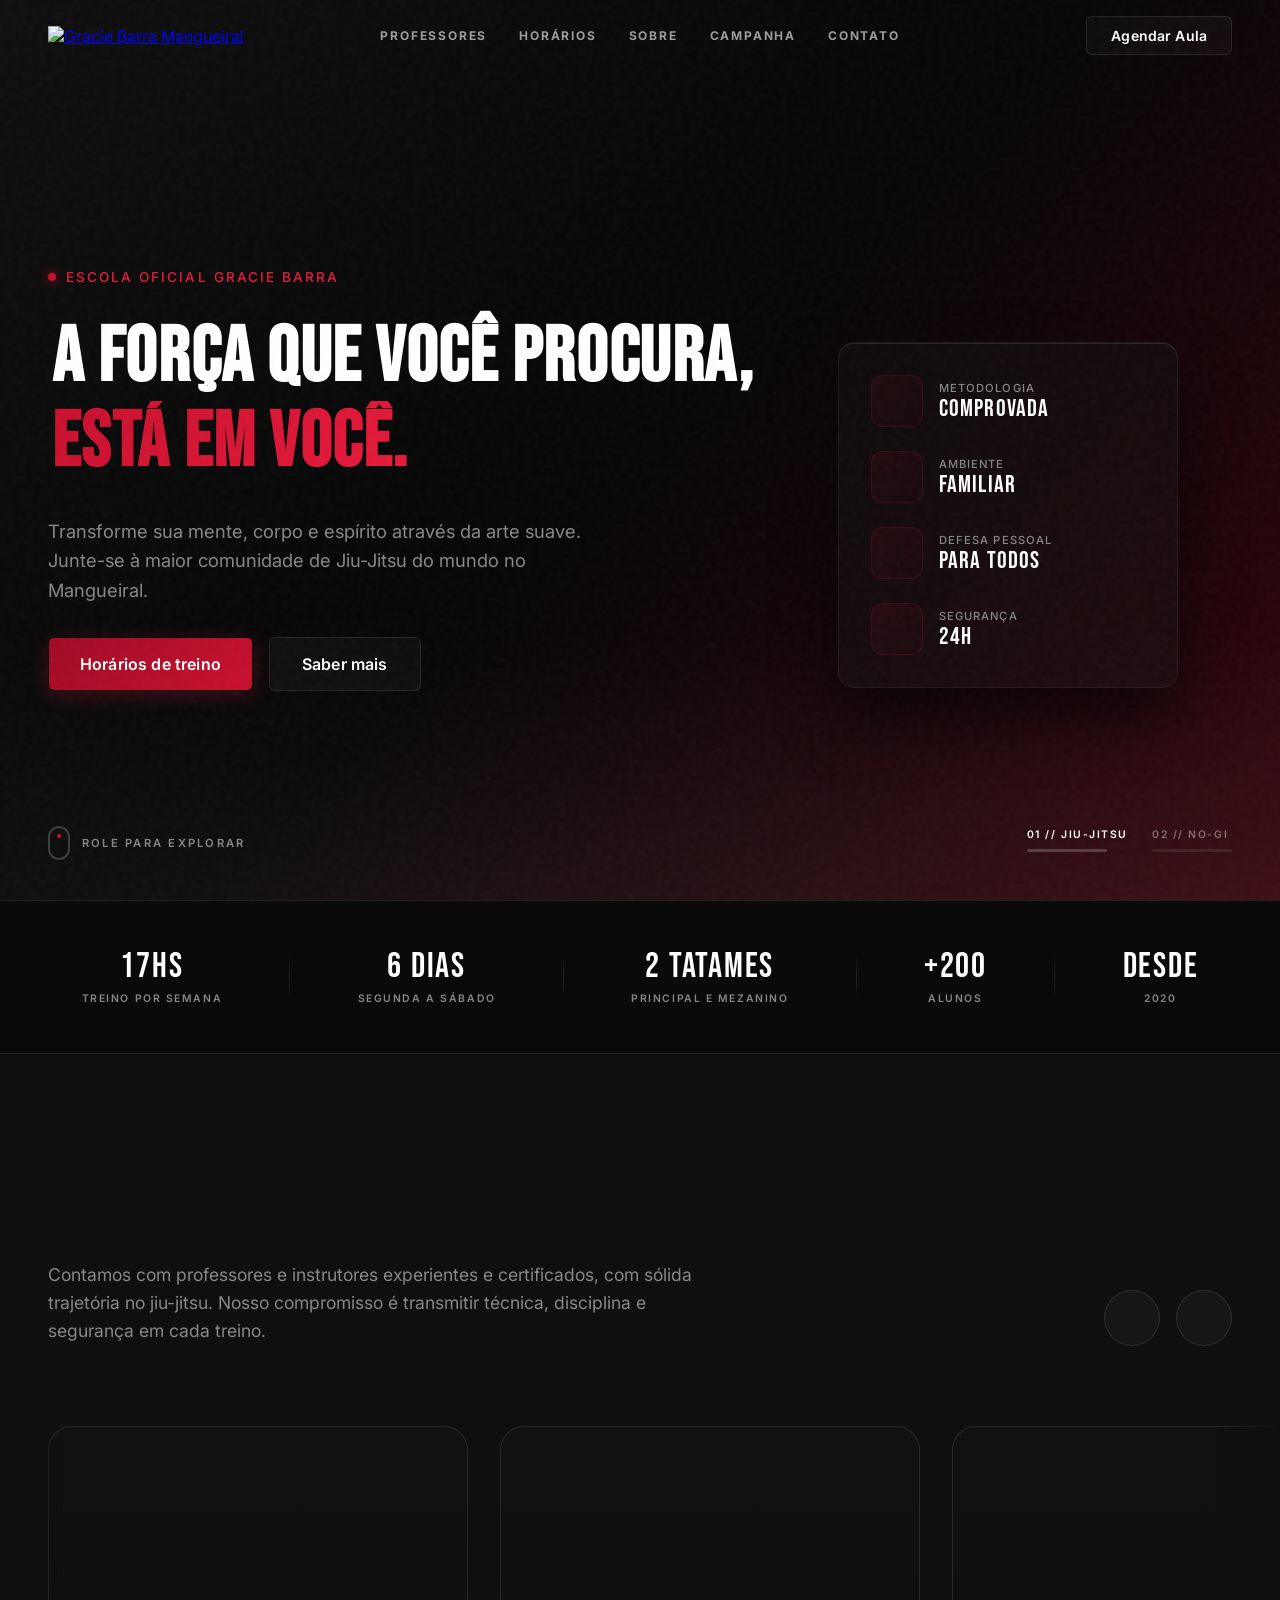
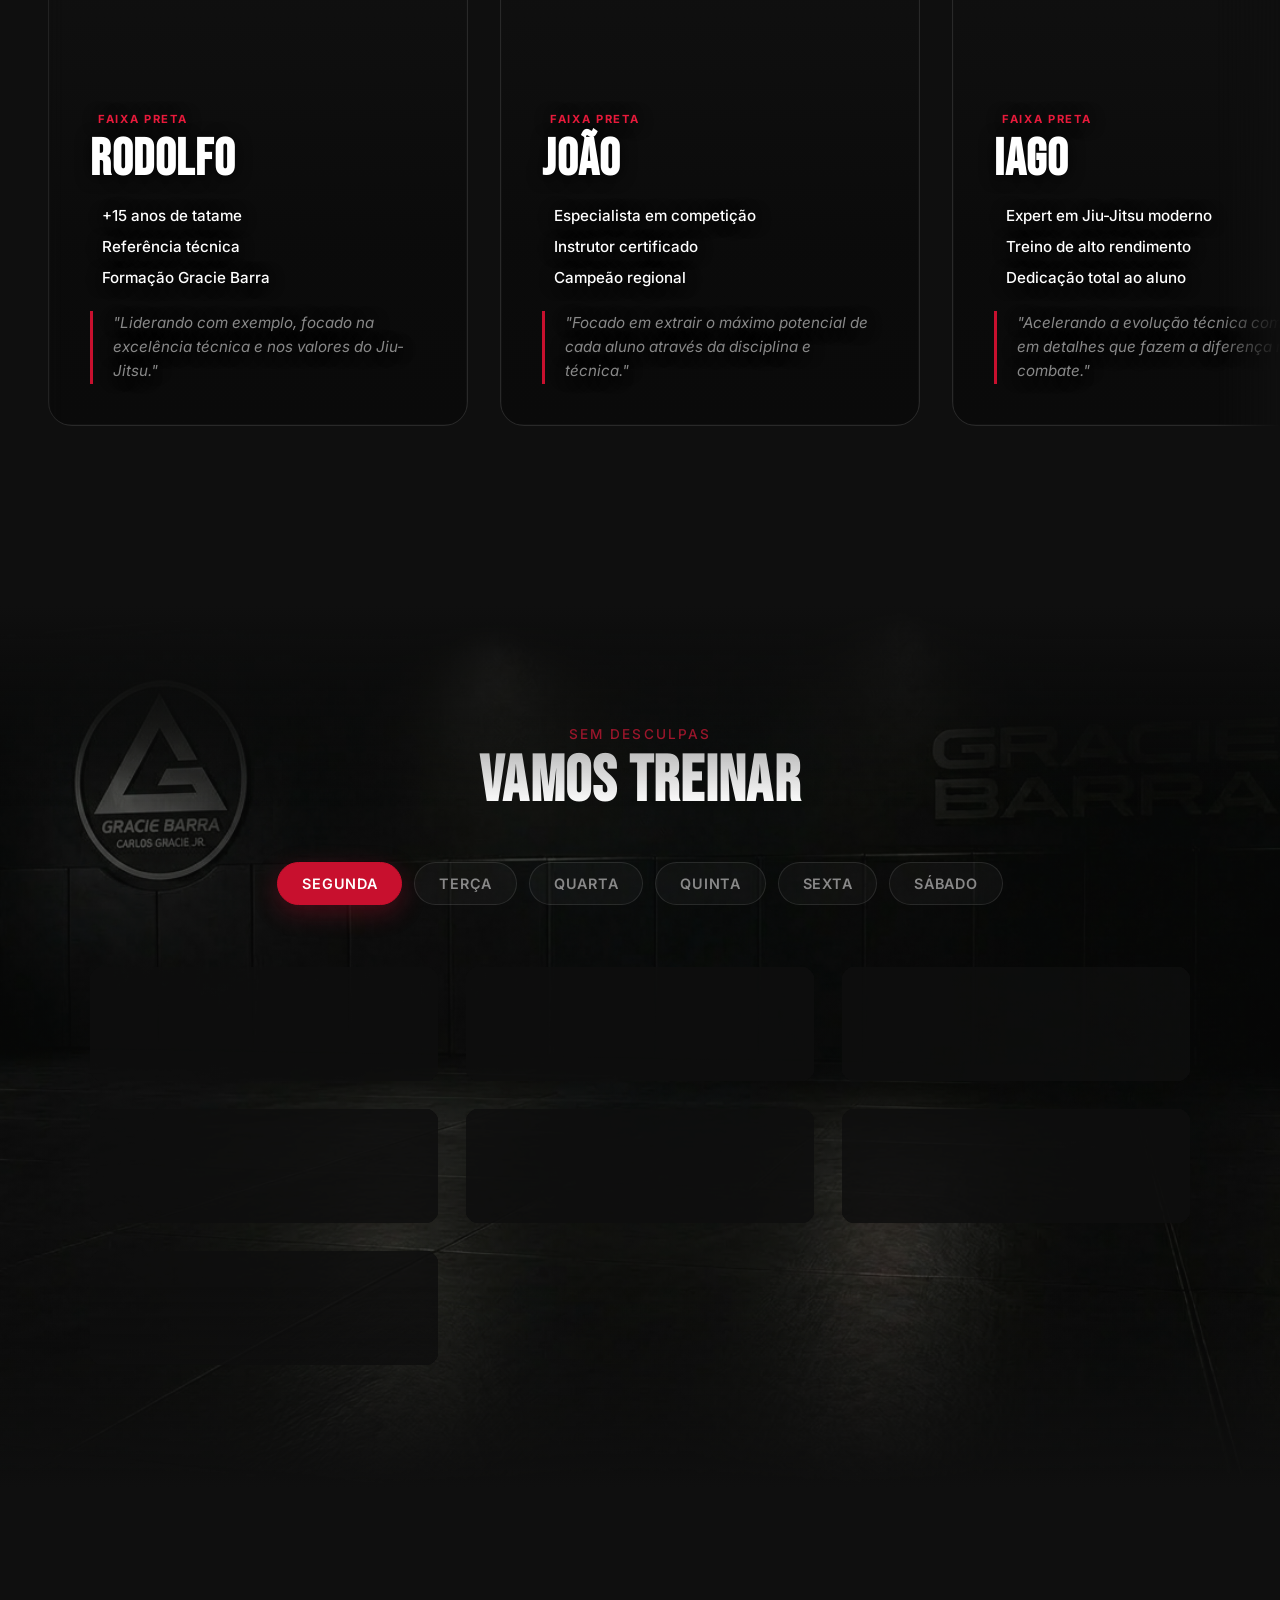
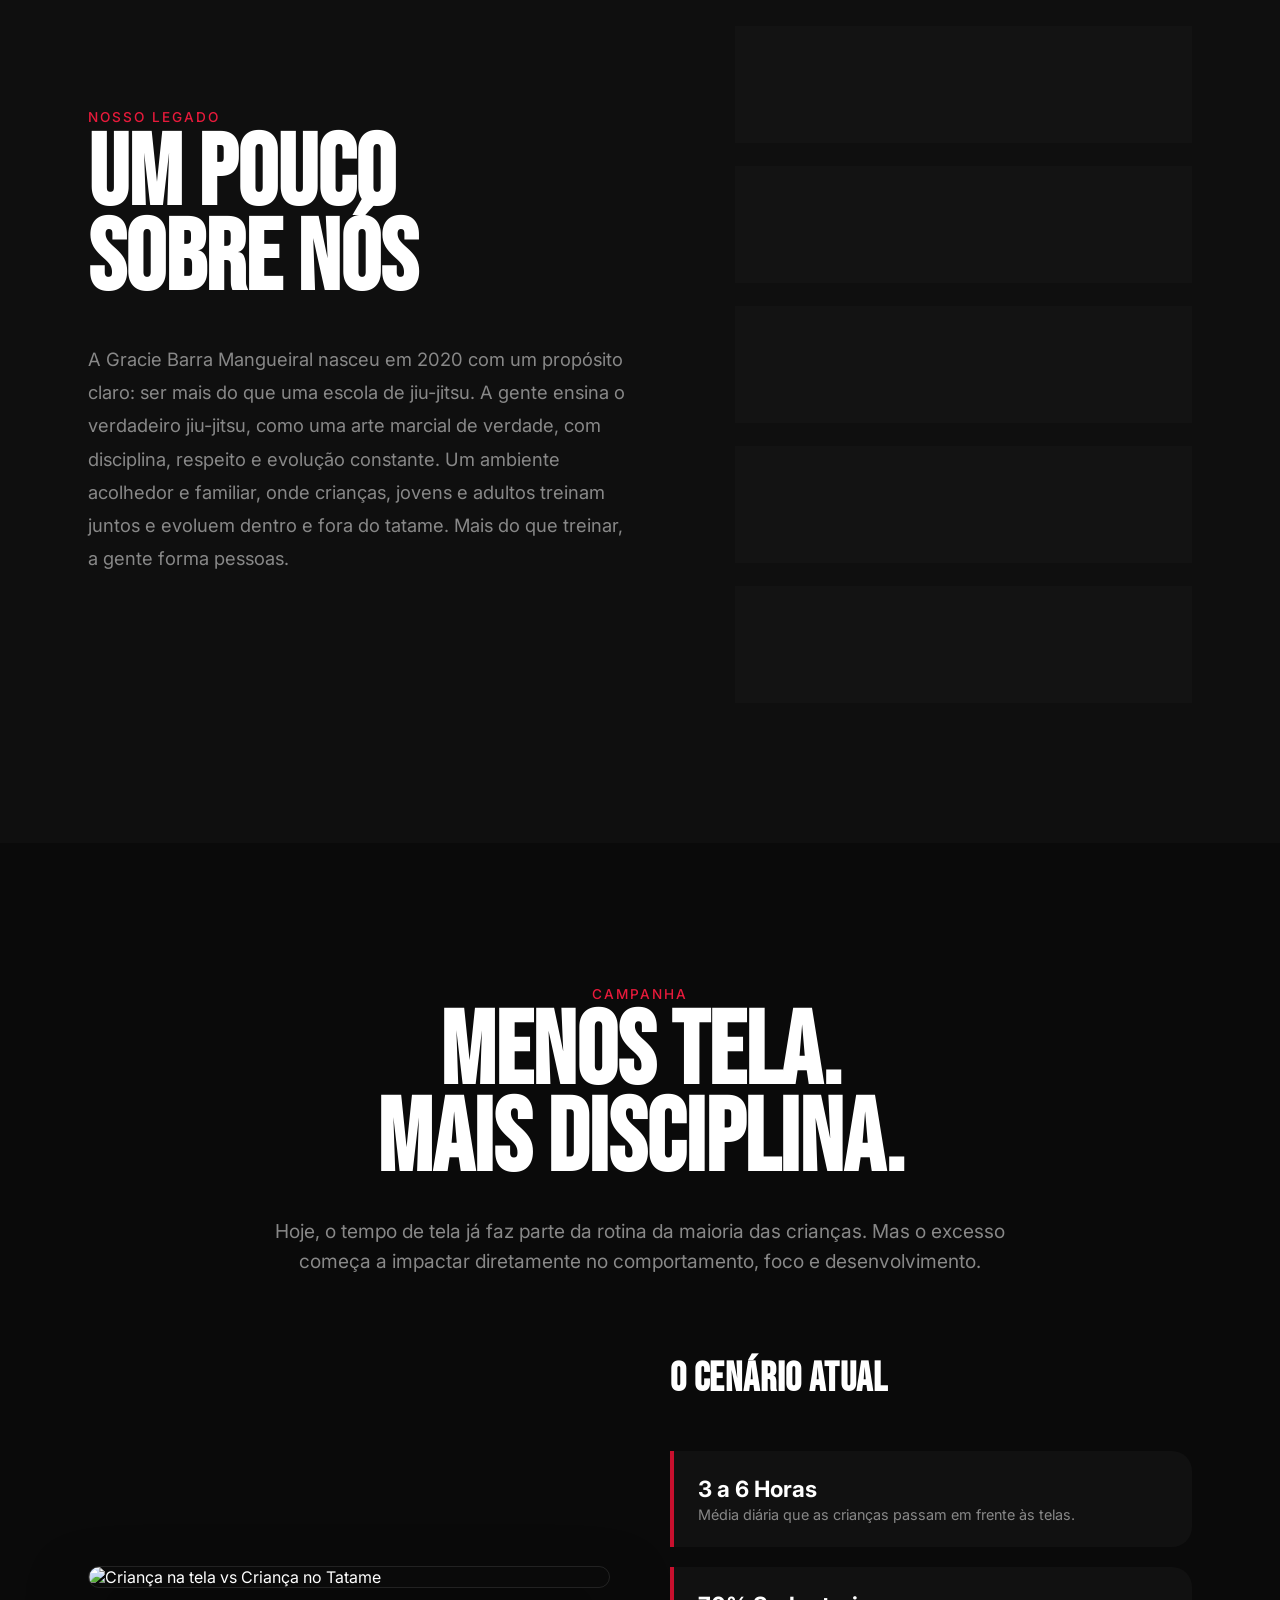
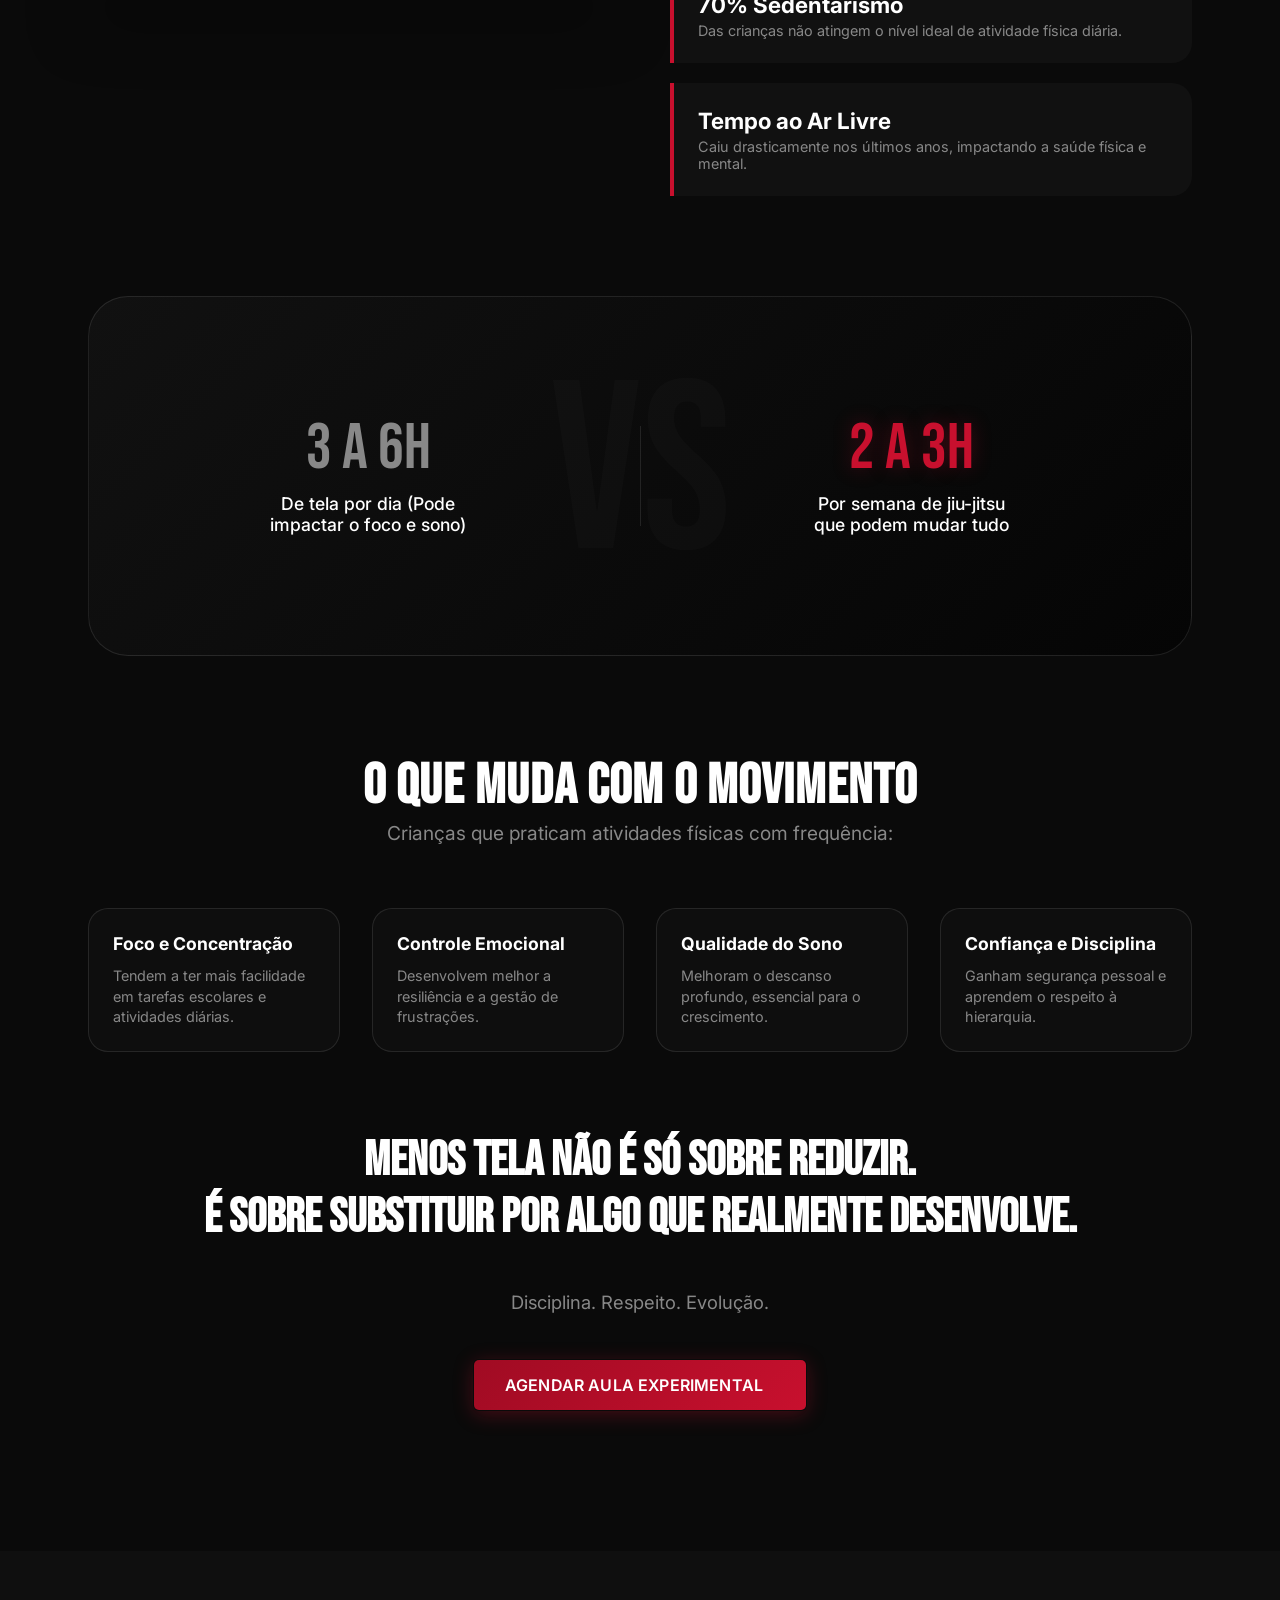
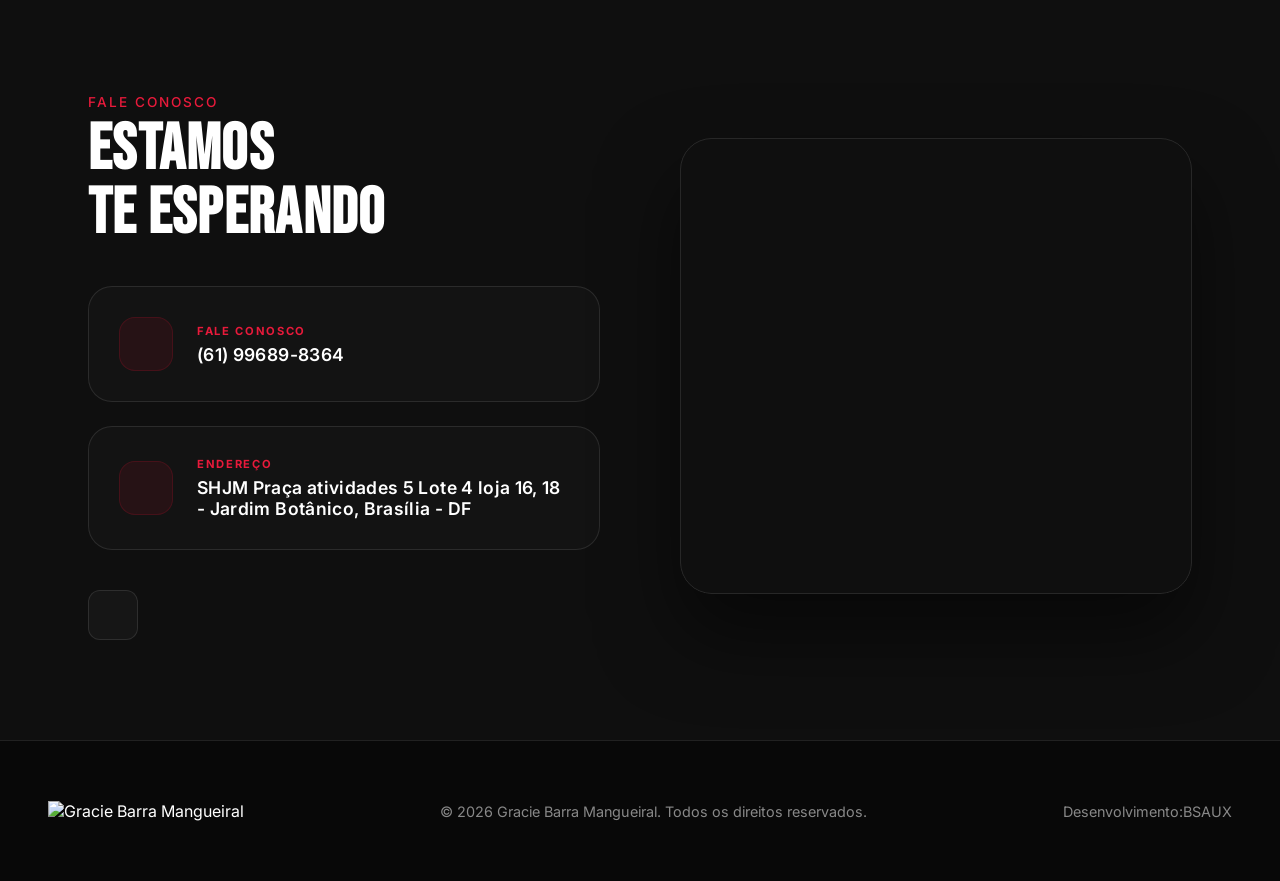
==== commit 4829d9f0: "ajsutes no mobile" ====
--- a/index.html
+++ b/index.html
@@ -187,7 +187,8 @@
         <!-- Rodolfo -->
         <div class="prof-card reveal" style="animation-delay: 0.1s;">
           <div class="prof-img-container">
-            <video src="assets/img/rod-video.mp4" class="prof-img" muted loop playsinline></video>
+            <video src="assets/img/rod-video.mp4" class="prof-img desktop-only" muted loop playsinline></video>
+            <img src="assets/img/rod-mobile.jpeg" class="prof-img mobile-only" alt="Rodolfo">
           </div>
           <div class="prof-info">
             <div class="prof-rank-tag">
@@ -209,7 +210,8 @@
         <!-- João -->
         <div class="prof-card reveal" style="animation-delay: 0.2s;">
           <div class="prof-img-container">
-            <video src="assets/img/joao-video.mp4" class="prof-img" muted loop playsinline></video>
+            <video src="assets/img/joao-video.mp4" class="prof-img desktop-only" muted loop playsinline></video>
+            <img src="assets/img/jp-mobile.jpeg" class="prof-img mobile-only" alt="João">
           </div>
           <div class="prof-info">
             <div class="prof-rank-tag">
@@ -231,7 +233,8 @@
         <!-- Iago -->
         <div class="prof-card reveal" style="animation-delay: 0.3s;">
           <div class="prof-img-container">
-            <video src="assets/img/iago-video.mp4" class="prof-img" muted loop playsinline></video>
+            <video src="assets/img/iago-video.mp4" class="prof-img desktop-only" muted loop playsinline></video>
+            <img src="assets/img/iago-mobile.jpeg" class="prof-img mobile-only" alt="Iago">
           </div>
           <div class="prof-info">
             <div class="prof-rank-tag">
@@ -275,7 +278,8 @@
         <!-- Juan -->
         <div class="prof-card reveal" style="animation-delay: 0.5s;">
           <div class="prof-img-container">
-            <video src="assets/img/juan-video.mp4" class="prof-img" muted loop playsinline></video>
+            <video src="assets/img/juan-video.mp4" class="prof-img desktop-only" muted loop playsinline></video>
+            <img src="assets/img/juan-mobile.jpeg" class="prof-img mobile-only" alt="Juan">
           </div>
           <div class="prof-info">
             <div class="prof-rank-tag">
@@ -297,7 +301,8 @@
         <!-- Manu -->
         <div class="prof-card reveal" style="animation-delay: 0.6s;">
           <div class="prof-img-container">
-            <video src="assets/img/manu-video.mp4" class="prof-img" muted loop playsinline></video>
+            <video src="assets/img/manu-video.mp4" class="prof-img desktop-only" muted loop playsinline></video>
+            <img src="assets/img/manu-mobile.jpeg" class="prof-img mobile-only" alt="Manu">
           </div>
           <div class="prof-info">
             <div class="prof-rank-tag">
@@ -319,7 +324,8 @@
         <!-- Tati -->
         <div class="prof-card reveal" style="animation-delay: 0.6s;">
           <div class="prof-img-container">
-            <video src="assets/img/tati-video.mp4" class="prof-img" muted loop playsinline></video>
+            <video src="assets/img/tati-video.mp4" class="prof-img desktop-only" muted loop playsinline></video>
+            <img src="assets/img/tati-mobile.jpeg" class="prof-img mobile-only" alt="Tatiane">
           </div>
           <div class="prof-info">
             <div class="prof-rank-tag">
@@ -365,424 +371,344 @@
         <!-- Segunda -->
         <div class="day-content active" id="seg">
           <div class="time-slot">
-            <div class="slot-header"><span class="slot-time">07:00</span></div>
-            <div class="slot-info">
-              <div class="slot-class-box">
-                <span class="slot-class">GB1 / GB2</span>
-              </div>
-              <span class="slot-prof"><iconify-icon icon="lucide:user"></iconify-icon> Prof. João</span>
-            </div>
-            <iconify-icon icon="mdi:shield-check" class="slot-bg-icon"></iconify-icon>
-          </div>
-          <div class="time-slot">
-            <div class="slot-header"><span class="slot-time">09:00</span></div>
-            <div class="slot-info">
-              <div class="slot-class-box">
-                <span class="slot-class">Kids</span>
-              </div>
-              <span class="slot-prof"><iconify-icon icon="lucide:user"></iconify-icon> Prof. João</span>
-            </div>
-            <iconify-icon icon="mdi:emoticon-happy-outline" class="slot-bg-icon"></iconify-icon>
-          </div>
-          <div class="time-slot">
-            <div class="slot-header"><span class="slot-time">10:00</span></div>
-            <div class="slot-info">
-              <div class="slot-class-box">
-                <span class="slot-class">GB1</span>
-              </div>
-              <span class="slot-prof"><iconify-icon icon="lucide:user"></iconify-icon> Prof. João</span>
-            </div>
-            <iconify-icon icon="mdi:shield-check" class="slot-bg-icon"></iconify-icon>
-          </div>
-          <div class="time-slot">
-            <div class="slot-header"><span class="slot-time">17:00</span></div>
-            <div class="slot-info">
-              <div class="slot-class-box">
-                <span class="slot-class">Kids</span>
-              </div>
-              <span class="slot-prof"><iconify-icon icon="lucide:user"></iconify-icon> Prof. João</span>
-            </div>
-            <iconify-icon icon="mdi:emoticon-happy-outline" class="slot-bg-icon"></iconify-icon>
-          </div>
-          <div class="time-slot">
-            <div class="slot-header"><span class="slot-time">18:00</span></div>
-            <div class="slot-info">
-              <div class="slot-class-box">
-                <span class="slot-class">Teens</span>
-              </div>
-              <span class="slot-prof"><iconify-icon icon="lucide:user"></iconify-icon> Prof. João</span>
-            </div>
-            <iconify-icon icon="mdi:account-group" class="slot-bg-icon"></iconify-icon>
-          </div>
-          <div class="time-slot">
-            <div class="slot-header"><span class="slot-time">19:00</span></div>
-            <div class="slot-info">
-              <div class="slot-class-box">
-                <span class="slot-class">GB1 / GB2 / GB2</span>
-              </div>
-              <span class="slot-prof"><iconify-icon icon="lucide:user"></iconify-icon> Prof. João</span>
-            </div>
-            <iconify-icon icon="mdi:flash" class="slot-bg-icon"></iconify-icon>
-          </div>
-          <div class="time-slot">
-            <div class="slot-header"><span class="slot-time">20:30</span></div>
-            <div class="slot-info">
-              <div class="slot-class-box">
-                <span class="slot-class">No-Gi</span>
-              </div>
-              <span class="slot-prof"><iconify-icon icon="lucide:user"></iconify-icon> Prof. Iago</span>
-            </div>
-            <iconify-icon icon="mdi:waves" class="slot-bg-icon"></iconify-icon>
+            <div class="slot-top">
+              <span class="slot-time">07:00</span>
+              <div class="slot-divider"></div>
+              <span class="slot-class">GB1 / GB2</span>
+            </div>
+            <span class="slot-prof">Prof. João</span>
+          </div>
+          <div class="time-slot">
+            <div class="slot-top">
+              <span class="slot-time">09:00</span>
+              <div class="slot-divider"></div>
+              <span class="slot-class">Kids</span>
+            </div>
+            <span class="slot-prof">Prof. João</span>
+          </div>
+          <div class="time-slot">
+            <div class="slot-top">
+              <span class="slot-time">10:00</span>
+              <div class="slot-divider"></div>
+              <span class="slot-class">GB1</span>
+            </div>
+            <span class="slot-prof">Prof. João</span>
+          </div>
+          <div class="time-slot">
+            <div class="slot-top">
+              <span class="slot-time">17:00</span>
+              <div class="slot-divider"></div>
+              <span class="slot-class">Kids</span>
+            </div>
+            <span class="slot-prof">Prof. João</span>
+          </div>
+          <div class="time-slot">
+            <div class="slot-top">
+              <span class="slot-time">18:00</span>
+              <div class="slot-divider"></div>
+              <span class="slot-class">Teens</span>
+            </div>
+            <span class="slot-prof">Prof. João</span>
+          </div>
+          <div class="time-slot">
+            <div class="slot-top">
+              <span class="slot-time">19:00</span>
+              <div class="slot-divider"></div>
+              <span class="slot-class">GB1 / GB2 / GB2</span>
+            </div>
+            <span class="slot-prof">Prof. João</span>
+          </div>
+          <div class="time-slot">
+            <div class="slot-top">
+              <span class="slot-time">20:30</span>
+              <div class="slot-divider"></div>
+              <span class="slot-class">No-Gi</span>
+            </div>
+            <span class="slot-prof">Prof. Iago</span>
           </div>
         </div>
 
         <!-- Terça -->
         <div class="day-content" id="ter">
           <div class="time-slot">
-            <div class="slot-header"><span class="slot-time">06:00</span></div>
-            <div class="slot-info">
-              <div class="slot-class-box">
-                <span class="slot-class">GB2 / GB3</span>
-              </div>
-              <span class="slot-prof"><iconify-icon icon="lucide:user"></iconify-icon> Prof. Iago</span>
-            </div>
-            <iconify-icon icon="mdi:flash" class="slot-bg-icon"></iconify-icon>
-          </div>
-          <div class="time-slot">
-            <div class="slot-header"><span class="slot-time">07:00</span></div>
-            <div class="slot-info">
-              <div class="slot-class-box">
-                <span class="slot-class">No-Gi</span>
-              </div>
-              <span class="slot-prof"><iconify-icon icon="lucide:user"></iconify-icon> Prof. João</span>
-            </div>
-            <iconify-icon icon="mdi:waves" class="slot-bg-icon"></iconify-icon>
-          </div>
-          <div class="time-slot">
-            <div class="slot-header"><span class="slot-time">09:30</span></div>
-            <div class="slot-info">
-              <div class="slot-class-box">
-                <span class="slot-class">Kids</span>
-              </div>
-              <span class="slot-prof"><iconify-icon icon="lucide:user"></iconify-icon> Prof. João</span>
-            </div>
-            <iconify-icon icon="mdi:emoticon-happy-outline" class="slot-bg-icon"></iconify-icon>
-          </div>
-          <div class="time-slot">
-            <div class="slot-header"><span class="slot-time">11:00</span></div>
-            <div class="slot-info">
-              <div class="slot-class-box">
-                <span class="slot-class">GB1 / GB2</span>
-              </div>
-              <span class="slot-prof"><iconify-icon icon="lucide:user"></iconify-icon> Prof. Rodolfo</span>
-            </div>
-            <iconify-icon icon="mdi:shield-check" class="slot-bg-icon"></iconify-icon>
-          </div>
-          <div class="time-slot">
-            <div class="slot-header"><span class="slot-time">17:00</span></div>
-            <div class="slot-info">
-              <div class="slot-class-box">
-                <span class="slot-class">Kids</span>
-              </div>
-              <span class="slot-prof"><iconify-icon icon="lucide:user"></iconify-icon> Prof. Rodolfo</span>
-            </div>
-            <iconify-icon icon="mdi:emoticon-happy-outline" class="slot-bg-icon"></iconify-icon>
-          </div>
-          <div class="time-slot">
-            <div class="slot-header"><span class="slot-time">18:00</span></div>
-            <div class="slot-info">
-              <div class="slot-class-box">
-                <span class="slot-class">Teens</span>
-              </div>
-              <span class="slot-prof"><iconify-icon icon="lucide:user"></iconify-icon> Prof. Rodolfo</span>
-            </div>
-            <iconify-icon icon="mdi:account-group" class="slot-bg-icon"></iconify-icon>
-          </div>
-          <div class="time-slot">
-            <div class="slot-header"><span class="slot-time">19:00</span></div>
-            <div class="slot-info">
-              <div class="slot-class-box">
-                <span class="slot-class">GBF Feminino</span>
-              </div>
-              <span class="slot-prof"><iconify-icon icon="lucide:user"></iconify-icon> Prof. Manu</span>
-            </div>
-            <iconify-icon icon="mdi:heart-outline" class="slot-bg-icon"></iconify-icon>
-          </div>
-          <div class="time-slot">
-            <div class="slot-header"><span class="slot-time">19:00</span></div>
-            <div class="slot-info">
-              <div class="slot-class-box">
-                <span class="slot-class">GB1</span>
-              </div>
-              <span class="slot-prof"><iconify-icon icon="lucide:user"></iconify-icon> Prof. Samuel</span>
-            </div>
-            <iconify-icon icon="mdi:shield-check" class="slot-bg-icon"></iconify-icon>
-          </div>
-          <div class="time-slot">
-            <div class="slot-header"><span class="slot-time">20:00</span></div>
-            <div class="slot-info">
-              <div class="slot-class-box">
-                <span class="slot-class">GB2</span>
-              </div>
-              <span class="slot-prof"><iconify-icon icon="lucide:user"></iconify-icon> Prof. Rodolfo</span>
-            </div>
-            <iconify-icon icon="mdi:flash" class="slot-bg-icon"></iconify-icon>
+            <div class="slot-top">
+              <span class="slot-time">06:00</span>
+              <div class="slot-divider"></div>
+              <span class="slot-class">GB2 / GB3</span>
+            </div>
+            <span class="slot-prof">Prof. Iago</span>
+          </div>
+          <div class="time-slot">
+            <div class="slot-top">
+              <span class="slot-time">07:00</span>
+              <div class="slot-divider"></div>
+              <span class="slot-class">No-Gi</span>
+            </div>
+            <span class="slot-prof">Prof. João</span>
+          </div>
+          <div class="time-slot">
+            <div class="slot-top">
+              <span class="slot-time">09:30</span>
+              <div class="slot-divider"></div>
+              <span class="slot-class">Kids</span>
+            </div>
+            <span class="slot-prof">Prof. João</span>
+          </div>
+          <div class="time-slot">
+            <div class="slot-top">
+              <span class="slot-time">11:00</span>
+              <div class="slot-divider"></div>
+              <span class="slot-class">GB1 / GB2</span>
+            </div>
+            <span class="slot-prof">Prof. Rodolfo</span>
+          </div>
+          <div class="time-slot">
+            <div class="slot-top">
+              <span class="slot-time">17:00</span>
+              <div class="slot-divider"></div>
+              <span class="slot-class">Kids</span>
+            </div>
+            <span class="slot-prof">Prof. Rodolfo</span>
+          </div>
+          <div class="time-slot">
+            <div class="slot-top">
+              <span class="slot-time">18:00</span>
+              <div class="slot-divider"></div>
+              <span class="slot-class">Teens</span>
+            </div>
+            <span class="slot-prof">Prof. Rodolfo</span>
+          </div>
+          <div class="time-slot">
+            <div class="slot-top">
+              <span class="slot-time">19:00</span>
+              <div class="slot-divider"></div>
+              <span class="slot-class">GBF Feminino</span>
+            </div>
+            <span class="slot-prof">Prof. Manu</span>
+          </div>
+          <div class="time-slot">
+            <div class="slot-top">
+              <span class="slot-time">19:00</span>
+              <div class="slot-divider"></div>
+              <span class="slot-class">GB1</span>
+            </div>
+            <span class="slot-prof">Prof. Samuel</span>
+          </div>
+          <div class="time-slot">
+            <div class="slot-top">
+              <span class="slot-time">20:00</span>
+              <div class="slot-divider"></div>
+              <span class="slot-class">GB2</span>
+            </div>
+            <span class="slot-prof">Prof. Rodolfo</span>
           </div>
         </div>
 
         <!-- Quarta -->
         <div class="day-content" id="qua">
           <div class="time-slot">
-            <div class="slot-header"><span class="slot-time">07:00</span></div>
-            <div class="slot-info">
-              <div class="slot-class-box">
-                <span class="slot-class">GB1 / GB2</span>
-              </div>
-              <span class="slot-prof"><iconify-icon icon="lucide:user"></iconify-icon> Prof. João</span>
-            </div>
-            <iconify-icon icon="mdi:shield-check" class="slot-bg-icon"></iconify-icon>
-          </div>
-          <div class="time-slot">
-            <div class="slot-header"><span class="slot-time">09:00</span></div>
-            <div class="slot-info">
-              <div class="slot-class-box">
-                <span class="slot-class">Kids</span>
-              </div>
-              <span class="slot-prof"><iconify-icon icon="lucide:user"></iconify-icon> Prof. João</span>
-            </div>
-            <iconify-icon icon="mdi:emoticon-happy-outline" class="slot-bg-icon"></iconify-icon>
-          </div>
-          <div class="time-slot">
-            <div class="slot-header"><span class="slot-time">10:00</span></div>
-            <div class="slot-info">
-              <div class="slot-class-box">
-                <span class="slot-class">GB1</span>
-              </div>
-              <span class="slot-prof"><iconify-icon icon="lucide:user"></iconify-icon> Prof. João</span>
-            </div>
-            <iconify-icon icon="mdi:shield-check" class="slot-bg-icon"></iconify-icon>
-          </div>
-          <div class="time-slot">
-            <div class="slot-header"><span class="slot-time">17:00</span></div>
-            <div class="slot-info">
-              <div class="slot-class-box">
-                <span class="slot-class">Kids</span>
-              </div>
-              <span class="slot-prof"><iconify-icon icon="lucide:user"></iconify-icon> Prof. João</span>
-            </div>
-            <iconify-icon icon="mdi:emoticon-happy-outline" class="slot-bg-icon"></iconify-icon>
-          </div>
-          <div class="time-slot">
-            <div class="slot-header"><span class="slot-time">18:00</span></div>
-            <div class="slot-info">
-              <div class="slot-class-box">
-                <span class="slot-class">Teens</span>
-              </div>
-              <span class="slot-prof"><iconify-icon icon="lucide:user"></iconify-icon> Prof. João</span>
-            </div>
-            <iconify-icon icon="mdi:account-group" class="slot-bg-icon"></iconify-icon>
-          </div>
-          <div class="time-slot">
-            <div class="slot-header"><span class="slot-time">19:00</span></div>
-            <div class="slot-info">
-              <div class="slot-class-box">
-                <span class="slot-class">GB1 / GB2 / GB2</span>
-              </div>
-              <span class="slot-prof"><iconify-icon icon="lucide:user"></iconify-icon> Prof. João</span>
-            </div>
-            <iconify-icon icon="mdi:flash" class="slot-bg-icon"></iconify-icon>
-          </div>
-          <div class="time-slot">
-            <div class="slot-header"><span class="slot-time">20:30</span></div>
-            <div class="slot-info">
-              <div class="slot-class-box">
-                <span class="slot-class">No-Gi</span>
-              </div>
-              <span class="slot-prof"><iconify-icon icon="lucide:user"></iconify-icon> Prof. Iago</span>
-            </div>
-            <iconify-icon icon="mdi:waves" class="slot-bg-icon"></iconify-icon>
+            <div class="slot-top">
+              <span class="slot-time">07:00</span>
+              <div class="slot-divider"></div>
+              <span class="slot-class">GB1 / GB2</span>
+            </div>
+            <span class="slot-prof">Prof. João</span>
+          </div>
+          <div class="time-slot">
+            <div class="slot-top">
+              <span class="slot-time">09:00</span>
+              <div class="slot-divider"></div>
+              <span class="slot-class">Kids</span>
+            </div>
+            <span class="slot-prof">Prof. João</span>
+          </div>
+          <div class="time-slot">
+            <div class="slot-top">
+              <span class="slot-time">10:00</span>
+              <div class="slot-divider"></div>
+              <span class="slot-class">GB1</span>
+            </div>
+            <span class="slot-prof">Prof. João</span>
+          </div>
+          <div class="time-slot">
+            <div class="slot-top">
+              <span class="slot-time">17:00</span>
+              <div class="slot-divider"></div>
+              <span class="slot-class">Kids</span>
+            </div>
+            <span class="slot-prof">Prof. João</span>
+          </div>
+          <div class="time-slot">
+            <div class="slot-top">
+              <span class="slot-time">18:00</span>
+              <div class="slot-divider"></div>
+              <span class="slot-class">Teens</span>
+            </div>
+            <span class="slot-prof">Prof. João</span>
+          </div>
+          <div class="time-slot">
+            <div class="slot-top">
+              <span class="slot-time">19:00</span>
+              <div class="slot-divider"></div>
+              <span class="slot-class">GB1 / GB2 / GB2</span>
+            </div>
+            <span class="slot-prof">Prof. João</span>
+          </div>
+          <div class="time-slot">
+            <div class="slot-top">
+              <span class="slot-time">20:30</span>
+              <div class="slot-divider"></div>
+              <span class="slot-class">No-Gi</span>
+            </div>
+            <span class="slot-prof">Prof. Iago</span>
           </div>
         </div>
 
         <!-- Quinta -->
         <div class="day-content" id="qui">
           <div class="time-slot">
-            <div class="slot-header"><span class="slot-time">06:00</span></div>
-            <div class="slot-info">
-              <div class="slot-class-box">
-                <span class="slot-class">GB2 / GB3</span>
-              </div>
-              <span class="slot-prof"><iconify-icon icon="lucide:user"></iconify-icon> Prof. Iago</span>
-            </div>
-            <iconify-icon icon="mdi:flash" class="slot-bg-icon"></iconify-icon>
-          </div>
-          <div class="time-slot">
-            <div class="slot-header"><span class="slot-time">07:00</span></div>
-            <div class="slot-info">
-              <div class="slot-class-box">
-                <span class="slot-class">No-Gi</span>
-              </div>
-              <span class="slot-prof"><iconify-icon icon="lucide:user"></iconify-icon> Prof. João</span>
-            </div>
-            <iconify-icon icon="mdi:waves" class="slot-bg-icon"></iconify-icon>
-          </div>
-          <div class="time-slot">
-            <div class="slot-header"><span class="slot-time">09:30</span></div>
-            <div class="slot-info">
-              <div class="slot-class-box">
-                <span class="slot-class">Kids</span>
-              </div>
-              <span class="slot-prof"><iconify-icon icon="lucide:user"></iconify-icon> Prof. João</span>
-            </div>
-            <iconify-icon icon="mdi:emoticon-happy-outline" class="slot-bg-icon"></iconify-icon>
-          </div>
-          <div class="time-slot">
-            <div class="slot-header"><span class="slot-time">11:00</span></div>
-            <div class="slot-info">
-              <div class="slot-class-box">
-                <span class="slot-class">GB1 / GB2</span>
-              </div>
-              <span class="slot-prof"><iconify-icon icon="lucide:user"></iconify-icon> Prof. Rodolfo</span>
-            </div>
-            <iconify-icon icon="mdi:shield-check" class="slot-bg-icon"></iconify-icon>
-          </div>
-          <div class="time-slot">
-            <div class="slot-header"><span class="slot-time">17:00</span></div>
-            <div class="slot-info">
-              <div class="slot-class-box">
-                <span class="slot-class">Kids</span>
-              </div>
-              <span class="slot-prof"><iconify-icon icon="lucide:user"></iconify-icon> Prof. Rodolfo</span>
-            </div>
-            <iconify-icon icon="mdi:emoticon-happy-outline" class="slot-bg-icon"></iconify-icon>
-          </div>
-          <div class="time-slot">
-            <div class="slot-header"><span class="slot-time">18:00</span></div>
-            <div class="slot-info">
-              <div class="slot-class-box">
-                <span class="slot-class">Teens</span>
-              </div>
-              <span class="slot-prof"><iconify-icon icon="lucide:user"></iconify-icon> Prof. Rodolfo</span>
-            </div>
-            <iconify-icon icon="mdi:account-group" class="slot-bg-icon"></iconify-icon>
-          </div>
-          <div class="time-slot">
-            <div class="slot-header"><span class="slot-time">19:00</span></div>
-            <div class="slot-info">
-              <div class="slot-class-box">
-                <span class="slot-class">GBF Feminino</span>
-              </div>
-              <span class="slot-prof"><iconify-icon icon="lucide:user"></iconify-icon> Prof. Manu</span>
-            </div>
-            <iconify-icon icon="mdi:heart-outline" class="slot-bg-icon"></iconify-icon>
-          </div>
-          <div class="time-slot">
-            <div class="slot-header"><span class="slot-time">19:00</span></div>
-            <div class="slot-info">
-              <div class="slot-class-box">
-                <span class="slot-class">GB1</span>
-              </div>
-              <span class="slot-prof"><iconify-icon icon="lucide:user"></iconify-icon> Prof. Samuel</span>
-            </div>
-            <iconify-icon icon="mdi:shield-check" class="slot-bg-icon"></iconify-icon>
-          </div>
-          <div class="time-slot">
-            <div class="slot-header"><span class="slot-time">20:00</span></div>
-            <div class="slot-info">
-              <div class="slot-class-box">
-                <span class="slot-class">GB2</span>
-              </div>
-              <span class="slot-prof"><iconify-icon icon="lucide:user"></iconify-icon> Prof. Rodolfo</span>
-            </div>
-            <iconify-icon icon="mdi:flash" class="slot-bg-icon"></iconify-icon>
+            <div class="slot-top">
+              <span class="slot-time">06:00</span>
+              <div class="slot-divider"></div>
+              <span class="slot-class">GB2 / GB3</span>
+            </div>
+            <span class="slot-prof">Prof. Iago</span>
+          </div>
+          <div class="time-slot">
+            <div class="slot-top">
+              <span class="slot-time">07:00</span>
+              <div class="slot-divider"></div>
+              <span class="slot-class">No-Gi</span>
+            </div>
+            <span class="slot-prof">Prof. João</span>
+          </div>
+          <div class="time-slot">
+            <div class="slot-top">
+              <span class="slot-time">09:30</span>
+              <div class="slot-divider"></div>
+              <span class="slot-class">Kids</span>
+            </div>
+            <span class="slot-prof">Prof. João</span>
+          </div>
+          <div class="time-slot">
+            <div class="slot-top">
+              <span class="slot-time">11:00</span>
+              <div class="slot-divider"></div>
+              <span class="slot-class">GB1 / GB2</span>
+            </div>
+            <span class="slot-prof">Prof. Rodolfo</span>
+          </div>
+          <div class="time-slot">
+            <div class="slot-top">
+              <span class="slot-time">17:00</span>
+              <div class="slot-divider"></div>
+              <span class="slot-class">Kids</span>
+            </div>
+            <span class="slot-prof">Prof. Rodolfo</span>
+          </div>
+          <div class="time-slot">
+            <div class="slot-top">
+              <span class="slot-time">18:00</span>
+              <div class="slot-divider"></div>
+              <span class="slot-class">Teens</span>
+            </div>
+            <span class="slot-prof">Prof. Rodolfo</span>
+          </div>
+          <div class="time-slot">
+            <div class="slot-top">
+              <span class="slot-time">19:00</span>
+              <div class="slot-divider"></div>
+              <span class="slot-class">GBF Feminino</span>
+            </div>
+            <span class="slot-prof">Prof. Manu</span>
+          </div>
+          <div class="time-slot">
+            <div class="slot-top">
+              <span class="slot-time">19:00</span>
+              <div class="slot-divider"></div>
+              <span class="slot-class">GB1</span>
+            </div>
+            <span class="slot-prof">Prof. Samuel</span>
+          </div>
+          <div class="time-slot">
+            <div class="slot-top">
+              <span class="slot-time">20:00</span>
+              <div class="slot-divider"></div>
+              <span class="slot-class">GB2</span>
+            </div>
+            <span class="slot-prof">Prof. Rodolfo</span>
           </div>
         </div>
 
         <!-- Sexta -->
         <div class="day-content" id="sex">
           <div class="time-slot">
-            <div class="slot-header"><span class="slot-time">07:00</span></div>
-            <div class="slot-info">
-              <div class="slot-class-box">
-                <span class="slot-class">No-Gi</span>
-              </div>
-              <span class="slot-prof"><iconify-icon icon="lucide:user"></iconify-icon> Prof. João</span>
-            </div>
-            <iconify-icon icon="mdi:waves" class="slot-bg-icon"></iconify-icon>
-          </div>
-          <div class="time-slot">
-            <div class="slot-header"><span class="slot-time">09:00</span></div>
-            <div class="slot-info">
-              <div class="slot-class-box">
-                <span class="slot-class">No-Gi Kids</span>
-              </div>
-              <span class="slot-prof"><iconify-icon icon="lucide:user"></iconify-icon> Prof. João</span>
-            </div>
-            <iconify-icon icon="mdi:emoticon-happy-outline" class="slot-bg-icon"></iconify-icon>
-          </div>
-          <div class="time-slot">
-            <div class="slot-header"><span class="slot-time">10:00</span></div>
-            <div class="slot-info">
-              <div class="slot-class-box">
-                <span class="slot-class">No-Gi</span>
-              </div>
-              <span class="slot-prof"><iconify-icon icon="lucide:user"></iconify-icon> Prof. João</span>
-            </div>
-            <iconify-icon icon="mdi:waves" class="slot-bg-icon"></iconify-icon>
-          </div>
-          <div class="time-slot">
-            <div class="slot-header"><span class="slot-time">17:00</span></div>
-            <div class="slot-info">
-              <div class="slot-class-box">
-                <span class="slot-class">No-Gi Kids</span>
-              </div>
-              <span class="slot-prof"><iconify-icon icon="lucide:user"></iconify-icon> Prof. João</span>
-            </div>
-            <iconify-icon icon="mdi:emoticon-happy-outline" class="slot-bg-icon"></iconify-icon>
-          </div>
-          <div class="time-slot">
-            <div class="slot-header"><span class="slot-time">18:00</span></div>
-            <div class="slot-info">
-              <div class="slot-class-box">
-                <span class="slot-class">No-Gi Teens</span>
-              </div>
-              <span class="slot-prof"><iconify-icon icon="lucide:user"></iconify-icon> Prof. João</span>
-            </div>
-            <iconify-icon icon="mdi:account-group" class="slot-bg-icon"></iconify-icon>
-          </div>
-          <div class="time-slot">
-            <div class="slot-header"><span class="slot-time">19:00</span></div>
-            <div class="slot-info">
-              <div class="slot-class-box">
-                <span class="slot-class">No-Gi</span>
-              </div>
-              <span class="slot-prof"><iconify-icon icon="lucide:user"></iconify-icon> Prof. João</span>
-            </div>
-            <iconify-icon icon="mdi:waves" class="slot-bg-icon"></iconify-icon>
+            <div class="slot-top">
+              <span class="slot-time">07:00</span>
+              <div class="slot-divider"></div>
+              <span class="slot-class">No-Gi</span>
+            </div>
+            <span class="slot-prof">Prof. João</span>
+          </div>
+          <div class="time-slot">
+            <div class="slot-top">
+              <span class="slot-time">09:00</span>
+              <div class="slot-divider"></div>
+              <span class="slot-class">No-Gi Kids</span>
+            </div>
+            <span class="slot-prof">Prof. João</span>
+          </div>
+          <div class="time-slot">
+            <div class="slot-top">
+              <span class="slot-time">10:00</span>
+              <div class="slot-divider"></div>
+              <span class="slot-class">No-Gi</span>
+            </div>
+            <span class="slot-prof">Prof. João</span>
+          </div>
+          <div class="time-slot">
+            <div class="slot-top">
+              <span class="slot-time">17:00</span>
+              <div class="slot-divider"></div>
+              <span class="slot-class">No-Gi Kids</span>
+            </div>
+            <span class="slot-prof">Prof. João</span>
+          </div>
+          <div class="time-slot">
+            <div class="slot-top">
+              <span class="slot-time">18:00</span>
+              <div class="slot-divider"></div>
+              <span class="slot-class">No-Gi Teens</span>
+            </div>
+            <span class="slot-prof">Prof. João</span>
+          </div>
+          <div class="time-slot">
+            <div class="slot-top">
+              <span class="slot-time">19:00</span>
+              <div class="slot-divider"></div>
+              <span class="slot-class">No-Gi</span>
+            </div>
+            <span class="slot-prof">Prof. João</span>
           </div>
         </div>
 
         <!-- Sábado -->
         <div class="day-content" id="sab">
           <div class="time-slot">
-            <div class="slot-header"><span class="slot-time">09:30</span></div>
-            <div class="slot-info">
-              <div class="slot-class-box">
-                <span class="slot-class">Kids Livre</span>
-              </div>
-              <span class="slot-prof"><iconify-icon icon="lucide:user"></iconify-icon> Prof. João</span>
-            </div>
-            <iconify-icon icon="mdi:emoticon-happy-outline" class="slot-bg-icon"></iconify-icon>
-          </div>
-          <div class="time-slot">
-            <div class="slot-header"><span class="slot-time">10:30</span></div>
-            <div class="slot-info">
-              <div class="slot-class-box">
-                <span class="slot-class">Adulto Livre</span>
-              </div>
-              <span class="slot-prof"><iconify-icon icon="lucide:user"></iconify-icon> Prof. Rodolfo</span>
-            </div>
-            <iconify-icon icon="mdi:shield-check" class="slot-bg-icon"></iconify-icon>
+            <div class="slot-top">
+              <span class="slot-time">09:30</span>
+              <div class="slot-divider"></div>
+              <span class="slot-class">Kids Livre</span>
+            </div>
+            <span class="slot-prof">Prof. João</span>
+          </div>
+          <div class="time-slot">
+            <div class="slot-top">
+              <span class="slot-time">10:30</span>
+              <div class="slot-divider"></div>
+              <span class="slot-class">Adulto Livre</span>
+            </div>
+            <span class="slot-prof">Prof. Rodolfo</span>
           </div>
         </div>
       </div>
@@ -970,11 +896,8 @@
           </div>
 
           <div class="social-links">
-            <a href="#" class="social-btn">
+            <a href="https://www.instagram.com/gbmangueiral/" class="social-btn">
               <iconify-icon icon="mdi:instagram"></iconify-icon>
-            </a>
-            <a href="#" class="social-btn">
-              <iconify-icon icon="mdi:facebook"></iconify-icon>
             </a>
           </div>
         </div>
@@ -998,8 +921,7 @@
         </div>
         <p>© 2026 Gracie Barra Mangueiral. Todos os direitos reservados.</p>
         <div class="footer-links">
-          <a href="#">Privacidade</a>
-          <a href="#">Termos</a>
+          <a href="https://bsaux.com.br/" target="_blank">Desenvolvimento:BSAUX</a>
         </div>
       </div>
     </footer>
--- a/assets/css/style.css
+++ b/assets/css/style.css
@@ -1030,20 +1030,25 @@
   opacity: 1;
 }
 
-.slot-header {
-  display: flex;
-  justify-content: space-between;
-  align-items: center;
+.slot-top {
+  display: flex;
+  align-items: center;
+  gap: 16px;
 }
 
 .slot-time {
-  font-family: 'Bebas Neue', sans-serif;
-  font-size: 2.4rem;
-  background: linear-gradient(to bottom, #fff 0%, #aaa 100%);
-  -webkit-background-clip: text;
-  -webkit-text-fill-color: transparent;
+  font-family: 'Inter', sans-serif;
+  font-weight: 700;
+  font-size: 3rem;
+  color: #fff;
   line-height: 1;
-  letter-spacing: 1px;
+  letter-spacing: -1px;
+}
+
+.slot-divider {
+  width: 1px;
+  height: 40px;
+  background: rgba(255, 255, 255, 0.2);
 }
 
 .slot-tag {
@@ -1434,32 +1439,31 @@
 
 .slot-class {
   font-weight: 700;
-  color: #fff;
+  color: var(--primary);
   text-transform: uppercase;
-  font-size: 1.1rem;
-  letter-spacing: 0.05em;
+  font-size: 14px;
+  letter-spacing: 0.02em;
+  font-family: 'Inter', sans-serif;
 }
 
 .slot-prof {
-  color: var(--muted);
-  font-size: 0.95rem;
-  display: flex;
-  align-items: center;
-  gap: 8px;
-}
-
-.slot-prof iconify-icon {
-  color: var(--primary);
-}
-
-.slot-bg-icon {
-  position: absolute;
-  right: -20px;
-  bottom: -20px;
-  font-size: 120px;
-  color: rgba(255, 255, 255, 0.02);
-  z-index: -1;
-  transform: rotate(-15deg);
+  color: #fff;
+  font-size: 1.25rem;
+  font-weight: 400;
+  margin-left: 2px;
+}
+
+.mobile-only {
+  display: none !important;
+}
+
+@media (max-width: 1024px) {
+  .desktop-only {
+    display: none !important;
+  }
+  .mobile-only {
+    display: block !important;
+  }
 }
 
 @keyframes fadeIn {
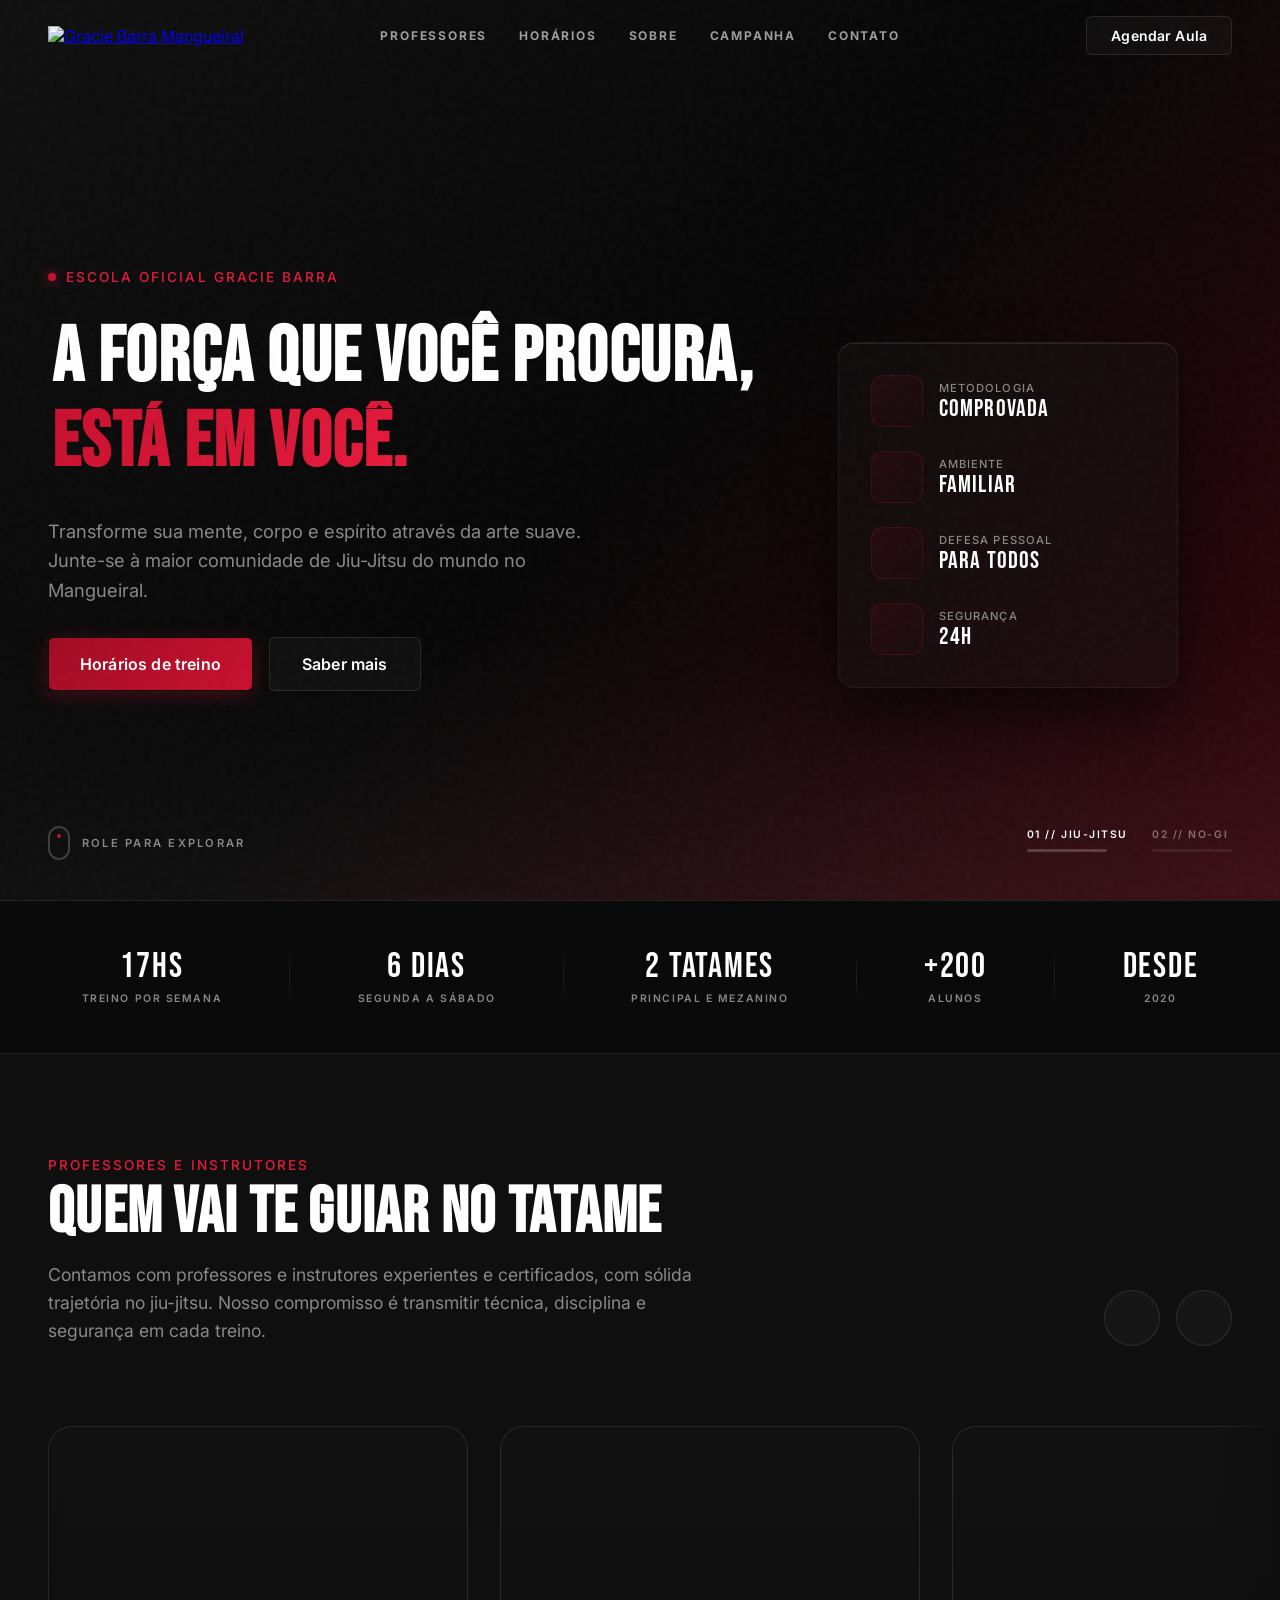
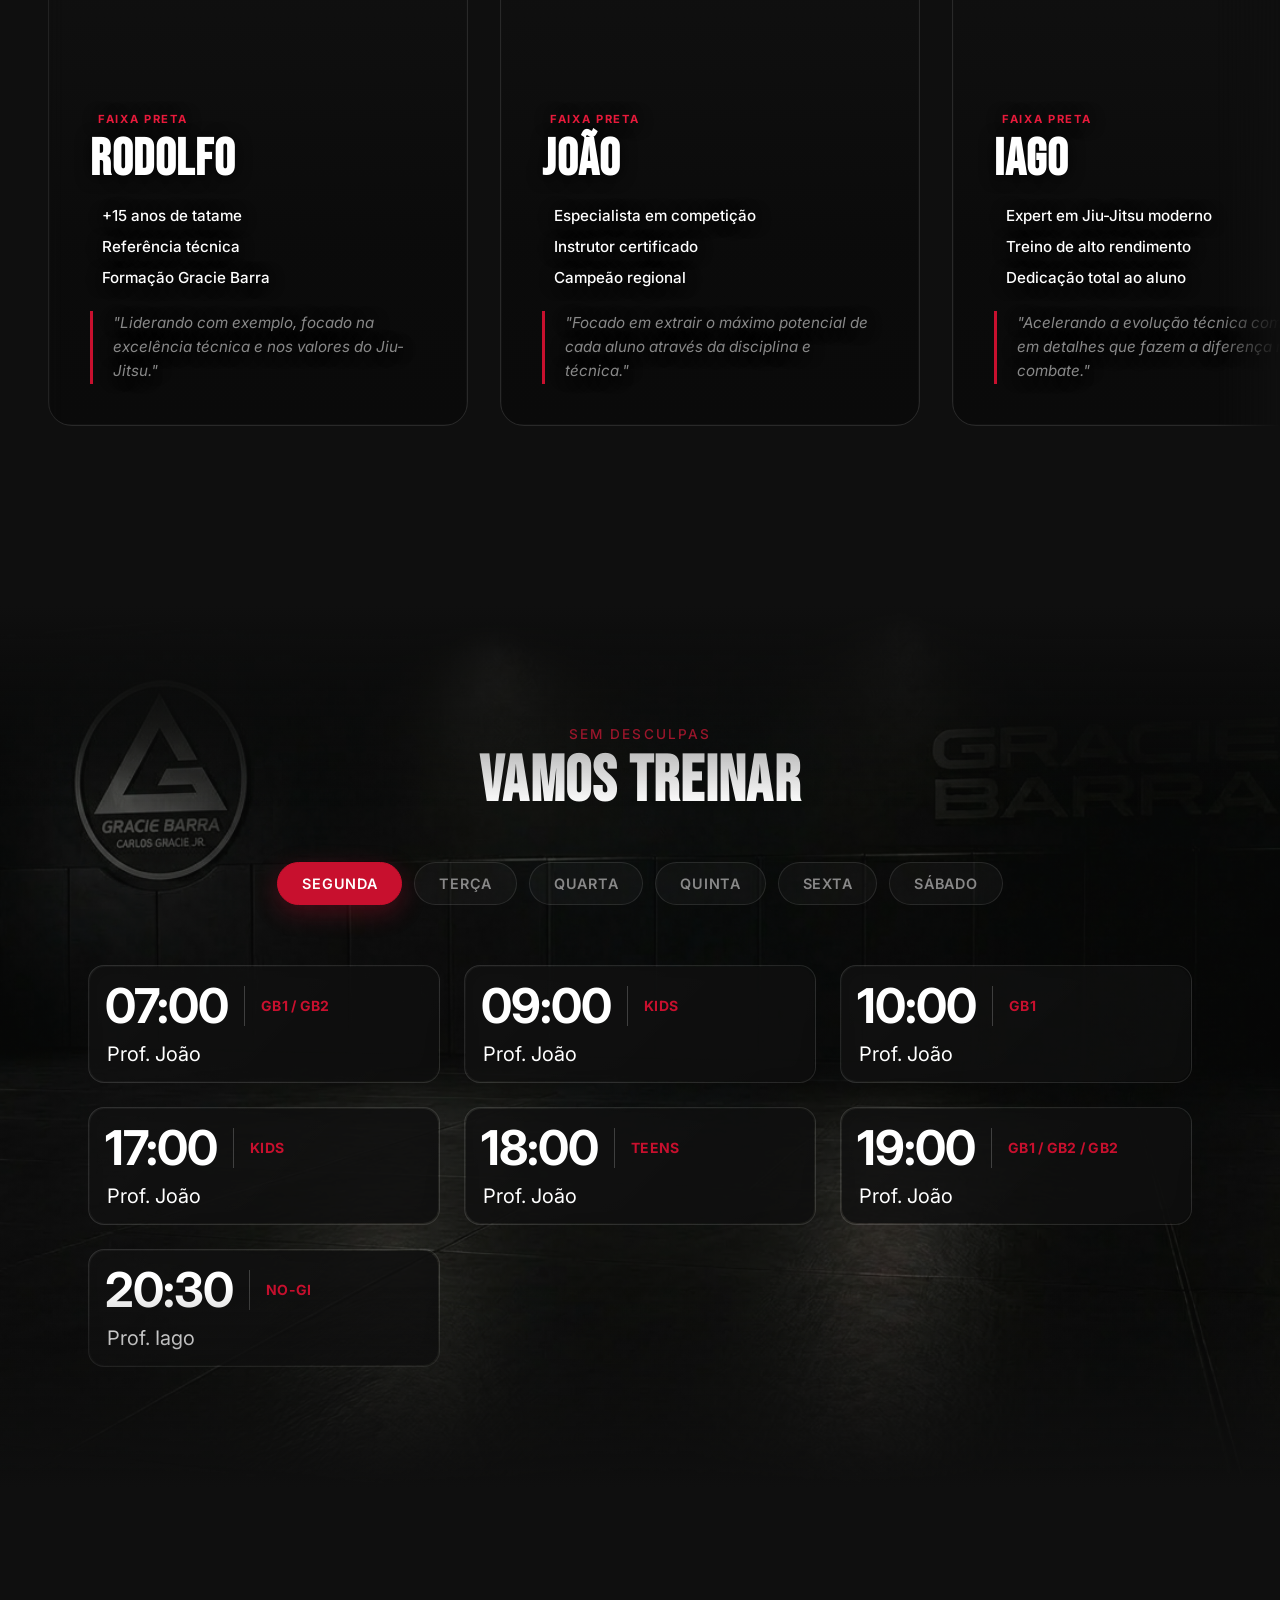
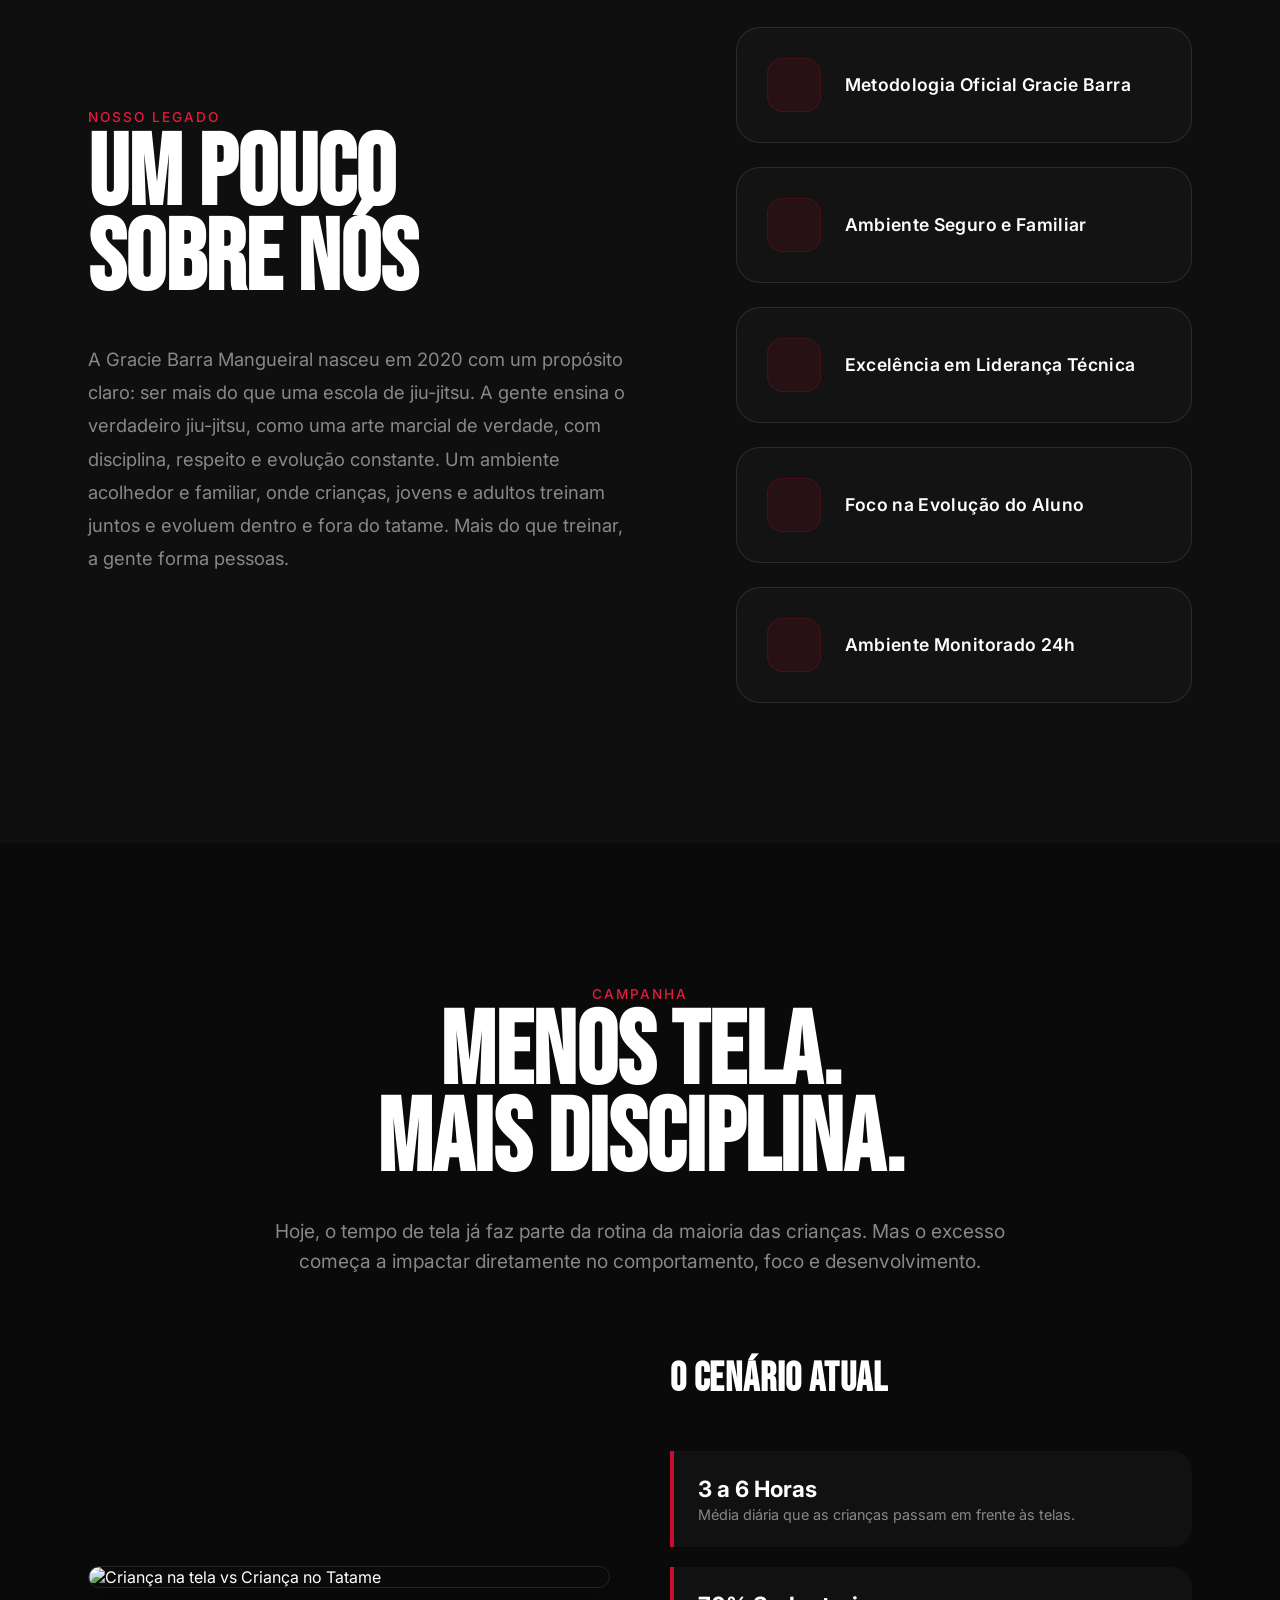
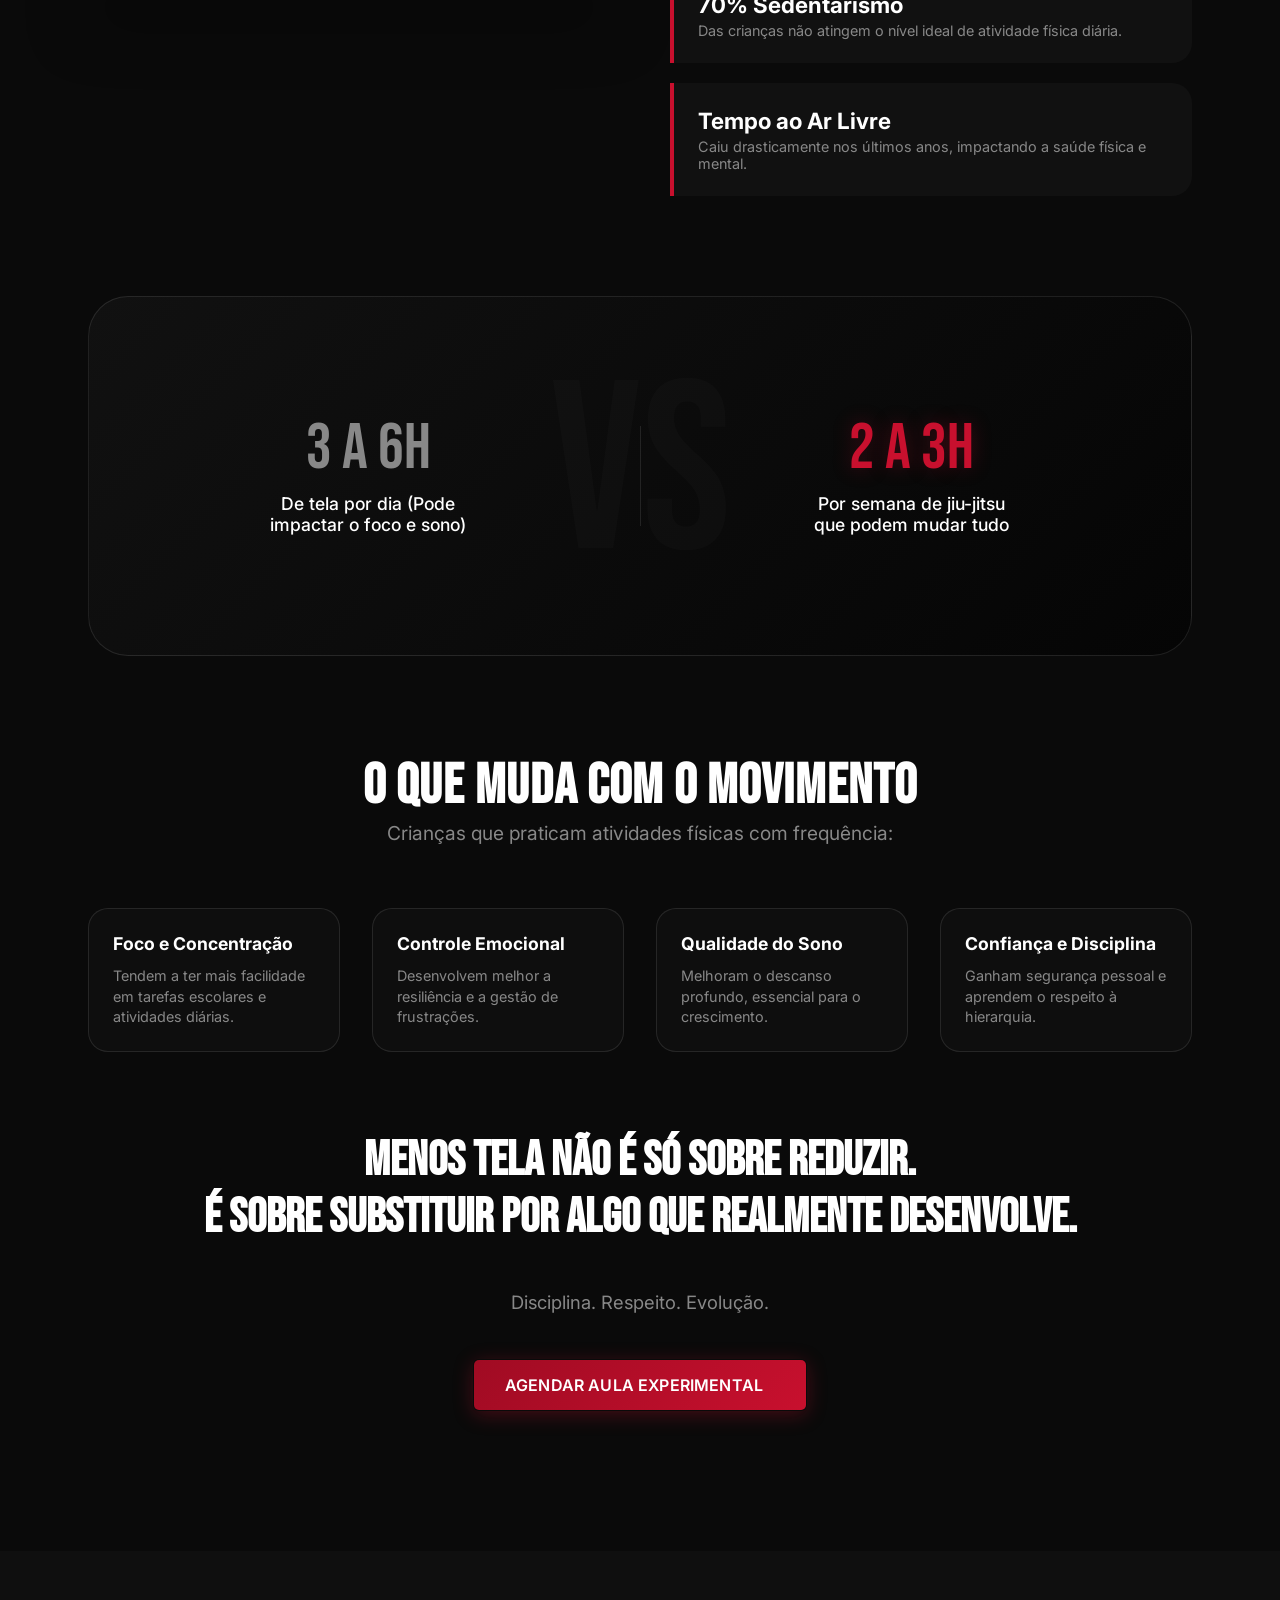
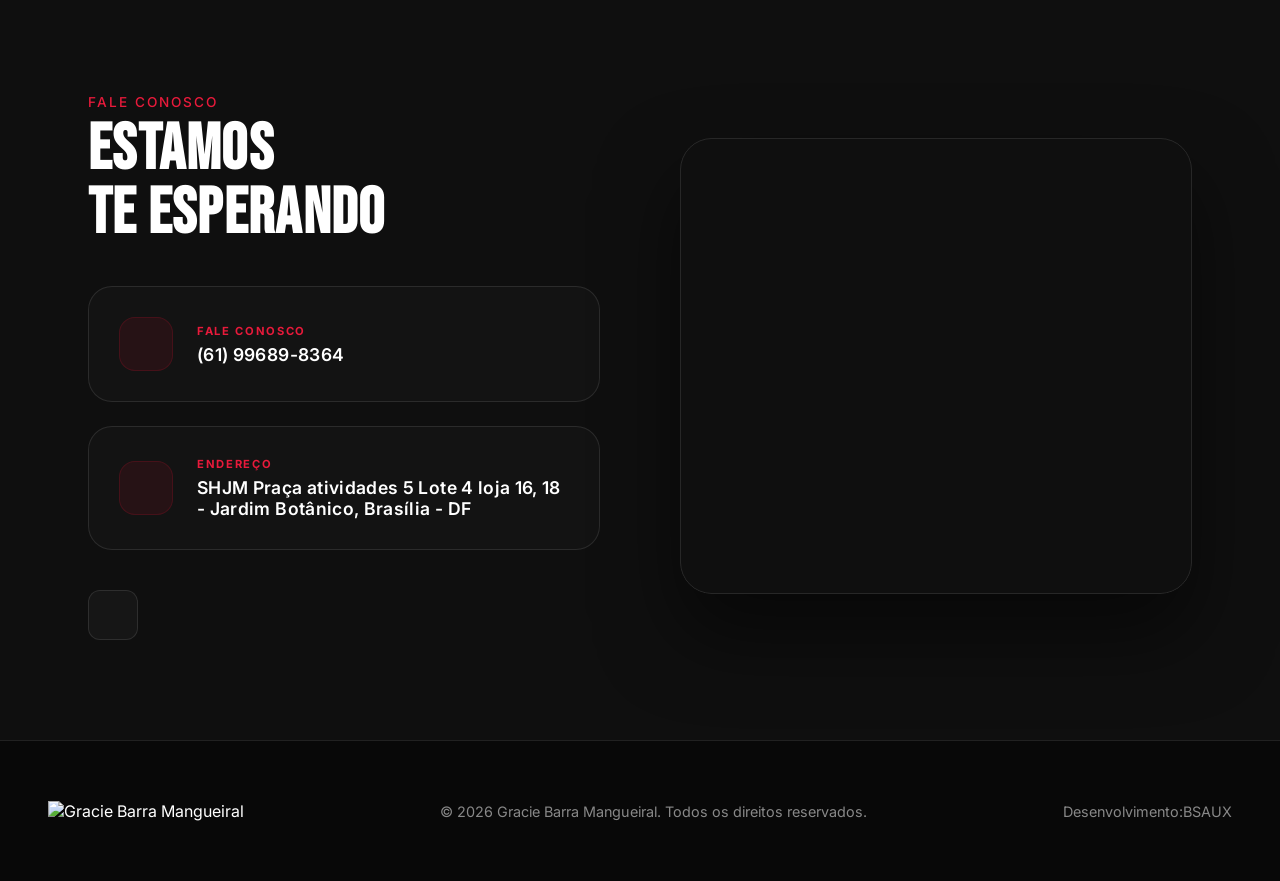
==== commit c67b8335: "favicon" ====
--- a/index.html
+++ b/index.html
@@ -5,6 +5,7 @@
   <meta charset="UTF-8">
   <meta name="viewport" content="width=device-width, initial-scale=1.0">
   <title>Gracie Barra Mangueiral | Jiu-Jitsu Para Todos</title>
+  <link rel="icon" type="image/png" href="favicon.png">
 
   <link rel="preconnect" href="https://fonts.googleapis.com">
   <link rel="preconnect" href="https://fonts.gstatic.com" crossorigin>
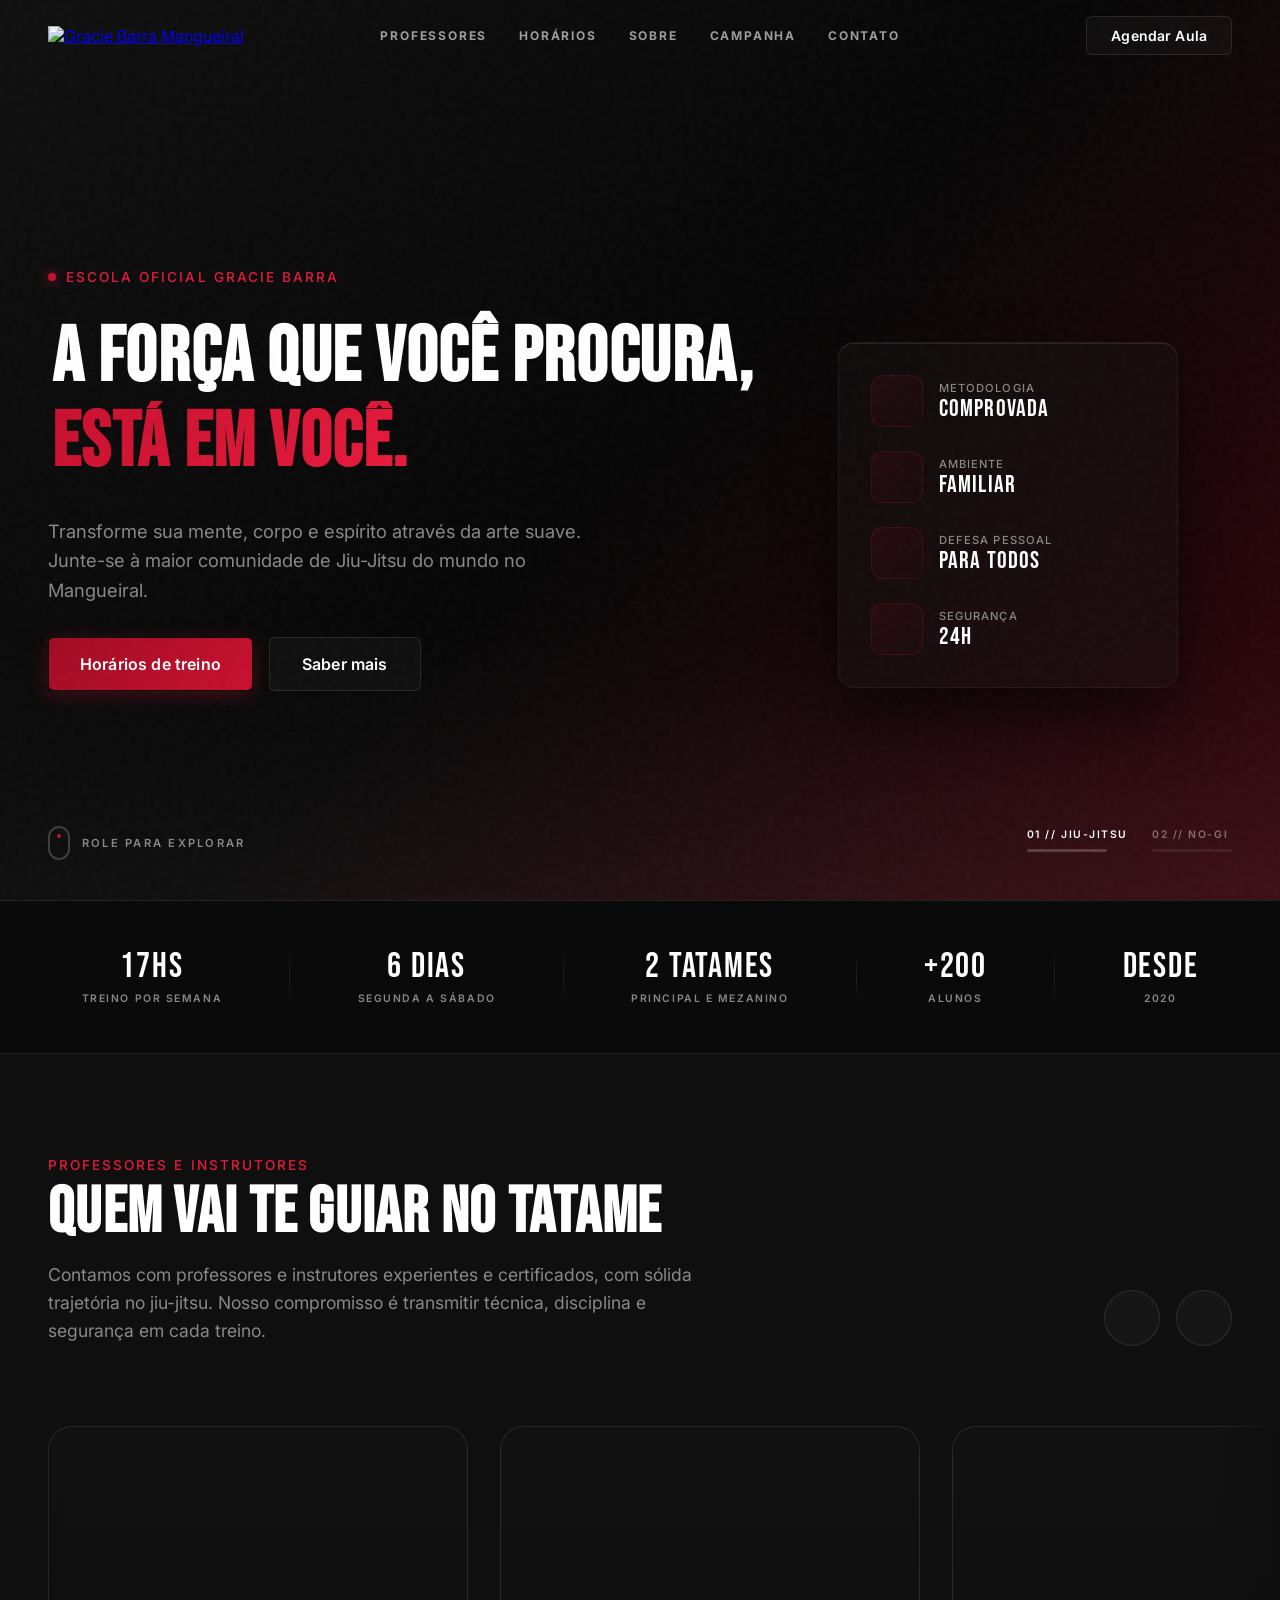
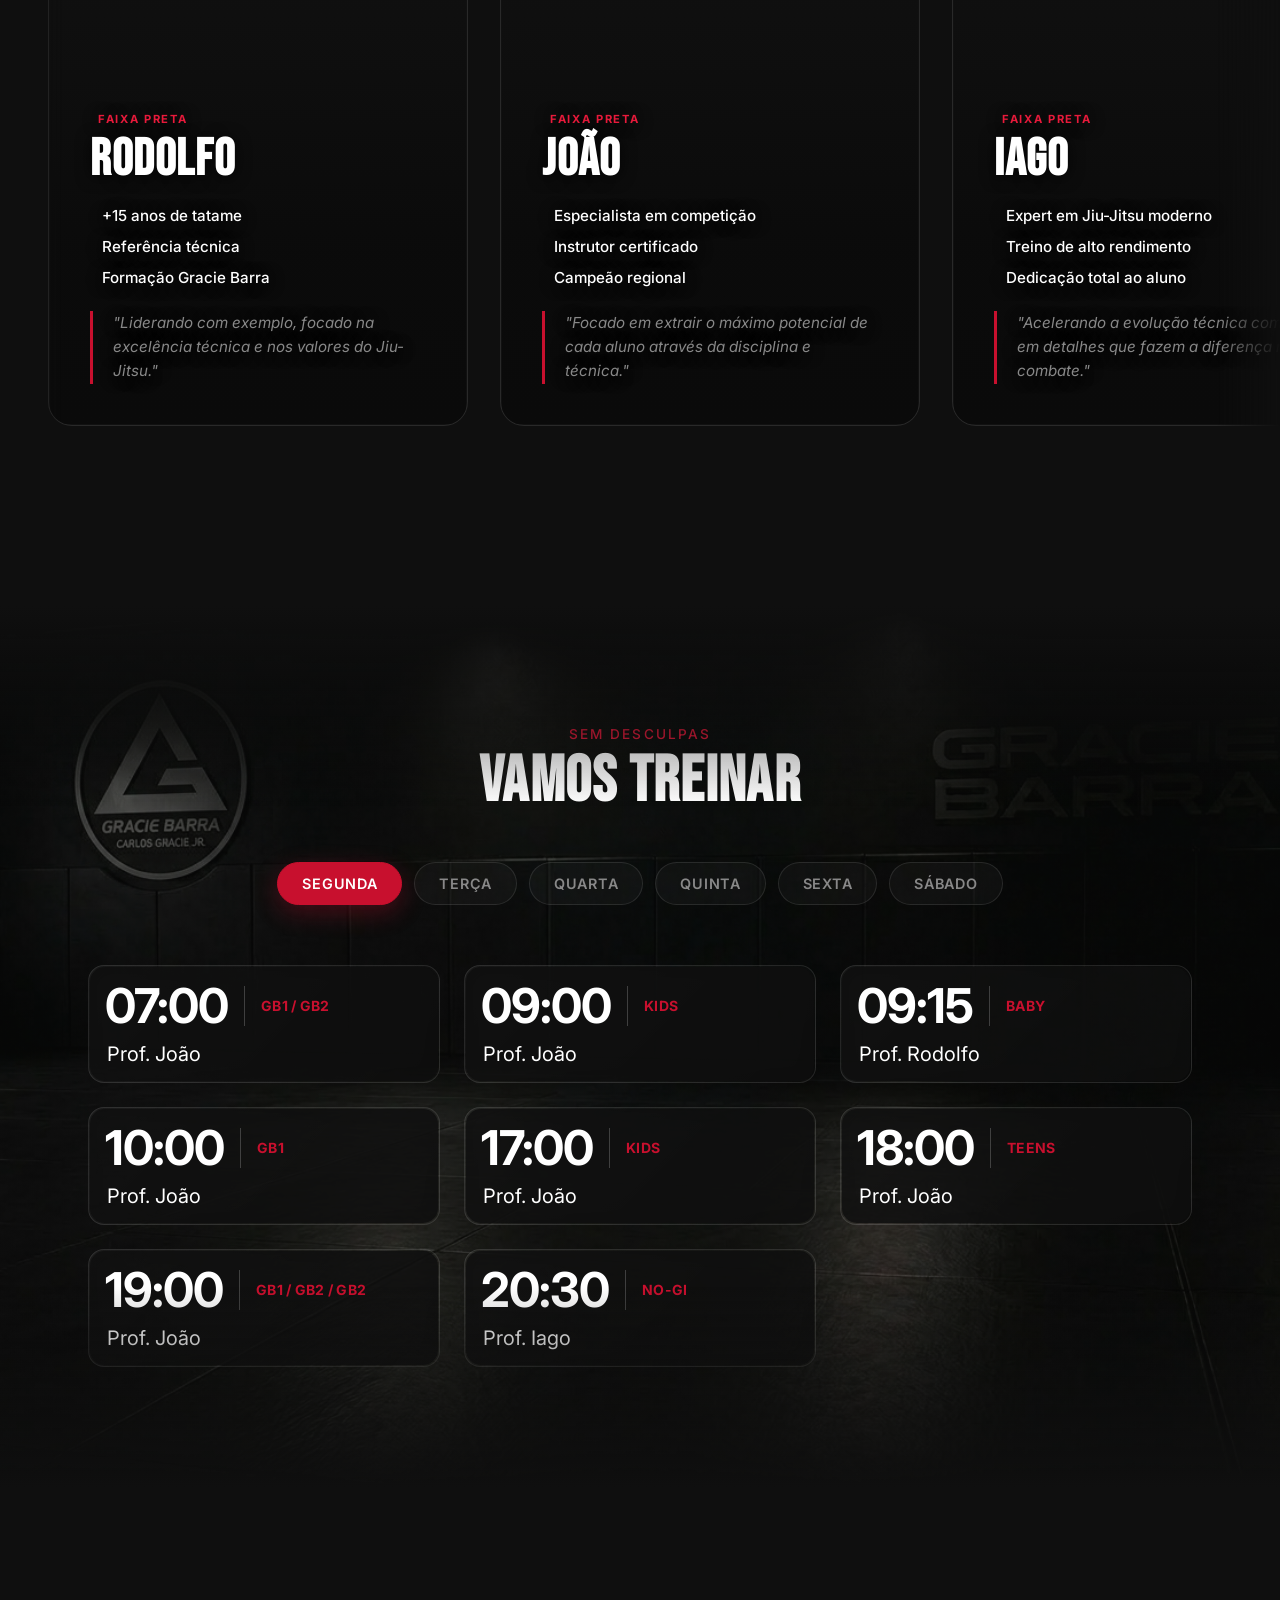
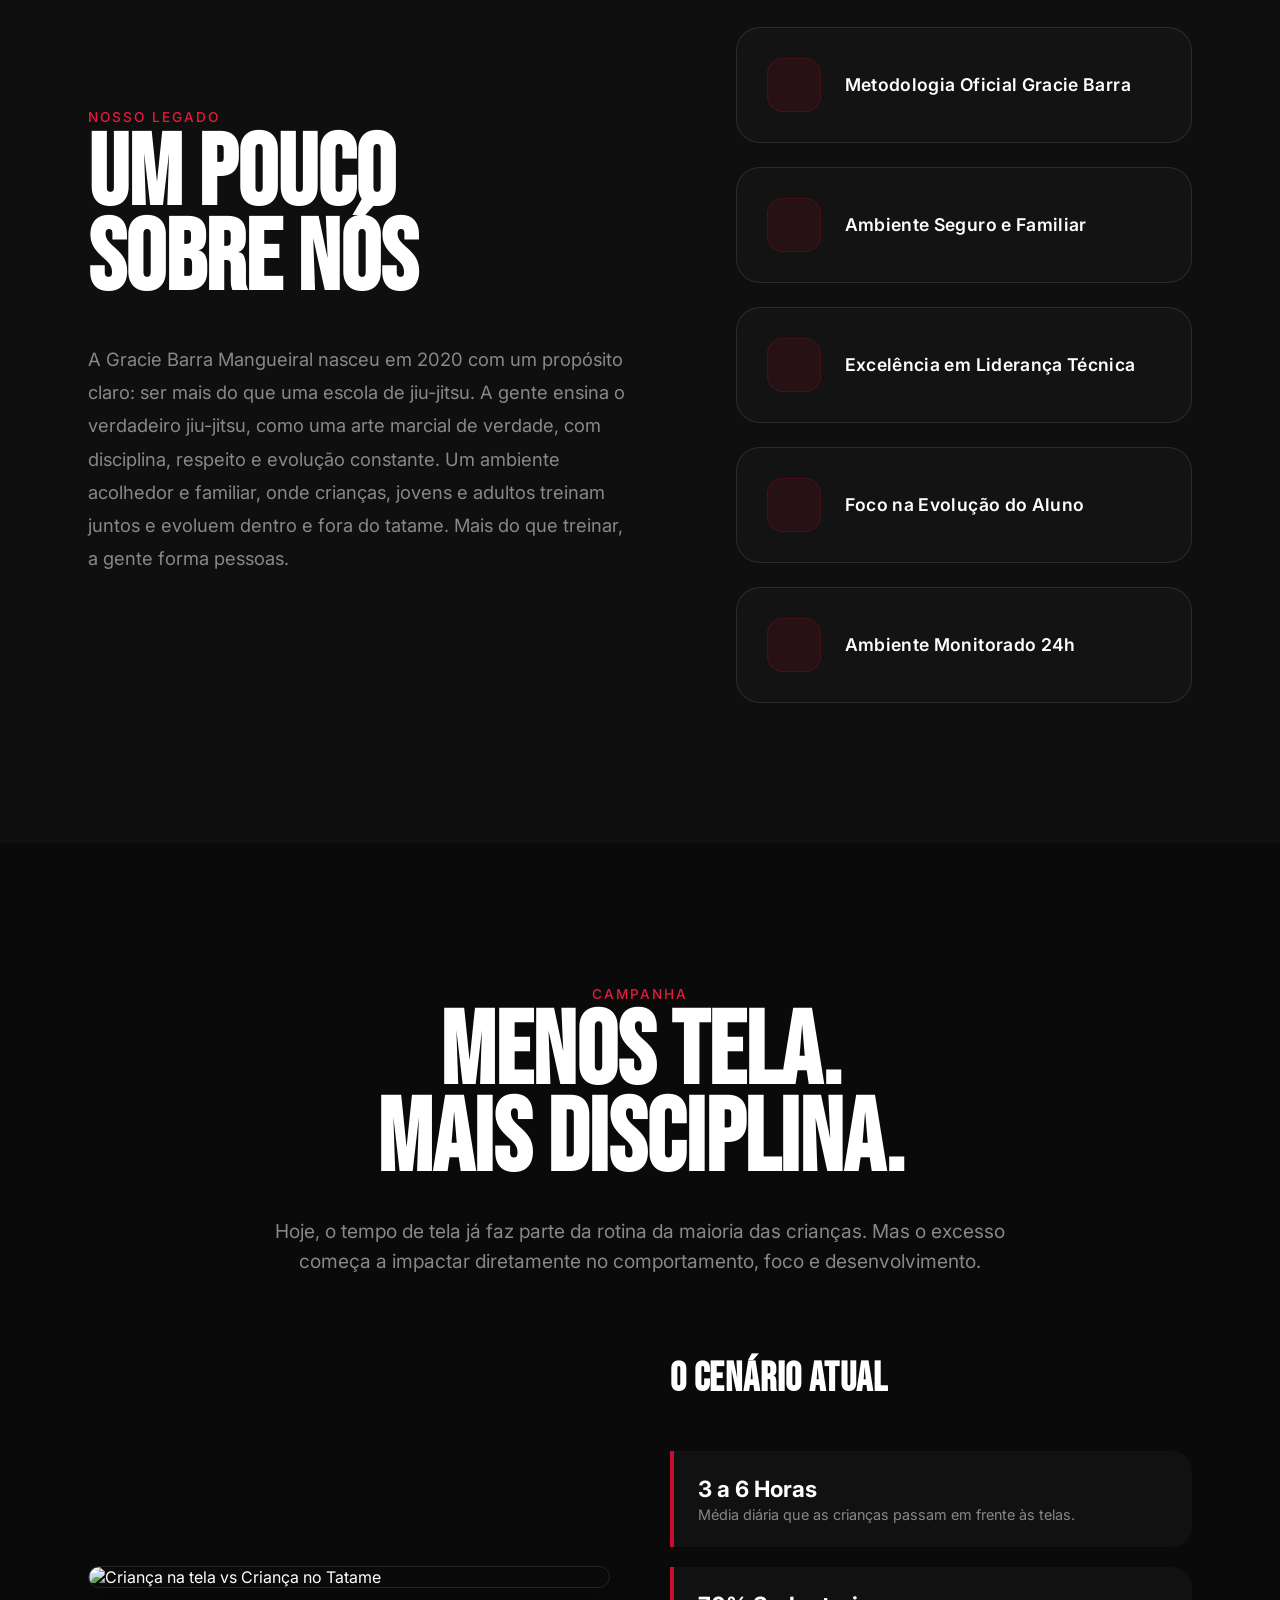
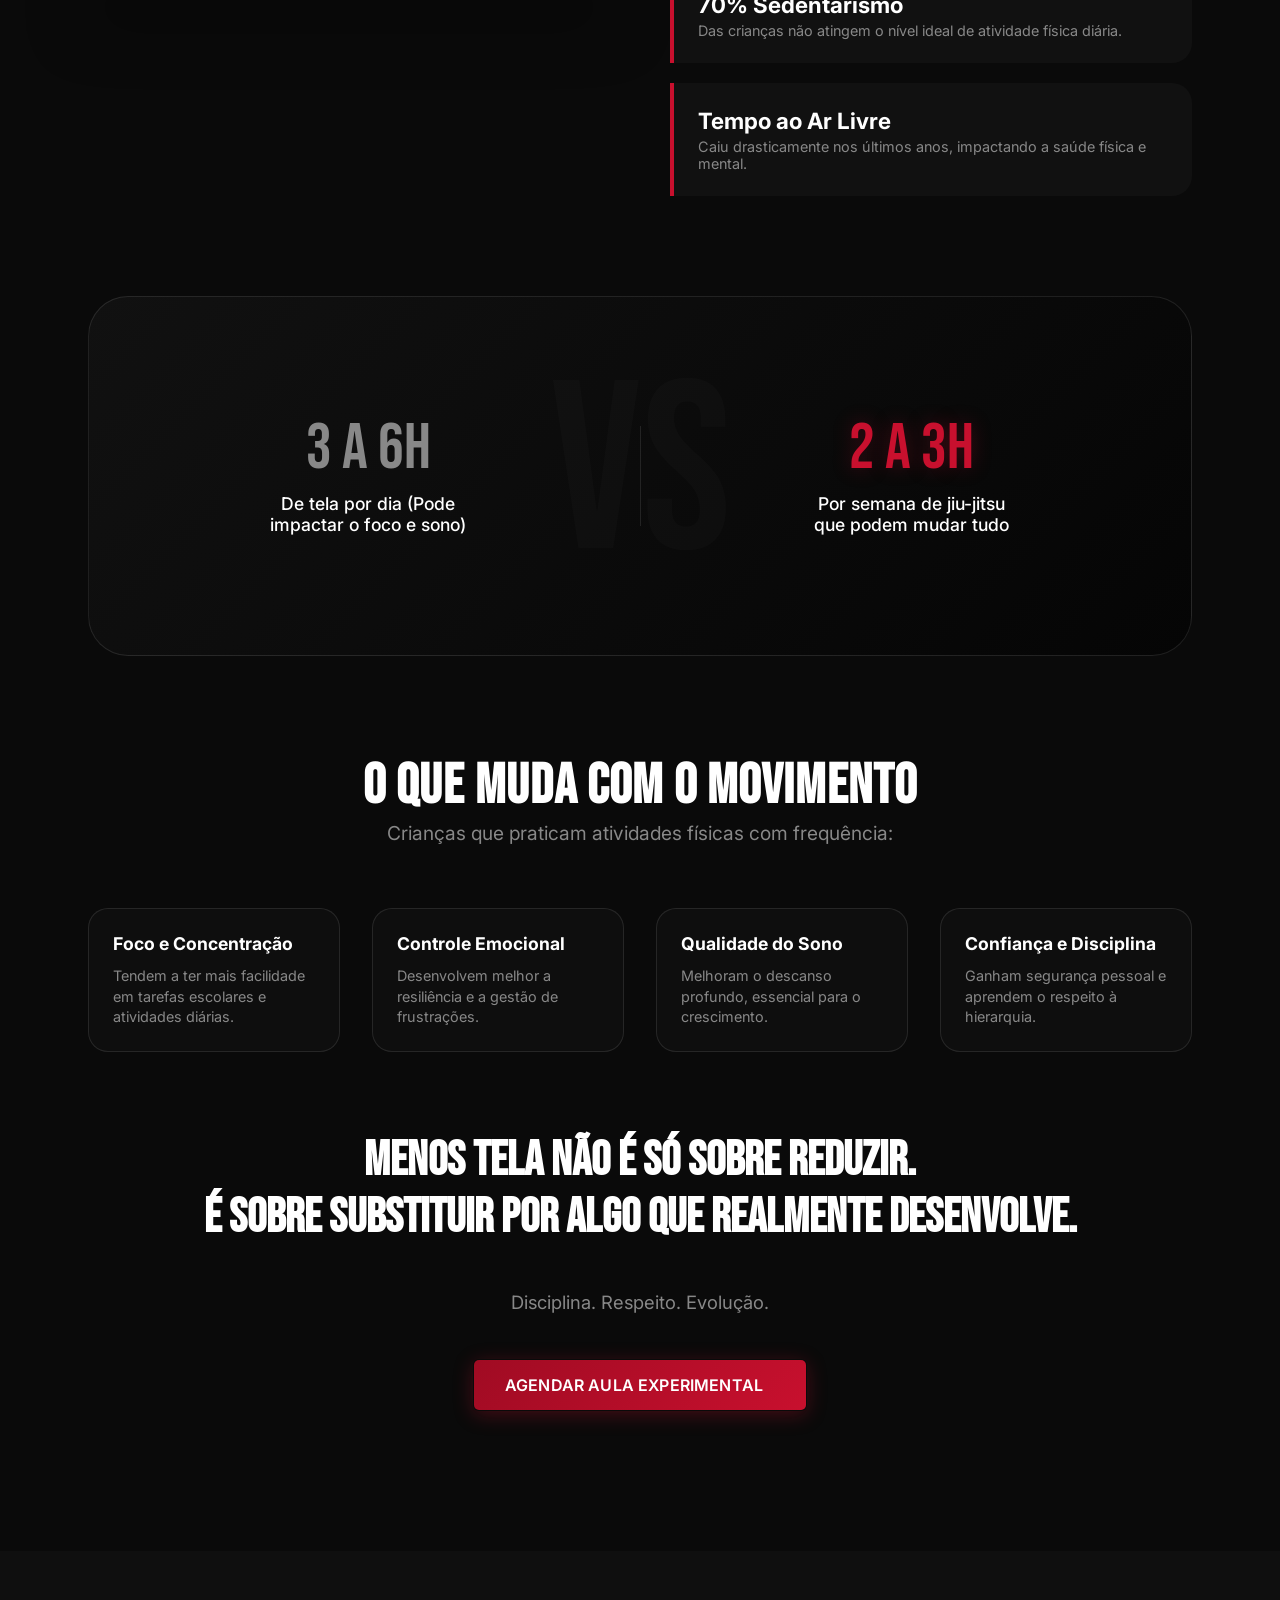
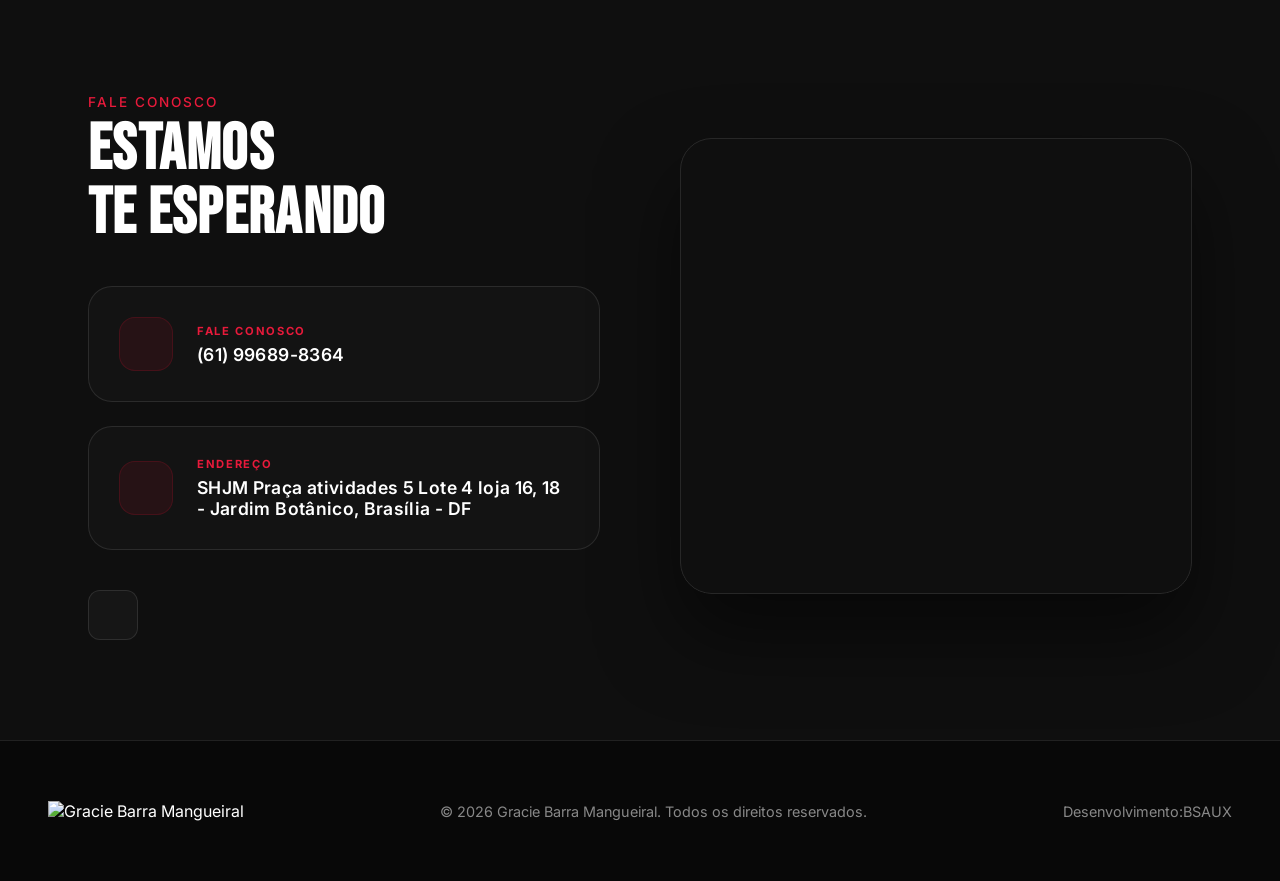
==== commit aaebcfb8: "nova integrante" ====
--- a/index.html
+++ b/index.html
@@ -3,6 +3,16 @@
 
 <head>
   <meta charset="UTF-8">
+  <!-- Google Tag Manager -->
+  <script>(function (w, d, s, l, i) {
+      w[l] = w[l] || []; w[l].push({
+        'gtm.start':
+          new Date().getTime(), event: 'gtm.js'
+      }); var f = d.getElementsByTagName(s)[0],
+        j = d.createElement(s), dl = l != 'dataLayer' ? '&l=' + l : ''; j.async = true; j.src =
+          'https://www.googletagmanager.com/gtm.js?id=' + i + dl; f.parentNode.insertBefore(j, f);
+    })(window, document, 'script', 'dataLayer', 'GTM-MWBN9HZ');</script>
+  <!-- End Google Tag Manager -->
   <meta name="viewport" content="width=device-width, initial-scale=1.0">
   <title>Gracie Barra Mangueiral | Jiu-Jitsu Para Todos</title>
   <link rel="icon" type="image/png" href="favicon.png">
@@ -13,10 +23,14 @@
     rel="stylesheet">
   <script src="https://code.iconify.design/iconify-icon/1.0.7/iconify-icon.min.js"></script>
   <link rel="stylesheet" href="assets/css/style.css">
+
 </head>
 
 <body>
-
+  <!-- Google Tag Manager (noscript) -->
+  <noscript><iframe src="https://www.googletagmanager.com/ns.html?id=GTM-MWBN9HZ" height="0" width="0"
+      style="display:none;visibility:hidden"></iframe></noscript>
+  <!-- End Google Tag Manager (noscript) -->
   <!-- NAVIGATION -->
   <nav id="main-nav">
     <a href="#hero">
@@ -344,6 +358,31 @@
             </p>
           </div>
         </div>
+
+        <!-- Isabela -->
+        <div class="prof-card reveal" style="animation-delay: 0.7s;">
+          <div class="prof-img-container">
+            <video src="assets/img/esa-kids-video.mp4" class="prof-img desktop-only" muted loop playsinline></video>
+            <!-- TODO: trocar por assets/img/isabela-mobile.jpeg (500x500) quando a foto estiver disponível -->
+            <video src="assets/img/esa-kids-video.mp4#t=0.1" class="prof-img mobile-only" muted playsinline
+              preload="metadata" aria-label="Isabela"></video>
+          </div>
+          <div class="prof-info">
+            <div class="prof-rank-tag">
+              <iconify-icon icon="mdi:medal"></iconify-icon>
+              Turma Baby
+            </div>
+            <h3 class="prof-name">Isabela</h3>
+            <ul class="prof-proof">
+              <li><iconify-icon icon="lucide:check-circle"></iconify-icon> Auxiliar da turma Baby</li>
+              <li><iconify-icon icon="lucide:check-circle"></iconify-icon> Cuidado e paciência</li>
+              <li><iconify-icon icon="lucide:check-circle"></iconify-icon> Aprendizado com diversão</li>
+            </ul>
+            <p class="prof-desc">
+              "Ao lado da Tati, ajudando os pequenos a darem os primeiros passos no tatame com alegria e segurança."
+            </p>
+          </div>
+        </div>
       </div>
     </div>
   </section>
@@ -389,6 +428,14 @@
           </div>
           <div class="time-slot">
             <div class="slot-top">
+              <span class="slot-time">09:15</span>
+              <div class="slot-divider"></div>
+              <span class="slot-class">Baby</span>
+            </div>
+            <span class="slot-prof">Prof. Rodolfo</span>
+          </div>
+          <div class="time-slot">
+            <div class="slot-top">
               <span class="slot-time">10:00</span>
               <div class="slot-divider"></div>
               <span class="slot-class">GB1</span>
@@ -449,6 +496,14 @@
           </div>
           <div class="time-slot">
             <div class="slot-top">
+              <span class="slot-time">09:00</span>
+              <div class="slot-divider"></div>
+              <span class="slot-class">Baby</span>
+            </div>
+            <span class="slot-prof">Prof. João</span>
+          </div>
+          <div class="time-slot">
+            <div class="slot-top">
               <span class="slot-time">09:30</span>
               <div class="slot-divider"></div>
               <span class="slot-class">Kids</span>
@@ -470,6 +525,14 @@
               <span class="slot-class">Kids</span>
             </div>
             <span class="slot-prof">Prof. Rodolfo</span>
+          </div>
+          <div class="time-slot">
+            <div class="slot-top">
+              <span class="slot-time">17:15</span>
+              <div class="slot-divider"></div>
+              <span class="slot-class">Baby</span>
+            </div>
+            <span class="slot-prof">Tati e Isabela</span>
           </div>
           <div class="time-slot">
             <div class="slot-top">
@@ -525,6 +588,14 @@
           </div>
           <div class="time-slot">
             <div class="slot-top">
+              <span class="slot-time">09:15</span>
+              <div class="slot-divider"></div>
+              <span class="slot-class">Baby</span>
+            </div>
+            <span class="slot-prof">Prof. Rodolfo</span>
+          </div>
+          <div class="time-slot">
+            <div class="slot-top">
               <span class="slot-time">10:00</span>
               <div class="slot-divider"></div>
               <span class="slot-class">GB1</span>
@@ -585,6 +656,14 @@
           </div>
           <div class="time-slot">
             <div class="slot-top">
+              <span class="slot-time">09:00</span>
+              <div class="slot-divider"></div>
+              <span class="slot-class">Baby</span>
+            </div>
+            <span class="slot-prof">Prof. João</span>
+          </div>
+          <div class="time-slot">
+            <div class="slot-top">
               <span class="slot-time">09:30</span>
               <div class="slot-divider"></div>
               <span class="slot-class">Kids</span>
@@ -606,6 +685,14 @@
               <span class="slot-class">Kids</span>
             </div>
             <span class="slot-prof">Prof. Rodolfo</span>
+          </div>
+          <div class="time-slot">
+            <div class="slot-top">
+              <span class="slot-time">17:15</span>
+              <div class="slot-divider"></div>
+              <span class="slot-class">Baby</span>
+            </div>
+            <span class="slot-prof">Tati e Isabela</span>
           </div>
           <div class="time-slot">
             <div class="slot-top">
@@ -929,6 +1016,7 @@
   </section>
 
   <script src="assets/js/scripts.js"></script>
+
 </body>
 
 </html>
